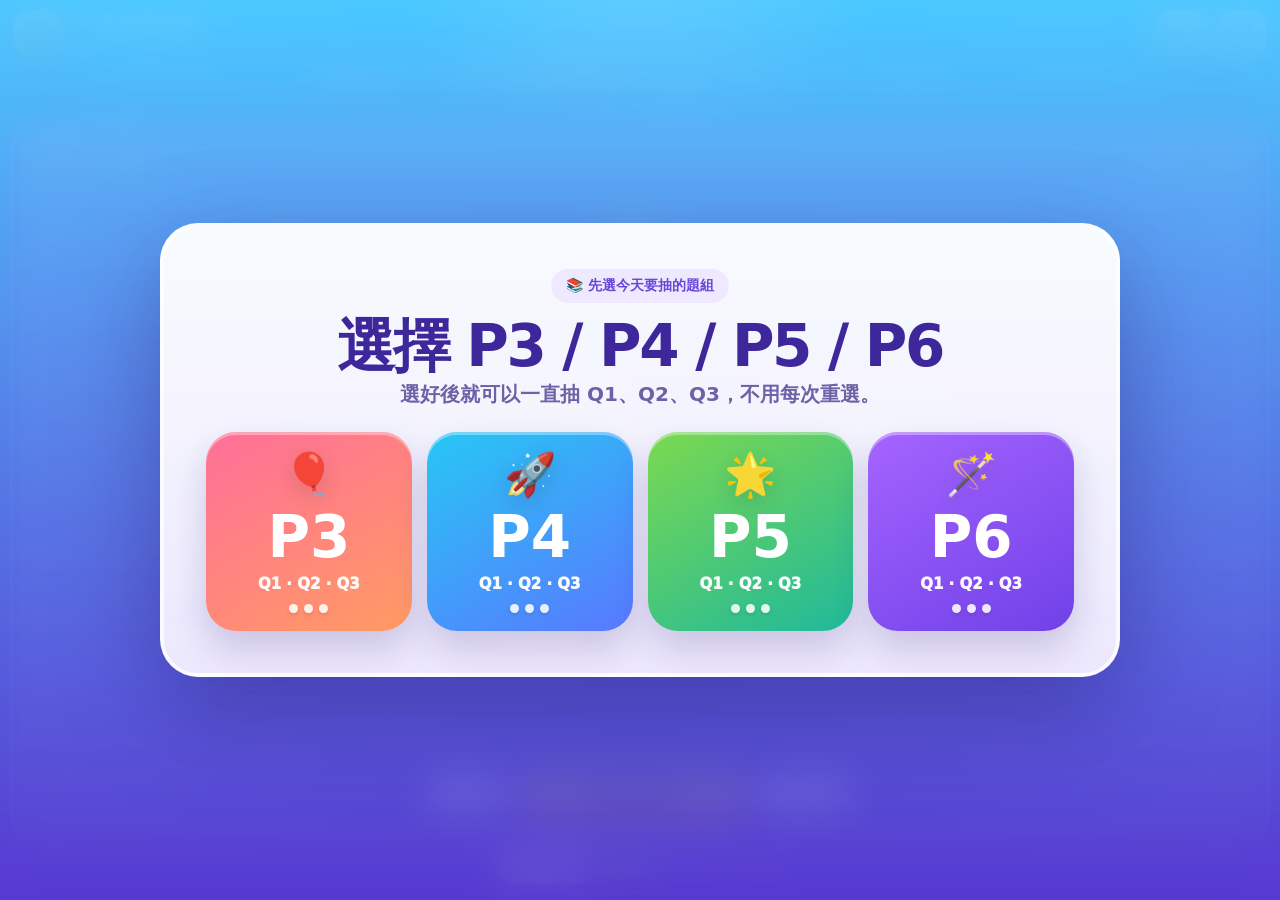
==== index.html @ 3be44f31 "Add files via upload" ====
<!doctype html>
<html lang="zh-Hant">
<head>
<meta charset="utf-8" />
<meta name="viewport" content="width=device-width, initial-scale=1, viewport-fit=cover, user-scalable=no" />
<meta name="theme-color" content="#5b3df5" />
<meta name="apple-mobile-web-app-capable" content="yes" />
<meta name="apple-mobile-web-app-status-bar-style" content="black-translucent" />
<title>幸運抽題樂園</title>
<style>
:root{
  --ink:#261454;--white:#fff;--yellow:#ffd84d;--pink:#ff6fae;--cyan:#45d7ff;--green:#7be35e;--purple:#6b4cff;
  --shadow:0 24px 70px rgba(54,24,128,.28);
  font-family:ui-rounded,"SF Pro Rounded","PingFang TC","Noto Sans TC",system-ui,-apple-system,sans-serif;
}
*{box-sizing:border-box}html,body{width:100%;height:100%;margin:0;overflow:hidden}body{background:#6b4cff;color:#fff;-webkit-tap-highlight-color:transparent;touch-action:manipulation}button{font:inherit}
.app{position:relative;width:100%;height:100%;min-height:100dvh;overflow:hidden;background:
radial-gradient(circle at 50% -5%,rgba(255,255,255,.92),transparent 21%),
radial-gradient(circle at 12% 22%,rgba(255,255,255,.18),transparent 25%),
radial-gradient(circle at 90% 18%,rgba(255,255,255,.2),transparent 24%),
linear-gradient(180deg,#72e1ff 0%,#75caff 26%,#807dff 65%,#724cff 100%)}
.decor{position:absolute;inset:0;pointer-events:none;overflow:hidden}.spark{position:absolute;opacity:.75;animation:twinkle 2.8s ease-in-out infinite}.spark:nth-child(1){left:7%;top:15%;font-size:22px}.spark:nth-child(2){right:9%;top:18%;font-size:28px;animation-delay:.7s}.spark:nth-child(3){left:17%;bottom:24%;font-size:18px;animation-delay:1.2s}.spark:nth-child(4){right:18%;bottom:28%;font-size:22px;animation-delay:1.8s}.spark:nth-child(5){left:47%;top:12%;font-size:18px;animation-delay:.4s}@keyframes twinkle{50%{transform:scale(1.35) rotate(12deg);opacity:1}}
.cloud{position:absolute;width:160px;height:56px;border-radius:999px;background:rgba(255,255,255,.15);filter:blur(.2px)}.cloud:before,.cloud:after{content:"";position:absolute;border-radius:50%;background:inherit}.cloud:before{width:72px;height:72px;left:26px;top:-25px}.cloud:after{width:88px;height:88px;right:20px;top:-36px}.c1{left:-30px;top:31%;transform:scale(.8)}.c2{right:-45px;top:37%;transform:scale(1.05)}
.topbar{position:absolute;z-index:20;top:max(18px,env(safe-area-inset-top));left:max(20px,env(safe-area-inset-left));right:max(20px,env(safe-area-inset-right));display:flex;align-items:center;justify-content:space-between}.brand{display:flex;align-items:center;gap:12px}.brand-icon{width:58px;height:58px;border-radius:19px;display:grid;place-items:center;background:linear-gradient(#fff,#fff2ca);font-size:32px;box-shadow:var(--shadow);transform:rotate(-7deg)}.brand strong{display:block;font-size:25px;line-height:1}.brand span{display:block;font-size:13px;font-weight:800;margin-top:5px;opacity:.95}.toolbar{display:flex;gap:10px}.icon-btn{height:54px;min-width:54px;border:0;border-radius:18px;padding:0 14px;background:linear-gradient(#fff,rgba(255,255,255,.82));color:#5336bd;font-size:22px;font-weight:950;box-shadow:var(--shadow);cursor:pointer}.icon-btn:active{transform:scale(.96)}
.stage{position:absolute;inset:0;display:flex;flex-direction:column;align-items:center;justify-content:center;padding:94px 24px 112px}.hero{text-align:center;margin-bottom:12px}.tag{display:inline-flex;align-items:center;gap:8px;padding:8px 16px;border-radius:999px;background:rgba(255,255,255,.22);border:2px solid rgba(255,255,255,.28);font-size:13px;font-weight:950}.hero h1{margin:12px 0 4px;font-size:clamp(38px,5vw,66px);line-height:.95;letter-spacing:-.04em;text-shadow:0 7px 0 rgba(63,34,159,.14),0 14px 34px rgba(53,25,132,.22)}.hero p{margin:0;font-size:clamp(16px,2vw,21px);font-weight:900}
.arcade{position:relative;width:min(980px,95vw);height:min(520px,56vh);min-height:420px;border-radius:42px;padding:22px;background:linear-gradient(180deg,rgba(255,255,255,.32),rgba(255,255,255,.14)),linear-gradient(180deg,#8e7dff,#6448ed);border:4px solid rgba(255,255,255,.48);box-shadow:0 30px 90px rgba(47,20,117,.33),inset 0 2px rgba(255,255,255,.6);overflow:hidden}.arcade:before{content:"";position:absolute;inset:14px;border:3px dashed rgba(255,255,255,.2);border-radius:30px;pointer-events:none}.arcade-top{position:relative;z-index:2;display:flex;align-items:center;justify-content:space-between;padding:4px 10px 10px}.scene-badge,.status-badge{padding:10px 16px;border-radius:999px;background:rgba(255,255,255,.92);color:#5737c5;font-weight:1000;box-shadow:0 10px 24px rgba(42,18,103,.18)}.scene-badge{font-size:18px}.status-badge{font-size:16px}
.scene-shell{position:relative;z-index:2;height:340px;border-radius:34px;overflow:hidden;background:linear-gradient(180deg,rgba(255,255,255,.22),rgba(255,255,255,.09));border:3px solid rgba(255,255,255,.28);box-shadow:inset 0 2px rgba(255,255,255,.25),0 14px 28px rgba(35,14,90,.17)}.scene{position:absolute;inset:0;display:flex;align-items:center;justify-content:center;overflow:hidden}.scene .floor{position:absolute;left:8%;right:8%;bottom:18px;height:18px;border-radius:50%;background:rgba(47,24,118,.14);filter:blur(4px)}
.controls{position:relative;z-index:3;margin-top:14px;display:flex;align-items:center;justify-content:center;gap:12px}.main-btn{min-width:244px;height:70px;border:0;border-radius:26px;background:linear-gradient(#ffe97e,#ffc235);color:#4c2900;font-size:26px;font-weight:1000;box-shadow:0 16px 32px rgba(255,183,45,.27),inset 0 3px rgba(255,255,255,.68);cursor:pointer}.main-btn:active{transform:translateY(2px) scale(.985)}.main-btn:disabled{opacity:.75}.secondary{height:58px;min-width:76px;border:0;border-radius:21px;background:linear-gradient(#fff,rgba(255,255,255,.83));color:#5539c8;font-weight:950;font-size:18px;padding:0 18px;box-shadow:0 13px 26px rgba(43,18,104,.16);cursor:pointer}
.modebar{position:absolute;z-index:15;left:50%;bottom:max(16px,env(safe-area-inset-bottom));transform:translateX(-50%);display:flex;align-items:center;justify-content:center;gap:16px;width:min(920px,calc(100vw - 28px));padding:12px 16px;border-radius:24px;background:rgba(83,54,206,.34);border:2px solid rgba(255,255,255,.22);backdrop-filter:blur(16px);font-weight:900}.toggle{display:flex;align-items:center;gap:9px;cursor:pointer}.toggle input{display:none}.switch{width:46px;height:28px;padding:4px;border-radius:999px;background:rgba(255,255,255,.33);box-shadow:inset 0 1px 5px rgba(0,0,0,.14)}.switch:after{content:"";display:block;width:20px;height:20px;border-radius:50%;background:#fff;transition:.23s}.toggle input:checked+.switch{background:#8ae46a}.toggle input:checked+.switch:after{transform:translateX(18px)}.history{max-width:360px;overflow:hidden;text-overflow:ellipsis;white-space:nowrap}

/* Question pack picker */
.pack-picker{position:fixed;inset:0;z-index:100;display:flex;align-items:center;justify-content:center;padding:max(22px,env(safe-area-inset-top)) max(22px,env(safe-area-inset-right)) max(22px,env(safe-area-inset-bottom)) max(22px,env(safe-area-inset-left));background:linear-gradient(180deg,rgba(65,194,255,.82),rgba(84,55,205,.88));backdrop-filter:blur(18px);-webkit-backdrop-filter:blur(18px);opacity:0;visibility:hidden;pointer-events:none;transition:.25s ease}.pack-picker.show{opacity:1;visibility:visible;pointer-events:auto}.pack-panel{position:relative;width:min(960px,94vw);padding:clamp(24px,4vw,42px);border-radius:38px;background:linear-gradient(180deg,rgba(255,255,255,.96),rgba(246,241,255,.94));border:4px solid rgba(255,255,255,.75);box-shadow:0 34px 100px rgba(38,15,98,.38);color:#3d279a;text-align:center}.pack-kicker{display:inline-flex;align-items:center;gap:8px;padding:8px 15px;border-radius:999px;background:#efe9ff;color:#6946da;font-size:14px;font-weight:1000}.pack-panel h2{margin:14px 0 6px;font-size:clamp(34px,5vw,58px);line-height:1;letter-spacing:-.04em}.pack-panel p{margin:0 0 24px;color:#6f61a7;font-size:clamp(15px,2vw,20px);font-weight:900}.pack-grid{display:grid;grid-template-columns:repeat(4,1fr);gap:15px}.pack-option{position:relative;min-height:190px;border:0;border-radius:30px;padding:18px 12px;cursor:pointer;color:#fff;display:flex;flex-direction:column;align-items:center;justify-content:center;gap:9px;box-shadow:0 18px 34px rgba(43,21,112,.18),inset 0 3px rgba(255,255,255,.35);transition:transform .16s ease,filter .16s ease}.pack-option:active{transform:scale(.97)}.pack-option:nth-child(1){background:linear-gradient(150deg,#ff6f99,#ff9b63)}.pack-option:nth-child(2){background:linear-gradient(150deg,#27c7f4,#5978ff)}.pack-option:nth-child(3){background:linear-gradient(150deg,#7bd950,#20b99b)}.pack-option:nth-child(4){background:linear-gradient(150deg,#a564ff,#7041e8)}.pack-option .pack-icon{font-size:42px;filter:drop-shadow(0 7px 12px rgba(0,0,0,.14))}.pack-option strong{font-size:clamp(38px,5vw,58px);line-height:1}.pack-option span{font-size:15px;font-weight:950;opacity:.96}.pack-dots{display:flex;gap:6px;margin-top:2px}.pack-dots i{width:9px;height:9px;border-radius:50%;background:rgba(255,255,255,.9);box-shadow:0 2px 5px rgba(0,0,0,.12)}.pack-cancel{margin-top:18px;height:48px;padding:0 20px;border:0;border-radius:17px;background:#ede7ff;color:#5e42ca;font-weight:1000;font-size:16px;cursor:pointer}.pack-cancel[hidden]{display:none}.pack-chip{height:34px;border:1px solid rgba(255,255,255,.26);border-radius:999px;padding:0 12px;background:rgba(255,255,255,.9);color:#5639c8;font-weight:1000;font-size:13px;cursor:pointer;white-space:nowrap}.pack-chip:disabled{opacity:.65}.pack-now{color:#fff7a8;font-weight:1000}.modebar{flex-wrap:nowrap}
@media(max-width:760px){.pack-grid{grid-template-columns:repeat(2,1fr)}.pack-option{min-height:150px}.pack-panel{padding:22px 18px;border-radius:30px}.pack-option strong{font-size:42px}.pack-option .pack-icon{font-size:34px}}
@media(orientation:landscape) and (max-height:760px){.pack-panel{padding:18px 24px}.pack-panel h2{font-size:38px;margin:8px 0 4px}.pack-panel p{margin-bottom:14px;font-size:15px}.pack-option{min-height:128px;border-radius:24px;padding:10px}.pack-option .pack-icon{font-size:30px}.pack-option strong{font-size:38px}.pack-option span{font-size:13px}.pack-cancel{margin-top:10px;height:42px}}

/* shared scene elements */
.label-ball{width:76px;height:76px;border-radius:50%;display:grid;place-items:center;color:#fff;font-weight:1000;font-size:28px;box-shadow:0 10px 22px rgba(35,17,88,.2),inset 0 2px rgba(255,255,255,.35)}.q1{background:linear-gradient(#ff879e,#ff4c70)}.q2{background:linear-gradient(#54dbff,#12aaff)}.q3{background:linear-gradient(#8ce96d,#35bb45)}
/* 1 CARDS */
.cards-scene{gap:22px}.big-card{width:150px;height:205px;border-radius:28px;background:linear-gradient(#fff,#fff4c8);border:4px solid rgba(255,255,255,.55);box-shadow:0 20px 36px rgba(39,19,96,.23);display:flex;align-items:center;justify-content:center;flex-direction:column;gap:12px}.big-card:nth-child(1){transform:rotate(-10deg) translateY(12px)}.big-card:nth-child(2){transform:translateY(-8px)}.big-card:nth-child(3){transform:rotate(10deg) translateY(12px)}.run .big-card{animation:cardShuffle .32s ease-in-out infinite}.run .big-card:nth-child(2){animation-delay:.08s}.run .big-card:nth-child(3){animation-delay:.16s}@keyframes cardShuffle{50%{transform:translateY(-28px) rotate(6deg) scale(1.08)}}
/* 2 WHEEL */
.wheel-wrap{position:relative;width:290px;height:290px;filter:drop-shadow(0 18px 28px rgba(41,18,100,.22))}.wheel{position:absolute;inset:12px;border-radius:50%;background:conic-gradient(from 0deg,#ff638c 0 120deg,#35caff 120deg 240deg,#69d84f 240deg 360deg);border:11px solid #fff0a0;box-shadow:inset 0 0 0 7px rgba(255,255,255,.42),0 0 0 5px rgba(92,56,201,.22);transform:rotate(0deg);will-change:transform}.wheel:before{content:"";position:absolute;inset:48%;border-radius:50%;background:#fff5a5;box-shadow:0 0 0 8px #694bd4,0 6px 14px rgba(44,18,106,.25);z-index:3}.wheel-label{position:absolute;left:50%;top:50%;width:70px;height:46px;margin:-23px 0 0 -35px;border-radius:16px;display:grid;place-items:center;color:#fff;font-size:25px;font-weight:1000;text-shadow:0 3px 8px rgba(0,0,0,.2);background:rgba(255,255,255,.14);border:2px solid rgba(255,255,255,.5);box-shadow:0 7px 16px rgba(35,15,88,.14)}.wheel-label.wq1{transform:rotate(60deg) translateY(-86px) rotate(-60deg)}.wheel-label.wq2{transform:rotate(180deg) translateY(-86px) rotate(-180deg)}.wheel-label.wq3{transform:rotate(300deg) translateY(-86px) rotate(-300deg)}.wheel-pointer{position:absolute;left:50%;top:-2px;transform:translateX(-50%);width:52px;height:58px;background:linear-gradient(#fff8b2,#ffc83d);clip-path:polygon(0 0,100% 0,50% 100%);filter:drop-shadow(0 7px 7px rgba(56,25,115,.3));z-index:5}.wheel-pointer:before{content:"";position:absolute;left:17px;top:9px;width:18px;height:18px;border-radius:50%;background:#fff}.run .wheel-wrap:not(.targeted) .wheel{animation:spinWheel .42s linear infinite}@keyframes spinWheel{to{transform:rotate(360deg)}}
/* 3 GACHA */
.gacha{position:relative;width:270px;height:270px}.gacha-top{position:absolute;left:42px;top:4px;width:186px;height:150px;border-radius:95px 95px 52px 52px;background:rgba(255,255,255,.72);border:8px solid #ffe477;overflow:hidden;box-shadow:0 14px 28px rgba(44,20,103,.2)}.capsule{position:absolute;width:54px;height:34px;border-radius:999px;border:3px solid rgba(255,255,255,.65);box-shadow:0 6px 10px rgba(40,20,86,.14)}.cap1{left:20px;top:68px;background:#ff78a4;transform:rotate(18deg)}.cap2{left:72px;top:35px;background:#58d8ff;transform:rotate(-12deg)}.cap3{left:112px;top:83px;background:#7be45f;transform:rotate(10deg)}.gacha-base{position:absolute;left:28px;right:28px;bottom:4px;height:135px;border-radius:34px;background:linear-gradient(#ff9dc2,#ff6d9f);border:7px solid #fff1a3;box-shadow:0 16px 28px rgba(42,18,100,.22)}.gacha-window{position:absolute;left:50%;top:30px;transform:translateX(-50%);width:72px;height:72px;border-radius:50%;background:#fff;border:6px solid #6a4fff;display:grid;place-items:center;font-size:30px}.gacha-slot{position:absolute;left:50%;bottom:12px;transform:translateX(-50%);width:90px;height:26px;border-radius:999px;background:#4a2da4}.run .capsule{animation:gachaBounce .25s ease-in-out infinite}.run .cap2{animation-delay:.08s}.run .cap3{animation-delay:.16s}.run .gacha-window{animation:gachaKnob .35s linear infinite}@keyframes gachaBounce{50%{transform:translateY(-18px) rotate(28deg)}}@keyframes gachaKnob{to{transform:translateX(-50%) rotate(360deg)}}
/* 4 TREASURE */
.chest{position:relative;width:280px;height:190px;margin-top:35px}.chest-lid{position:absolute;left:10px;right:10px;top:0;height:88px;border-radius:45px 45px 18px 18px;background:linear-gradient(#ffbc45,#f18a20);border:8px solid #ffd95b;transform-origin:50% 100%;box-shadow:0 8px 18px rgba(91,45,0,.2)}.chest-body{position:absolute;left:0;right:0;bottom:0;height:120px;border-radius:18px 18px 34px 34px;background:linear-gradient(#d96926,#a84420);border:8px solid #ffd95b;box-shadow:0 18px 30px rgba(47,20,105,.2)}.lock{position:absolute;left:50%;top:76px;transform:translateX(-50%);width:58px;height:64px;border-radius:12px;background:#ffe26a;border:6px solid #f7b62b;z-index:3}.treasure-glow{position:absolute;left:50%;top:38px;transform:translateX(-50%);width:200px;height:120px;background:radial-gradient(circle,#fff8a8 0,rgba(255,232,90,.7) 30%,transparent 70%);opacity:0}.run .chest-lid{animation:openLid .65s ease-in-out infinite}.run .treasure-glow{animation:glowPulse .65s ease-in-out infinite}@keyframes openLid{50%{transform:rotateX(-70deg) translateY(-14px)}}@keyframes glowPulse{50%{opacity:1;transform:translateX(-50%) scale(1.25)}}
/* 5 SLOT */
.slot-machine{width:360px;height:230px;border-radius:34px;background:linear-gradient(#ff7fc0,#d84bf0);border:8px solid #fff0a4;box-shadow:0 18px 34px rgba(47,20,112,.24);padding:34px 26px;display:flex;gap:12px}.reel{flex:1;border-radius:18px;background:#fff;display:grid;place-items:center;color:#5736c3;font-size:36px;font-weight:1000;box-shadow:inset 0 0 0 5px rgba(109,75,255,.12)}.run .reel{animation:reelJump .2s ease-in-out infinite}.run .reel:nth-child(2){animation-delay:.06s}.run .reel:nth-child(3){animation-delay:.12s}@keyframes reelJump{50%{transform:translateY(16px);filter:blur(1px)}}
/* 6 ROCKET */
.rocket-scene{flex-direction:column}.rocket{position:relative;width:110px;height:190px;border-radius:58px 58px 28px 28px;background:linear-gradient(#fff,#dff4ff);border:7px solid #5e49d8;box-shadow:0 16px 30px rgba(40,18,100,.22)}.rocket:before{content:"";position:absolute;left:50%;top:54px;transform:translateX(-50%);width:50px;height:50px;border-radius:50%;background:#54d7ff;border:6px solid #6c4be5}.rocket:after{content:"";position:absolute;left:18px;right:18px;bottom:-52px;height:70px;background:linear-gradient(#ffe96f,#ff8d3d,#ff4f7c);clip-path:polygon(20% 0,40% 100%,50% 48%,62% 100%,80% 0);filter:drop-shadow(0 8px 12px rgba(255,112,50,.25))}.rocket-q{position:absolute;left:50%;bottom:24px;transform:translateX(-50%);font-size:22px;font-weight:1000;color:#5b3acb}.run .rocket{animation:rocketFly .48s ease-in-out infinite}@keyframes rocketFly{50%{transform:translateY(-54px) rotate(3deg)}}
/* 7 PORTAL */
.portal{position:relative;width:270px;height:270px;border-radius:50%;border:16px solid rgba(255,255,255,.75);box-shadow:0 0 0 12px rgba(95,64,245,.35),0 0 48px rgba(69,215,255,.55);background:radial-gradient(circle,#231059 0 28%,#4921a9 36%,#5ce1ff 58%,#fff 70%,transparent 72%)}.portal:before,.portal:after{content:"";position:absolute;border-radius:50%;inset:28px;border:6px dashed rgba(255,255,255,.78)}.portal:after{inset:54px;border-style:solid;border-color:rgba(255,234,100,.8)}.run .portal{animation:portalSpin 1s linear infinite}.run .portal:before{animation:portalSpin .6s linear reverse infinite}.run .portal:after{animation:portalSpin .42s linear infinite}@keyframes portalSpin{to{transform:rotate(360deg)}}
/* 8 BALLOONS */
.balloon-wrap{position:relative;width:500px;height:280px}.balloon{position:absolute;width:110px;height:140px;border-radius:55% 55% 50% 50%;display:grid;place-items:center;color:#fff;font-size:28px;font-weight:1000;box-shadow:0 15px 28px rgba(43,19,104,.2)}.balloon:after{content:"";position:absolute;width:3px;height:100px;background:rgba(255,255,255,.7);top:132px}.bl1{left:40px;top:70px;background:linear-gradient(#ff8cab,#ff4f79)}.bl2{left:195px;top:28px;background:linear-gradient(#62e1ff,#1db2ff)}.bl3{right:40px;top:70px;background:linear-gradient(#9aee75,#45bf45)}.run .balloon{animation:balloonDance .55s ease-in-out infinite}.run .bl2{animation-delay:.12s}.run .bl3{animation-delay:.24s}@keyframes balloonDance{50%{transform:translateY(-38px) rotate(6deg)}}
/* 9 GIFTS */
.gifts{display:flex;gap:28px;align-items:flex-end}.gift{position:relative;width:130px;height:130px;border-radius:18px;background:#ff759f;border:6px solid #fff0a0;box-shadow:0 16px 28px rgba(44,19,104,.2)}.gift:nth-child(2){background:#45ccff;transform:scale(1.08)}.gift:nth-child(3){background:#74da54}.gift:before{content:"";position:absolute;left:50%;top:-26px;transform:translateX(-50%);width:78px;height:42px;border-radius:50% 50% 20% 20%;border:12px solid #ffe274}.gift:after{content:"";position:absolute;left:50%;top:0;bottom:0;width:18px;transform:translateX(-50%);background:#ffe274}.gift span{position:absolute;inset:0;display:grid;place-items:center;color:#fff;font-size:26px;font-weight:1000;z-index:2}.run .gift{animation:giftPop .38s ease-in-out infinite}.run .gift:nth-child(2){animation-delay:.08s}.run .gift:nth-child(3){animation-delay:.16s}@keyframes giftPop{50%{transform:translateY(-28px) rotate(-5deg) scale(1.07)}}
/* 10 DICE */
.dice-wrap{display:flex;gap:32px}.die{width:145px;height:145px;border-radius:30px;background:linear-gradient(#fff,#eef7ff);border:7px solid #ffde67;box-shadow:0 18px 30px rgba(44,19,104,.2);display:grid;place-items:center;color:#5a3ac7;font-size:34px;font-weight:1000}.run .die{animation:diceRoll .42s ease-in-out infinite}.run .die:nth-child(2){animation-delay:.12s}.run .die:nth-child(3){animation-delay:.24s}@keyframes diceRoll{50%{transform:translateY(-30px) rotate(18deg) scale(1.08)}}
/* 11 PLANETS */
.orbit-system{position:relative;width:330px;height:260px}.sun{position:absolute;left:50%;top:50%;transform:translate(-50%,-50%);width:92px;height:92px;border-radius:50%;background:radial-gradient(circle at 35% 30%,#fff8b0,#ffd64a 55%,#ff9b38);box-shadow:0 0 38px rgba(255,217,82,.7)}.orbit-line{position:absolute;left:50%;top:50%;transform:translate(-50%,-50%);border:3px solid rgba(255,255,255,.4);border-radius:50%}.ol1{width:180px;height:120px}.ol2{width:270px;height:190px}.planet{position:absolute;width:72px;height:72px;border-radius:50%;display:grid;place-items:center;color:#fff;font-weight:1000;font-size:21px;box-shadow:0 12px 22px rgba(37,17,90,.18)}.p1{left:18px;top:95px;background:#ff6589}.p2{right:22px;top:34px;background:#35c8ff}.p3{right:62px;bottom:6px;background:#67d94c}.run .orbit-system{animation:systemSpin 1.4s linear infinite}.run .sun{animation:sunPulse .45s ease-in-out infinite}@keyframes systemSpin{to{transform:rotate(360deg)}}@keyframes sunPulse{50%{filter:brightness(1.22);transform:translate(-50%,-50%) scale(1.1)}}
/* 12 MAGIC HATS */
.hats{display:flex;gap:24px;align-items:flex-end}.hat{position:relative;width:150px;height:120px;border-radius:22px 22px 42px 42px;background:linear-gradient(#5e3acb,#32177a);border:7px solid #ffdc67;box-shadow:0 16px 28px rgba(38,16,94,.24)}.hat:before{content:"";position:absolute;left:-18px;right:-18px;bottom:-18px;height:34px;border-radius:50%;background:#ffdc67}.hat:after{content:"✦";position:absolute;left:50%;top:18px;transform:translateX(-50%);font-size:40px;color:#fff1a6}.run .hat{animation:hatBounce .45s ease-in-out infinite}.run .hat:nth-child(2){animation-delay:.09s}.run .hat:nth-child(3){animation-delay:.18s}@keyframes hatBounce{50%{transform:translateY(-34px) rotate(7deg)}}
/* 13 CUPS */
.cups{display:flex;gap:34px}.cup{position:relative;width:130px;height:150px;background:linear-gradient(#fff,#dff7ff);clip-path:polygon(15% 0,85% 0,72% 100%,28% 100%);display:grid;place-items:center;color:#5b3ac7;font-weight:1000;font-size:26px;filter:drop-shadow(0 18px 20px rgba(38,16,94,.2))}.run .cup:nth-child(1){animation:cupA .38s ease-in-out infinite}.run .cup:nth-child(2){animation:cupB .38s .08s ease-in-out infinite}.run .cup:nth-child(3){animation:cupC .38s .16s ease-in-out infinite}@keyframes cupA{50%{transform:translateX(110px) translateY(-14px)}}@keyframes cupB{50%{transform:translateX(-105px) translateY(10px)}}@keyframes cupC{50%{transform:translateX(-35px) translateY(-18px)}}
/* 14 UFO */
.ufo{position:relative;width:330px;height:190px}.ufo-dome{position:absolute;left:50%;top:6px;transform:translateX(-50%);width:150px;height:90px;border-radius:90px 90px 20px 20px;background:rgba(204,246,255,.8);border:7px solid #fff;box-shadow:0 0 25px rgba(88,220,255,.5)}.ufo-body{position:absolute;left:28px;right:28px;top:74px;height:80px;border-radius:50%;background:linear-gradient(#b08cff,#6541db);border:8px solid #ffe36a;box-shadow:0 16px 28px rgba(40,16,100,.22)}.ufo-light{position:absolute;left:50%;top:132px;transform:translateX(-50%);width:210px;height:110px;background:linear-gradient(rgba(255,245,129,.55),transparent);clip-path:polygon(35% 0,65% 0,100% 100%,0 100%);opacity:.5}.run .ufo{animation:ufoFloat .46s ease-in-out infinite}.run .ufo-light{animation:beamPulse .3s ease-in-out infinite}@keyframes ufoFloat{50%{transform:translateY(-28px) rotate(3deg)}}@keyframes beamPulse{50%{opacity:1;transform:translateX(-50%) scaleX(1.12)}}
/* 15 CLAW MACHINE */
.claw-machine{position:relative;width:350px;height:270px;border-radius:34px;background:linear-gradient(#54d8ff,#6b53e9);border:8px solid #fff0a0;box-shadow:0 18px 32px rgba(40,18,100,.24);overflow:hidden}.claw-glass{position:absolute;left:22px;right:22px;top:20px;height:172px;border-radius:22px;background:linear-gradient(rgba(255,255,255,.65),rgba(218,248,255,.28));border:5px solid rgba(255,255,255,.72);overflow:hidden}.claw-rail{position:absolute;left:25px;right:25px;top:18px;height:8px;border-radius:999px;background:#5b3fc9}.claw-arm{position:absolute;left:50%;top:20px;transform:translateX(-50%);width:8px;height:78px;background:#5b3fc9}.claw-arm:after{content:"✦";position:absolute;left:50%;bottom:-26px;transform:translateX(-50%);font-size:38px;color:#ffca45}.claw-ball{position:absolute;bottom:14px;width:70px;height:70px;border-radius:50%;display:grid;place-items:center;color:#fff;font-size:21px;font-weight:1000;border:4px solid rgba(255,255,255,.65);box-shadow:0 8px 15px rgba(37,16,90,.18)}.cb1{left:28px;background:#ff638a}.cb2{left:112px;background:#2fc8ff}.cb3{right:28px;background:#61d44a}.claw-base{position:absolute;left:26px;right:26px;bottom:14px;height:54px;border-radius:18px;background:#ff78ae;border:5px solid #fff0a0}.run .claw-arm{animation:clawMove .8s ease-in-out infinite}.run .claw-ball{animation:clawBall .4s ease-in-out infinite}.run .cb2{animation-delay:.1s}.run .cb3{animation-delay:.2s}@keyframes clawMove{0%,100%{left:24%;height:64px}50%{left:76%;height:112px}}@keyframes clawBall{50%{transform:translateY(-16px) rotate(8deg)}}
/* 16 PLINKO */
.plinko{position:relative;width:360px;height:280px;border-radius:30px;background:linear-gradient(#7a64ee,#5436bb);border:7px solid #ffe16c;box-shadow:0 18px 32px rgba(41,18,100,.23);overflow:hidden}.plinko:before{content:"";position:absolute;inset:24px 34px 72px;background:radial-gradient(circle,#fff 0 4px,transparent 5px);background-size:42px 38px;background-position:0 0,21px 19px;opacity:.8}.puck{position:absolute;left:50%;top:20px;width:34px;height:34px;margin-left:-17px;border-radius:50%;background:#ffed69;border:4px solid #fff;box-shadow:0 5px 12px rgba(0,0,0,.18);z-index:2}.plinko-slots{position:absolute;left:18px;right:18px;bottom:14px;display:flex;gap:8px}.plinko-slot{flex:1;height:52px;border-radius:14px;display:grid;place-items:center;color:#fff;font-weight:1000;font-size:20px;border:3px solid rgba(255,255,255,.5)}.ps1{background:#ff638a}.ps2{background:#2fc8ff}.ps3{background:#61d44a}.run .puck{animation:plinkoDrop .9s cubic-bezier(.3,.1,.7,1) infinite}@keyframes plinkoDrop{0%{transform:translate(0,0)}20%{transform:translate(-72px,48px)}40%{transform:translate(58px,92px)}60%{transform:translate(-35px,138px)}80%{transform:translate(68px,178px)}100%{transform:translate(0,210px)}}
/* 17 RACE */
.race{position:relative;width:500px;height:230px}.track{position:absolute;left:12px;right:12px;top:24px;bottom:24px;border-radius:100px;background:linear-gradient(#5041a5,#3b2d85);border:8px solid #fff1a1;box-shadow:inset 0 0 0 14px rgba(255,255,255,.12),0 18px 28px rgba(38,16,90,.18)}.track:before{content:"";position:absolute;left:28px;right:28px;top:50%;border-top:4px dashed rgba(255,255,255,.5)}.racer{position:absolute;left:44px;width:92px;height:56px;border-radius:28px;display:grid;place-items:center;color:#fff;font-weight:1000;font-size:22px;border:4px solid rgba(255,255,255,.68);box-shadow:0 8px 14px rgba(0,0,0,.16);z-index:2}.r1{top:40px;background:#ff638a}.r2{top:91px;background:#2fc8ff}.r3{top:142px;background:#61d44a}.finish{position:absolute;right:42px;top:36px;bottom:36px;width:22px;background:repeating-conic-gradient(#fff 0 25%,#342375 0 50%) 0/20px 20px;z-index:1}.run .r1{animation:raceGo .72s ease-in-out infinite}.run .r2{animation:raceGo .64s .08s ease-in-out infinite}.run .r3{animation:raceGo .82s .14s ease-in-out infinite}@keyframes raceGo{50%{transform:translateX(320px) scale(1.06)}}
/* 18 MAGIC BOOK */
.magic-book{position:relative;width:360px;height:240px;perspective:700px}.book{position:absolute;inset:34px 18px 18px;display:flex;filter:drop-shadow(0 18px 24px rgba(42,18,101,.24));transform-style:preserve-3d}.page{flex:1;background:linear-gradient(#fffdf0,#ffeeb0);border:6px solid #7c4ed2;color:#5b38bd;display:grid;place-items:center;font-size:34px;font-weight:1000}.page.left{border-radius:28px 8px 8px 28px;transform-origin:right center}.page.right{border-radius:8px 28px 28px 8px;transform-origin:left center}.book-star{position:absolute;left:50%;top:4px;transform:translateX(-50%);font-size:54px;text-shadow:0 0 18px #fff38a}.run .page.left{animation:pageFlipL .58s ease-in-out infinite}.run .page.right{animation:pageFlipR .58s .12s ease-in-out infinite}.run .book-star{animation:bookStar .4s ease-in-out infinite}@keyframes pageFlipL{50%{transform:rotateY(-58deg)}}@keyframes pageFlipR{50%{transform:rotateY(58deg)}}@keyframes bookStar{50%{transform:translateX(-50%) scale(1.25) rotate(20deg)}}
/* 19 VOLCANO */
.volcano-wrap{position:relative;width:370px;height:260px}.volcano{position:absolute;left:50%;bottom:14px;transform:translateX(-50%);width:280px;height:190px;background:linear-gradient(#8b4d55,#552d63);clip-path:polygon(50% 0,100% 100%,0 100%);filter:drop-shadow(0 18px 22px rgba(42,17,90,.22))}.lava{position:absolute;left:50%;top:14px;transform:translateX(-50%);width:86px;height:96px;background:linear-gradient(#fff36e,#ff9e36,#ff4f67);clip-path:polygon(45% 100%,0 22%,36% 38%,50% 0,62% 38%,100% 20%,58% 100%);filter:drop-shadow(0 0 18px rgba(255,158,54,.65))}.lava-q{position:absolute;width:66px;height:66px;border-radius:50%;display:grid;place-items:center;color:#fff;font-weight:1000;font-size:20px;border:4px solid #fff;top:46px}.lv1{left:42px;background:#ff638a}.lv2{left:152px;background:#2fc8ff}.lv3{right:42px;background:#61d44a}.run .lava{animation:lavaBurst .42s ease-in-out infinite}.run .lava-q{animation:lavaQ .7s ease-in-out infinite}.run .lv2{animation-delay:.12s}.run .lv3{animation-delay:.24s}@keyframes lavaBurst{50%{transform:translateX(-50%) scaleY(1.35) scaleX(1.1)}}@keyframes lavaQ{50%{transform:translateY(-70px) rotate(18deg) scale(1.08)}}
/* 20 AQUARIUM */
.aquarium{position:relative;width:430px;height:250px;border-radius:44px 44px 60px 60px;background:linear-gradient(rgba(135,236,255,.9),rgba(35,143,232,.86));border:9px solid #fff0a0;box-shadow:inset 0 0 32px rgba(255,255,255,.38),0 18px 30px rgba(38,16,94,.22);overflow:hidden}.aquarium:after{content:"";position:absolute;left:0;right:0;bottom:0;height:44px;background:radial-gradient(circle,#ffe0a0 0 4px,transparent 5px);background-size:22px 16px;background-color:#efbf72}.fish{position:absolute;width:110px;height:64px;border-radius:58% 42% 42% 58%;display:grid;place-items:center;color:#fff;font-size:20px;font-weight:1000;border:4px solid rgba(255,255,255,.66);z-index:2}.fish:after{content:"";position:absolute;right:-28px;border-top:22px solid transparent;border-bottom:22px solid transparent;border-left:34px solid currentColor;opacity:.7}.f1{left:30px;top:42px;background:#ff638a;color:#ff638a}.f1 span,.f2 span,.f3 span{color:#fff}.f2{right:42px;top:88px;background:#2fc8ff;color:#2fc8ff}.f3{left:145px;bottom:48px;background:#61d44a;color:#61d44a}.bubble-dot{position:absolute;width:14px;height:14px;border-radius:50%;border:2px solid rgba(255,255,255,.75);animation:aquaBubble 1.4s linear infinite}.bd1{left:90px;bottom:30px}.bd2{left:210px;bottom:18px;animation-delay:.4s}.bd3{right:80px;bottom:24px;animation-delay:.8s}.run .fish{animation:fishSwim .8s ease-in-out infinite}.run .f2{animation-delay:.15s}.run .f3{animation-delay:.3s}@keyframes fishSwim{50%{transform:translateX(62px) translateY(-18px) scale(1.04)}}@keyframes aquaBubble{to{transform:translateY(-190px);opacity:0}}

/* overlay count + result */
.count-overlay{position:absolute;inset:0;z-index:30;display:grid;place-items:center;background:radial-gradient(circle,rgba(255,255,255,.18),transparent 58%);opacity:0;pointer-events:none}.count-overlay.show{opacity:1}.count{width:180px;height:180px;border-radius:50%;display:grid;place-items:center;background:radial-gradient(circle at 35% 30%,rgba(255,255,255,.95),rgba(255,255,255,.3) 34%,rgba(255,255,255,.07) 70%);border:5px solid rgba(255,255,255,.62);font-size:82px;font-weight:1000;text-shadow:0 7px 20px rgba(50,20,120,.35);box-shadow:0 0 0 16px rgba(255,255,255,.08);animation:countPop .72s ease both}@keyframes countPop{0%{transform:scale(.35);opacity:0}60%{transform:scale(1.16);opacity:1}100%{transform:scale(1)}}
.result{position:fixed;inset:0;z-index:50;display:flex;align-items:center;justify-content:center;padding:max(18px,env(safe-area-inset-top)) max(18px,env(safe-area-inset-right)) max(18px,env(safe-area-inset-bottom)) max(18px,env(safe-area-inset-left));background:rgba(34,13,87,.5);backdrop-filter:blur(12px);opacity:0;visibility:hidden;pointer-events:none;transition:.28s}.result.show{opacity:1;visibility:visible;pointer-events:auto}.result-panel{position:relative;width:min(1120px,96vw);height:min(780px,91vh);border-radius:38px;background:linear-gradient(#fff9e9,#fff);border:5px solid rgba(255,255,255,.55);box-shadow:0 40px 110px rgba(31,12,83,.44);overflow:hidden;transform:scale(.78);transition:.48s cubic-bezier(.18,.9,.24,1.15)}.result.show .result-panel{transform:scale(1)}.result-head{position:absolute;left:0;right:0;top:0;z-index:2;display:flex;align-items:center;justify-content:space-between;padding:16px 18px}.winner{display:flex;align-items:center;gap:10px;padding:12px 18px;border-radius:999px;background:linear-gradient(#fff6a8,#ffd74b);color:#6c3a00;font-weight:1000;font-size:26px;box-shadow:0 12px 26px rgba(255,184,41,.25)}.result-actions{display:flex;gap:9px}.result-actions button{width:52px;height:52px;border:0;border-radius:17px;background:#fff;color:#5537c2;font-size:21px;box-shadow:0 10px 22px rgba(43,18,103,.16)}.result-body{position:absolute;inset:0;padding:86px 22px 106px;display:flex;align-items:center;justify-content:center}.frame{width:100%;height:100%;border-radius:28px;background:#fff;border:4px dashed rgba(104,75,225,.25);overflow:hidden;box-shadow:inset 0 0 0 10px rgba(255,255,255,.8)}.frame img{width:100%;height:100%;object-fit:contain;background:#fff}.result-foot{position:absolute;left:50%;bottom:18px;transform:translateX(-50%);display:flex;gap:12px}.next,.home{height:60px;border:0;border-radius:22px;padding:0 24px;font-size:20px;font-weight:1000;cursor:pointer}.next{background:linear-gradient(#ffdf66,#ffb936);color:#4d2900}.home{background:linear-gradient(#8065ff,#6348e8);color:#fff}
canvas{position:fixed;inset:0;z-index:60;pointer-events:none}.toast{position:fixed;z-index:80;left:50%;top:90px;transform:translate(-50%,-10px);padding:12px 16px;border-radius:17px;background:rgba(50,26,126,.88);border:2px solid rgba(255,255,255,.18);font-weight:900;opacity:0;transition:.24s}.toast.show{opacity:1;transform:translate(-50%,0)}
@media(max-width:900px){.arcade{height:min(500px,58vh)}.scene-shell{height:320px}.big-card{width:132px;height:185px}.balloon-wrap{transform:scale(.9)}.brand span{display:none}}
@media(max-width:650px),(max-height:720px){.topbar{top:10px}.brand-icon{width:48px;height:48px;font-size:27px}.brand strong{font-size:20px}.icon-btn{height:48px;min-width:48px;font-size:19px}.stage{padding:76px 12px 96px}.hero{margin-bottom:8px}.tag{font-size:11px;padding:7px 12px}.hero h1{font-size:36px;margin:8px 0 3px}.hero p{font-size:14px}.arcade{height:430px;min-height:0;padding:16px;border-radius:32px}.scene-shell{height:278px}.arcade-top{padding:2px 4px 7px}.scene-badge,.status-badge{font-size:13px;padding:8px 12px}.main-btn{min-width:184px;height:58px;font-size:21px}.secondary{height:52px;font-size:15px;padding:0 14px}.modebar{bottom:8px;font-size:13px;gap:10px;padding:10px 12px}.history{max-width:180px}.big-card{width:100px;height:145px}.wheel-wrap{transform:scale(.78)}.gacha{transform:scale(.8)}.chest{transform:scale(.78)}.slot-machine{transform:scale(.8)}.rocket-scene{transform:scale(.82)}.portal{transform:scale(.75)}.balloon-wrap{transform:scale(.7)}.gifts{transform:scale(.72)}.dice-wrap{transform:scale(.7)}.orbit-system{transform:scale(.78)}.hats{transform:scale(.74)}.cups{transform:scale(.74)}.ufo{transform:scale(.78)}.claw-machine{transform:scale(.76)}.plinko{transform:scale(.74)}.race{transform:scale(.66)}.magic-book{transform:scale(.76)}.volcano-wrap{transform:scale(.76)}.aquarium{transform:scale(.67)}.winner{font-size:20px}.result-body{padding:74px 12px 92px}.next,.home{height:54px;font-size:17px}}

.scene-canvas{position:absolute;inset:0;width:100%;height:100%;display:block;touch-action:none;image-rendering:auto;scale:1!important;transform:none!important;transform-origin:center!important}
.scene{isolation:isolate}
/* iPad stage-first layout: roughly 80% draw area / 20% title + controls */
:root{--app-height:100dvh;--scene-scale:1.22}
html,body{height:100%;height:100dvh}
.app{height:var(--app-height,100dvh);min-height:0}
.topbar{top:max(10px,env(safe-area-inset-top));left:max(14px,env(safe-area-inset-left));right:max(14px,env(safe-area-inset-right))}
.brand-icon{width:48px;height:48px;border-radius:16px;font-size:27px}
.brand strong{font-size:21px}.brand span{font-size:11px;margin-top:3px}.icon-btn{height:48px;min-width:48px;border-radius:16px;font-size:20px}
.stage{position:absolute;inset:0;display:grid;grid-template-rows:clamp(46px,6dvh,68px) minmax(0,1fr);gap:8px;align-items:stretch;justify-items:center;padding:max(66px,calc(env(safe-area-inset-top) + 56px)) 14px max(60px,calc(env(safe-area-inset-bottom) + 52px))}
.hero{height:100%;width:min(1160px,96vw);margin:0;display:flex;align-items:center;justify-content:center;gap:14px;white-space:nowrap}
.hero .tag{display:none}.hero h1{margin:0;font-size:clamp(27px,3.2vw,43px);line-height:1;letter-spacing:-.035em}.hero h1 br{display:none}.hero p{margin:0;font-size:clamp(13px,1.45vw,18px);opacity:.95}
.arcade{width:min(1180px,calc(100vw - 22px));height:100%;min-height:0;padding:10px;border-radius:34px;border-width:3px;overflow:hidden}
.arcade:before{inset:9px;border-radius:26px;border-width:2px}
.arcade-top{position:absolute;z-index:8;top:14px;left:18px;right:18px;padding:0;pointer-events:none}
.scene-badge,.status-badge{padding:8px 13px;font-size:clamp(13px,1.45vw,17px);box-shadow:0 8px 20px rgba(42,18,103,.18)}
.scene-shell{position:absolute;z-index:2;inset:8px;height:auto;border-radius:27px;border-width:2px}
.scene{padding:36px 20px 76px}
.scene>.floor{scale:1}
.scene>:not(.floor){scale:var(--scene-scale);transform-origin:center center}
.controls{position:absolute;z-index:9;left:50%;bottom:14px;transform:translateX(-50%);margin:0;gap:10px;padding:8px 10px;border-radius:24px;background:rgba(83,54,206,.28);border:1px solid rgba(255,255,255,.22);backdrop-filter:blur(12px);-webkit-backdrop-filter:blur(12px)}
.main-btn{min-width:230px;height:62px;border-radius:23px;font-size:23px}.secondary{height:52px;min-width:70px;border-radius:19px;font-size:16px;padding:0 15px}
.modebar{bottom:max(7px,env(safe-area-inset-bottom));width:auto;max-width:calc(100vw - 28px);padding:8px 13px;border-radius:20px;font-size:13px;gap:12px;background:rgba(83,54,206,.42)}
.switch{width:40px;height:24px;padding:3px}.switch:after{width:18px;height:18px}.toggle input:checked+.switch:after{transform:translateX(16px)}.history{max-width:300px}
.result{padding:max(8px,env(safe-area-inset-top)) max(8px,env(safe-area-inset-right)) max(8px,env(safe-area-inset-bottom)) max(8px,env(safe-area-inset-left))}.result-panel{width:min(1280px,98vw);height:min(calc(var(--app-height,100dvh) - 16px),96dvh);border-radius:30px}.result-body{padding:76px 14px 90px}.frame{border-radius:22px}.result-head{padding:11px 13px}.winner{font-size:22px;padding:9px 15px}.result-actions button{width:46px;height:46px}.result-foot{bottom:12px}.next,.home{height:54px;font-size:18px}
@media (orientation:landscape){
  :root{--scene-scale:1.34}
  .stage{grid-template-rows:clamp(42px,5.5dvh,58px) minmax(0,1fr);padding-top:max(58px,calc(env(safe-area-inset-top) + 50px));padding-bottom:max(54px,calc(env(safe-area-inset-bottom) + 46px))}
  .hero h1{font-size:clamp(25px,2.8vw,38px)}.hero p{font-size:clamp(12px,1.25vw,16px)}
  .arcade{width:min(1260px,calc(100vw - 20px))}.scene{padding-top:30px;padding-bottom:70px}
  .controls{bottom:10px}.main-btn{height:58px}.secondary{height:48px}
}
@media (orientation:portrait){
  :root{--scene-scale:1.42}
  .hero{gap:10px}.hero p{display:none}
  .arcade{width:min(980px,calc(100vw - 20px))}
  .scene{padding:42px 16px 84px}
}
@media (max-height:820px){
  :root{--scene-scale:1.12}
  .brand span{display:none}.stage{grid-template-rows:42px minmax(0,1fr);padding-top:max(56px,calc(env(safe-area-inset-top) + 48px));padding-bottom:max(50px,calc(env(safe-area-inset-bottom) + 44px));gap:5px}
  .hero h1{font-size:25px}.hero p{display:none}.scene{padding:28px 14px 64px}.controls{bottom:8px;padding:6px 8px}.main-btn{height:52px;min-width:190px;font-size:20px}.secondary{height:46px;font-size:14px}.modebar{font-size:12px;padding:6px 10px}
}
@media (min-width:1000px) and (min-height:900px){:root{--scene-scale:1.52}}

@media(prefers-reduced-motion:reduce){*,*:before,*:after{animation-duration:.001ms!important;animation-iteration-count:1!important;transition-duration:.001ms!important}}
</style>
</head>
<body>
<main class="app" id="app">
  <div class="decor" aria-hidden="true"><span class="spark">★</span><span class="spark">✦</span><span class="spark">★</span><span class="spark">✦</span><span class="spark">✧</span><div class="cloud c1"></div><div class="cloud c2"></div></div>
  <header class="topbar">
    <div class="brand"><div class="brand-icon">🎡</div><div><strong>幸運抽題樂園</strong><span>每次都有不同驚喜玩法</span></div></div>
    <div class="toolbar"><button class="icon-btn" id="soundBtn">🔊</button><button class="icon-btn" id="fullscreenBtn">⛶</button></div>
  </header>
  <section class="stage">
    <div class="hero"><div class="tag">🎉 今天會遇到哪一種抽題機？</div><h1>抽出今天的<br>幸運題目</h1><p>按下開始，看看 Q1、Q2、Q3 誰會出現！</p></div>
    <section class="arcade" id="arcade">
      <div class="arcade-top"><div class="scene-badge" id="sceneBadge">🎁 驚喜模式</div><div class="status-badge" id="statusBadge">READY!</div></div>
      <div class="scene-shell" id="sceneShell"><div class="scene" id="scene"></div><div class="count-overlay" id="countOverlay"><div class="count" id="count">3</div></div></div>
      <div class="controls"><button class="secondary" id="resetBtn">↺ 重設</button><button class="main-btn" id="drawBtn">開始抽題</button><button class="secondary" id="quickBtn">⚡ 快速抽</button></div>
    </section>
  </section>
  <div class="modebar"><button class="pack-chip" id="packBtn">📚 選擇題組</button><label class="toggle"><input id="noRepeat" type="checkbox" checked><span class="switch"></span><span>本輪不重複</span></label><span class="history" id="history">尚未抽題</span></div>
</main>
<section class="pack-picker show" id="packPicker" aria-hidden="false">
  <div class="pack-panel" role="dialog" aria-modal="true" aria-labelledby="packTitle">
    <div class="pack-kicker">📚 先選今天要抽的題組</div>
    <h2 id="packTitle">選擇 P3 / P4 / P5 / P6</h2>
    <p>選好後就可以一直抽 Q1、Q2、Q3，不用每次重選。</p>
    <div class="pack-grid">
      <button class="pack-option" data-pack="P3"><span class="pack-icon">🎈</span><strong>P3</strong><span>Q1 · Q2 · Q3</span><span class="pack-dots"><i></i><i></i><i></i></span></button>
      <button class="pack-option" data-pack="P4"><span class="pack-icon">🚀</span><strong>P4</strong><span>Q1 · Q2 · Q3</span><span class="pack-dots"><i></i><i></i><i></i></span></button>
      <button class="pack-option" data-pack="P5"><span class="pack-icon">🌟</span><strong>P5</strong><span>Q1 · Q2 · Q3</span><span class="pack-dots"><i></i><i></i><i></i></span></button>
      <button class="pack-option" data-pack="P6"><span class="pack-icon">🪄</span><strong>P6</strong><span>Q1 · Q2 · Q3</span><span class="pack-dots"><i></i><i></i><i></i></span></button>
    </div>
    <button class="pack-cancel" id="packCancel" hidden>繼續使用目前題組</button>
  </div>
</section>
<section class="result" id="result" aria-hidden="true">
  <div class="result-panel">
    <div class="result-head"><div class="winner" id="winner">🏆 Q1 抽中囉！</div><div class="result-actions"><button id="resultFullscreen">⛶</button><button id="closeResult">✕</button></div></div>
    <div class="result-body"><div class="frame"><img id="resultImg" alt="抽出的題目"></div></div>
    <div class="result-foot"><button class="next" id="nextBtn">再抽一次</button><button class="home" id="homeBtn">返回抽題</button></div>
  </div>
</section>
<canvas id="confetti"></canvas><div class="toast" id="toast"></div>
<script>
(()=>{
function fitViewport(){const h=window.visualViewport?.height||window.innerHeight;document.documentElement.style.setProperty('--app-height',`${Math.round(h)}px`)}
fitViewport();
window.addEventListener('resize',fitViewport,{passive:true});
window.addEventListener('orientationchange',()=>setTimeout(fitViewport,120),{passive:true});
if(window.visualViewport){window.visualViewport.addEventListener('resize',fitViewport,{passive:true});window.visualViewport.addEventListener('scroll',fitViewport,{passive:true})}
const questionSets={
P3:[{id:'Q1',src:'assets/P3_Q1.jpeg'},{id:'Q2',src:'assets/P3_Q2.jpeg'},{id:'Q3',src:'assets/P3_Q3.jpeg'}],
P4:[{id:'Q1',src:'assets/P4_Q1.jpeg'},{id:'Q2',src:'assets/P4_Q2.jpeg'},{id:'Q3',src:'assets/P4_Q3.jpeg'}],
P5:[{id:'Q1',src:'assets/P5_Q1.jpeg'},{id:'Q2',src:'assets/P5_Q2.jpeg'},{id:'Q3',src:'assets/P5_Q3.jpeg'}],
P6:[{id:'Q1',src:'assets/P6_Q1.jpeg'},{id:'Q2',src:'assets/P6_Q2.jpeg'},{id:'Q3',src:'assets/P6_Q3.jpeg'}]
};
let activePack=null;
let questions=questionSets.P3;
const scenes=[
{id:'cards',name:'🎴 超級洗牌'},
{id:'wheel',name:'🎡 幸運大轉盤'},
{id:'gacha',name:'🧸 扭蛋機'},
{id:'treasure',name:'💎 寶箱大冒險'},
{id:'slot',name:'🎰 三格老虎機'},
{id:'rocket',name:'🚀 火箭升空'},
{id:'portal',name:'🌀 魔法傳送門'},
{id:'balloons',name:'🎈 氣球派對'},
{id:'gifts',name:'🎁 禮物盒大爆開'},
{id:'dice',name:'🎲 幸運骰子'},
{id:'planets',name:'🪐 宇宙行星抽題'},
{id:'hats',name:'🎩 魔術帽'},
{id:'cups',name:'🥤 猜杯遊戲'},
{id:'ufo',name:'🛸 UFO 光束'},
{id:'claw',name:'🕹️ 夾公仔機'},
{id:'plinko',name:'🔵 彈珠瀑布'},
{id:'race',name:'🏁 幸運賽車'},
{id:'book',name:'📖 魔法故事書'},
{id:'volcano',name:'🌋 火山大爆發'},
{id:'aquarium',name:'🐠 海底追追追'}
];
const sceneEl=document.getElementById('scene'),sceneShell=document.getElementById('sceneShell'),sceneBadge=document.getElementById('sceneBadge'),statusBadge=document.getElementById('statusBadge'),drawBtn=document.getElementById('drawBtn'),quickBtn=document.getElementById('quickBtn'),resetBtn=document.getElementById('resetBtn'),noRepeat=document.getElementById('noRepeat'),historyEl=document.getElementById('history'),soundBtn=document.getElementById('soundBtn'),fullscreenBtn=document.getElementById('fullscreenBtn'),countOverlay=document.getElementById('countOverlay'),count=document.getElementById('count'),result=document.getElementById('result'),resultImg=document.getElementById('resultImg'),winner=document.getElementById('winner'),closeResult=document.getElementById('closeResult'),homeBtn=document.getElementById('homeBtn'),nextBtn=document.getElementById('nextBtn'),resultFullscreen=document.getElementById('resultFullscreen'),toast=document.getElementById('toast'),packPicker=document.getElementById('packPicker'),packBtn=document.getElementById('packBtn'),packCancel=document.getElementById('packCancel'),packOptions=[...document.querySelectorAll('.pack-option')];
let recentScenes=[],remaining=[0,1,2],history=[],busy=false,soundOn=true,audioCtx=null,ticker=null,currentScene='cards';
Object.values(questionSets).flat().forEach(q=>{const i=new Image();i.src=q.src});
const rnd=max=>{if(crypto?.getRandomValues){const a=new Uint32Array(1);crypto.getRandomValues(a);return a[0]%max}return Math.floor(Math.random()*max)};
const sleep=ms=>new Promise(r=>setTimeout(r,ms));
const clamp=(v,a=0,b=1)=>Math.max(a,Math.min(b,v));
const lerp=(a,b,t)=>a+(b-a)*t;
const easeOut=t=>1-Math.pow(1-clamp(t),3);
const easeInOut=t=>t<.5?4*t*t*t:1-Math.pow(-2*t+2,3)/2;
const spring=t=>1-Math.exp(-6*t)*Math.cos(10*t);
function beep(freq=500,d=.07,type='sine',gain=.045){if(!soundOn)return;try{const AC=window.AudioContext||window.webkitAudioContext;if(!AC)return;audioCtx||=new AC();const o=audioCtx.createOscillator(),g=audioCtx.createGain();o.type=type;o.frequency.value=freq;g.gain.setValueAtTime(gain,audioCtx.currentTime);g.gain.exponentialRampToValueAtTime(.001,audioCtx.currentTime+d);o.connect(g).connect(audioCtx.destination);o.start();o.stop(audioCtx.currentTime+d)}catch(e){}}
function fanfare(){[523,659,784,1046].forEach((n,i)=>setTimeout(()=>beep(n,.16,'triangle',.07),i*110))}
function toastMsg(m){toast.textContent=m;toast.classList.add('show');clearTimeout(toast._t);toast._t=setTimeout(()=>toast.classList.remove('show'),1400)}
function showPackPicker(){
  if(busy)return;
  packCancel.hidden=!activePack;
  packPicker.classList.add('show');packPicker.setAttribute('aria-hidden','false');
}
function hidePackPicker(){packPicker.classList.remove('show');packPicker.setAttribute('aria-hidden','true')}
function selectPack(pack){
  if(!questionSets[pack]||busy)return;
  activePack=pack;questions=questionSets[pack];remaining=[0,1,2];history=[];
  historyEl.textContent=`${pack} · 尚未抽題`;packBtn.textContent=`📚 ${pack} 題組`;
  resultClose();hidePackPicker();renderScene(scenes[0]);
  drawBtn.disabled=false;quickBtn.disabled=false;resetBtn.disabled=false;
  toastMsg(`已選擇 ${pack}，開始抽吧！`);
}

function chooseScene(){const pool=scenes.filter(s=>!recentScenes.includes(s.id));const chosen=pool[rnd(pool.length)];recentScenes.unshift(chosen.id);recentScenes=recentScenes.slice(0,3);return chosen}
function chooseQuestion(){if(noRepeat.checked){if(!remaining.length)remaining=[0,1,2];const p=rnd(remaining.length);return remaining.splice(p,1)[0]}return rnd(3)}
function qIndex(q){return Math.max(0,questions.findIndex(x=>x.id===q.id))}

const C=['#ff5f82','#28bff5','#62d84c'];
const CD=['#c92b52','#097cb7','#268f30'];
function rr(ctx,x,y,w,h,r,fill,stroke=null,lw=1){r=Math.min(r,w/2,h/2);ctx.beginPath();ctx.moveTo(x+r,y);ctx.arcTo(x+w,y,x+w,y+h,r);ctx.arcTo(x+w,y+h,x,y+h,r);ctx.arcTo(x,y+h,x,y,r);ctx.arcTo(x,y,x+w,y,r);ctx.closePath();if(fill){ctx.fillStyle=fill;ctx.fill()}if(stroke){ctx.strokeStyle=stroke;ctx.lineWidth=lw;ctx.stroke()}}
function circ(ctx,x,y,r,fill,stroke=null,lw=1){ctx.beginPath();ctx.arc(x,y,r,0,Math.PI*2);if(fill){ctx.fillStyle=fill;ctx.fill()}if(stroke){ctx.strokeStyle=stroke;ctx.lineWidth=lw;ctx.stroke()}}
function txt(ctx,text,x,y,size=28,color='#fff',weight=900,align='center'){ctx.save();ctx.fillStyle=color;ctx.font=`${weight} ${size}px ui-rounded, system-ui, sans-serif`;ctx.textAlign=align;ctx.textBaseline='middle';ctx.fillText(text,x,y);ctx.restore()}
function starPath(ctx,x,y,r1,r2,n=5,rot=-Math.PI/2){ctx.beginPath();for(let i=0;i<n*2;i++){const a=rot+i*Math.PI/n,r=i%2?r2:r1;const px=x+Math.cos(a)*r,py=y+Math.sin(a)*r;i?ctx.lineTo(px,py):ctx.moveTo(px,py)}ctx.closePath()}
function qBadge(ctx,id,x,y,r,alpha=1){const i=Number(id.slice(1))-1;ctx.save();ctx.globalAlpha=alpha;circ(ctx,x,y,r,C[i],'rgba(255,255,255,.88)',Math.max(2,r*.1));txt(ctx,id,x,y+1,r*.66,'#fff',1000);ctx.restore()}
function shadow(ctx,blur=20,color='rgba(43,18,107,.25)',ox=0,oy=10){ctx.shadowBlur=blur;ctx.shadowColor=color;ctx.shadowOffsetX=ox;ctx.shadowOffsetY=oy}
function clearShadow(ctx){ctx.shadowBlur=0;ctx.shadowOffsetX=0;ctx.shadowOffsetY=0}
function drawStageBg(ctx,w,h,t){
  const g=ctx.createLinearGradient(0,0,0,h);g.addColorStop(0,'rgba(255,255,255,.09)');g.addColorStop(1,'rgba(87,56,210,.08)');ctx.fillStyle=g;ctx.fillRect(0,0,w,h);
  for(let i=0;i<14;i++){const a=t*.35+i*1.73;const x=(.08+(i%7)/7*.84)*w+Math.sin(a)*12;const y=(.12+Math.floor(i/7)*.62)*h+Math.cos(a*1.4)*10;ctx.globalAlpha=.18+.12*Math.sin(a);starPath(ctx,x,y,6,2.6,4,a);ctx.fillStyle='#fff';ctx.fill()}ctx.globalAlpha=1;
  const fg=ctx.createRadialGradient(w/2,h*.82,10,w/2,h*.82,w*.42);fg.addColorStop(0,'rgba(53,25,135,.17)');fg.addColorStop(1,'rgba(53,25,135,0)');ctx.fillStyle=fg;ctx.fillRect(0,0,w,h);
}
function drawFloor(ctx,w,h){ctx.save();ctx.scale(1,.25);const gy=(h-26)*4;const g=ctx.createRadialGradient(w/2,gy,4,w/2,gy,w*.33);g.addColorStop(0,'rgba(40,20,95,.25)');g.addColorStop(1,'rgba(40,20,95,0)');ctx.fillStyle=g;ctx.beginPath();ctx.arc(w/2,gy,w*.33,0,Math.PI*2);ctx.fill();ctx.restore()}

const sceneEngine={
 canvas:null,ctx:null,raf:0,scene:null,q:null,duration:1,startedAt:0,running:false,state:{},dpr:1,w:0,h:0,lastP:0,lastT:0,resolve:null,reject:null,runId:0,
 mount(sceneDef){
   this.stop(false);this.scene=sceneDef;this.q=questions[0];this.state={seed:Math.random()*1000,target:0};
   sceneEl.innerHTML='<canvas class="scene-canvas" aria-label="抽獎動畫"></canvas>';
   this.canvas=sceneEl.querySelector('canvas');
   this.ctx=this.canvas.getContext('2d',{alpha:true,desynchronized:true});
   this.resize();this.safeDraw(0,0,false);
 },
 resize(){
   if(!this.canvas||!this.ctx)return;
   const r=sceneShell.getBoundingClientRect();
   this.w=Math.max(320,Math.round(r.width));this.h=Math.max(220,Math.round(r.height));
   const pixels=this.w*this.h;const maxDpr=pixels>900000?1.45:pixels>650000?1.65:2;
   this.dpr=Math.min(window.devicePixelRatio||1,maxDpr);
   this.canvas.width=Math.max(1,Math.round(this.w*this.dpr));this.canvas.height=Math.max(1,Math.round(this.h*this.dpr));
   this.canvas.style.width=this.w+'px';this.canvas.style.height=this.h+'px';
   this.safeDraw(this.lastP||0,this.lastT||0,this.running);
 },
 start(sceneDef,q,duration){
   this.stop(false);this.scene=sceneDef;this.q=q;this.duration=Math.max(350,duration);this.startedAt=performance.now();this.running=true;this.lastP=0;this.lastT=0;this.state={seed:Math.random()*1000,target:qIndex(q)};
   const id=++this.runId;
   return new Promise((resolve,reject)=>{this.resolve=resolve;this.reject=reject;this.loop(this.startedAt,id)});
 },
 safeDraw(p,t,running=true){
   if(!this.ctx||!this.scene)return true;
   const ctx=this.ctx,w=this.w,h=this.h;this.lastP=p;this.lastT=t;
   try{
     ctx.save();ctx.setTransform(1,0,0,1,0,0);ctx.clearRect(0,0,this.canvas.width,this.canvas.height);ctx.restore();
     ctx.save();ctx.setTransform(this.dpr,0,0,this.dpr,0,0);ctx.globalAlpha=1;ctx.globalCompositeOperation='source-over';ctx.lineCap='round';ctx.lineJoin='round';
     drawStageBg(ctx,w,h,t);drawFloor(ctx,w,h);
     const fn=renderers[this.scene.id]||renderers.cards;fn(ctx,w,h,p,t,this.q,this.state,running);
     ctx.restore();return true;
   }catch(err){try{ctx.restore()}catch(_){};console.error('renderer error',this.scene?.id,err);return err}
 },
 loop(now,id){
   if(!this.running||id!==this.runId)return;
   const elapsed=Math.max(0,now-this.startedAt),p=clamp(elapsed/this.duration),t=elapsed/1000;
   const ok=this.safeDraw(p,t,true);
   if(ok!==true){this.running=false;const rej=this.reject;this.reject=this.resolve=null;if(rej)rej(ok);return}
   if(p<1){this.raf=requestAnimationFrame(n=>this.loop(n,id))}
   else{this.running=false;this.safeDraw(1,this.duration/1000,false);const res=this.resolve;this.resolve=this.reject=null;if(res)res()}
 },
 finish(){if(!this.canvas)return;cancelAnimationFrame(this.raf);this.raf=0;this.running=false;this.safeDraw(1,this.duration/1000,false);const res=this.resolve;this.resolve=this.reject=null;if(res)res()},
 stop(keep=true){cancelAnimationFrame(this.raf);this.raf=0;this.running=false;this.runId++;const res=this.resolve;this.resolve=this.reject=null;if(res)res();if(!keep&&this.ctx&&this.canvas){this.ctx.save();this.ctx.setTransform(1,0,0,1,0,0);this.ctx.clearRect(0,0,this.canvas.width,this.canvas.height);this.ctx.restore()}}
};
new ResizeObserver(()=>sceneEngine.resize()).observe(sceneShell);

function drawCard(ctx,x,y,w,h,id,rot=0,scale=1,alpha=1){ctx.save();ctx.globalAlpha=alpha;ctx.translate(x,y);ctx.rotate(rot);ctx.scale(scale,scale);shadow(ctx,22,'rgba(44,20,103,.24)',0,10);rr(ctx,-w/2,-h/2,w,h,Math.min(28,w*.14),'#fff9df','rgba(255,255,255,.9)',4);clearShadow(ctx);qBadge(ctx,id,0,-8,Math.min(w,h)*.25);txt(ctx,['驚喜','神秘','挑戰'][Number(id.slice(1))-1],0,h*.28,Math.min(18,w*.13),'#5737c5',900);ctx.restore()}
function drawWheel(ctx,w,h,p,t,q){
 const r=Math.min(w,h)*.32,cx=w/2,cy=h*.49,target=qIndex(q),tau=Math.PI*2,spins=7;
 const rot=(spins*tau+wheelStopOffset(target))*wheelTravel(p);
 ctx.save();ctx.translate(cx,cy);ctx.rotate(rot);shadow(ctx,26,'rgba(48,20,115,.28)',0,12);circ(ctx,0,0,r,'#fff1a4','#fff',6);clearShadow(ctx);
 for(let i=0;i<3;i++){const center=-Math.PI/2+i*tau/3;ctx.beginPath();ctx.moveTo(0,0);ctx.arc(0,0,r*.88,center-Math.PI/3,center+Math.PI/3);ctx.closePath();ctx.fillStyle=C[i];ctx.fill();ctx.strokeStyle='rgba(255,255,255,.72)';ctx.lineWidth=4;ctx.stroke()}
 circ(ctx,0,0,r*.13,'#ffe76d','#684bd8',8);ctx.restore();
 for(let i=0;i<3;i++){const a=-Math.PI/2+i*tau/3+rot;qBadge(ctx,`Q${i+1}`,cx+Math.cos(a)*r*.56,cy+Math.sin(a)*r*.56,r*.18)}
 ctx.save();ctx.translate(cx,cy-r-8);ctx.fillStyle='#ffe26a';ctx.beginPath();ctx.moveTo(-22,-20);ctx.lineTo(22,-20);ctx.lineTo(0,20);ctx.closePath();ctx.fill();circ(ctx,0,-13,7,'#fff');ctx.restore()
}
function drawCapsule(ctx,x,y,ang,id,r=24){ctx.save();ctx.translate(x,y);ctx.rotate(ang);rr(ctx,-r,-r*.62,r*2,r*1.24,r*.62,C[Number(id.slice(1))-1],'rgba(255,255,255,.8)',3);ctx.beginPath();ctx.moveTo(0,-r*.62);ctx.lineTo(0,r*.62);ctx.strokeStyle='rgba(255,255,255,.8)';ctx.lineWidth=2;ctx.stroke();txt(ctx,id,0,0,r*.65,'#fff',1000);ctx.restore()}
function drawCube(ctx,x,y,s,ang,id){ctx.save();ctx.translate(x,y);ctx.rotate(ang);const d=s*.24;shadow(ctx,14,'rgba(43,18,108,.2)',0,8);ctx.fillStyle='#fff7df';ctx.strokeStyle='rgba(255,255,255,.9)';ctx.lineWidth=3;ctx.beginPath();ctx.moveTo(-s/2,-s/2);ctx.lineTo(s/2,-s/2);ctx.lineTo(s/2,s/2);ctx.lineTo(-s/2,s/2);ctx.closePath();ctx.fill();ctx.stroke();ctx.fillStyle='rgba(83,57,200,.16)';ctx.beginPath();ctx.moveTo(s/2,-s/2);ctx.lineTo(s/2+d,-s/2-d);ctx.lineTo(s/2+d,s/2-d);ctx.lineTo(s/2,s/2);ctx.closePath();ctx.fill();ctx.beginPath();ctx.moveTo(-s/2,-s/2);ctx.lineTo(-s/2+d,-s/2-d);ctx.lineTo(s/2+d,-s/2-d);ctx.lineTo(s/2,-s/2);ctx.closePath();ctx.fill();clearShadow(ctx);qBadge(ctx,id,0,0,s*.25);ctx.restore()}
function drawGiftBox(ctx,x,y,s,open=0,alpha=1,scale=1){
 ctx.save();ctx.globalAlpha=alpha;ctx.translate(x,y);ctx.scale(scale,scale);
 shadow(ctx,16,'rgba(43,18,108,.20)',0,9);
 rr(ctx,-s*.48,-s*.22,s*.96,s*.66,s*.12,'#8b61ef','rgba(255,255,255,.88)',4);clearShadow(ctx);
 ctx.fillStyle='#ffe36f';ctx.fillRect(-s*.075,-s*.22,s*.15,s*.66);
 ctx.fillStyle='rgba(255,255,255,.14)';for(let i=-1;i<=1;i++)circ(ctx,i*s*.25,s*.02+(i%2)*s*.08,s*.045,'rgba(255,255,255,.22)');
 // lid rotates around the rear-left hinge so opening reads as a real box, not a floating bar.
 ctx.save();ctx.translate(-s*.52,-s*.24);ctx.rotate(-open*1.18);rr(ctx,0,-s*.12,s*1.04,s*.18,s*.08,'#ffe36f','rgba(255,255,255,.9)',3);ctx.fillStyle='#8b61ef';ctx.fillRect(s*.44,-s*.12,s*.16,s*.18);ctx.restore();
 // bow
 ctx.strokeStyle='#ffe36f';ctx.lineWidth=Math.max(4,s*.055);ctx.beginPath();ctx.ellipse(-s*.11,-s*.34,s*.14,s*.09,-.45,0,Math.PI*2);ctx.ellipse(s*.11,-s*.34,s*.14,s*.09,.45,0,Math.PI*2);ctx.stroke();
 ctx.restore();
}
function nearestAngle(base,target){const tau=Math.PI*2;return target+Math.round((base-target)/tau)*tau}
function rotate3(v,rx,ry,rz){
 let x=v[0],y=v[1],z=v[2];
 let c=Math.cos(rx),ss=Math.sin(rx),y1=y*c-z*ss,z1=y*ss+z*c;y=y1;z=z1;
 c=Math.cos(ry);ss=Math.sin(ry);let x1=x*c+z*ss;z1=-x*ss+z*c;x=x1;z=z1;
 c=Math.cos(rz);ss=Math.sin(rz);x1=x*c-y*ss;y1=x*ss+y*c;return[x1,y1,z]
}
function drawPrizeDie3D(ctx,cx,cy,size,rx,ry,rz,winningId,alpha=1){
 const verts=[[-1,-1,-1],[1,-1,-1],[1,1,-1],[-1,1,-1],[-1,-1,1],[1,-1,1],[1,1,1],[-1,1,1]];
 const faces=[
  {v:[0,1,2,3],id:'Q1'},{v:[4,5,6,7],id:'Q1'},
  {v:[0,4,7,3],id:'Q2'},{v:[1,5,6,2],id:'Q2'},
  {v:[0,1,5,4],id:'Q3'},{v:[3,2,6,7],id:'Q3'}
 ];
 const camera=4.3,half=size*.46;
 const rv=verts.map(v=>rotate3(v,rx,ry,rz));
 const pv=rv.map(v=>{const f=camera/(camera-v[2]);return{x:cx+v[0]*half*f,y:cy+v[1]*half*f,z:v[2]}});
 const sorted=faces.map(f=>({...f,z:f.v.reduce((a,i)=>a+rv[i][2],0)/4})).sort((a,b)=>a.z-b.z);
 ctx.save();ctx.globalAlpha=alpha;shadow(ctx,18,'rgba(43,18,108,.20)',0,10);
 for(const f of sorted){
  const pts=f.v.map(i=>pv[i]);ctx.beginPath();ctx.moveTo(pts[0].x,pts[0].y);for(let j=1;j<pts.length;j++)ctx.lineTo(pts[j].x,pts[j].y);ctx.closePath();
  const qi=Number(f.id.slice(1))-1;const depth=clamp((f.z+1.6)/3.2);ctx.fillStyle=f.id===winningId?`rgba(255,238,151,${.80+.15*depth})`:`rgba(247,249,255,${.72+.18*depth})`;ctx.fill();ctx.strokeStyle=f.id===winningId?'#ffcf3f':'rgba(107,82,209,.30)';ctx.lineWidth=f.id===winningId?5:3;ctx.stroke();
  clearShadow(ctx);
  let area=0;for(let j=0;j<4;j++){const a=pts[j],b=pts[(j+1)%4];area+=a.x*b.y-b.x*a.y}area=Math.abs(area)/2;
  if(area>size*size*.075){const mx=pts.reduce((a,p)=>a+p.x,0)/4,my=pts.reduce((a,p)=>a+p.y,0)/4;ctx.save();ctx.beginPath();ctx.moveTo(pts[0].x,pts[0].y);for(let j=1;j<4;j++)ctx.lineTo(pts[j].x,pts[j].y);ctx.closePath();ctx.clip();qBadge(ctx,f.id,mx,my,Math.min(size*.19,Math.sqrt(area)*.22),f.id===winningId?1:.86);ctx.restore()}
 }
 ctx.restore();
}
function drawFish(ctx,x,y,s,id,dir=1){ctx.save();ctx.translate(x,y);ctx.scale(dir*s,s);const i=Number(id.slice(1))-1;ctx.fillStyle=C[i];ctx.beginPath();ctx.ellipse(0,0,42,24,0,0,Math.PI*2);ctx.fill();ctx.beginPath();ctx.moveTo(-35,0);ctx.lineTo(-65,-28);ctx.lineTo(-65,28);ctx.closePath();ctx.fill();circ(ctx,22,-6,4,'#fff');circ(ctx,23,-6,2,'#2b1a59');ctx.scale(dir,1);txt(ctx,id,0,2,18,'#fff',1000);ctx.restore()}

function phase(p,a,b){return clamp((p-a)/(b-a))}
function smooth(t){t=clamp(t);return t*t*(3-2*t)}
function frozenT(p,t,at=.68){if(p<=at)return t;const total=p>0?t/p:t;return total*at}
function winnerHalo(ctx,x,y,r,a=1){ctx.save();ctx.globalAlpha=.18*a;const g=ctx.createRadialGradient(x,y,0,x,y,r*1.8);g.addColorStop(0,'#fffbd1');g.addColorStop(.35,'rgba(255,232,91,.65)');g.addColorStop(1,'rgba(255,232,91,0)');ctx.fillStyle=g;ctx.beginPath();ctx.arc(x,y,r*1.8,0,Math.PI*2);ctx.fill();ctx.globalAlpha=.7*a;ctx.strokeStyle='#fff5a0';ctx.lineWidth=Math.max(2,r*.08);ctx.beginPath();ctx.arc(x,y,r*1.2,0,Math.PI*2);ctx.stroke();ctx.restore()}
function sceneCaption(ctx,text,w,h,alpha=1){ctx.save();ctx.globalAlpha=alpha;txt(ctx,text,w/2,h*.13,Math.min(20,w*.025),'rgba(255,255,255,.92)',950);ctx.restore()}

function wheelTravel(p){
 p=clamp(p);const a=.14,b=.62,total=a/2+(b-a)+(1-b)/3;let area;
 if(p<=a)area=p*p/(2*a);
 else if(p<=b)area=a/2+(p-a);
 else{const u=(p-b)/(1-b);area=a/2+(b-a)+(1-b)*(u-u*u+u*u*u/3)}
 return area/total
}
function wheelSpeed(p){p=clamp(p);const a=.14,b=.62;if(p<=a)return p/a;if(p<=b)return 1;const u=(p-b)/(1-b);return(1-u)*(1-u)}
function wheelStopOffset(target){const tau=Math.PI*2;return(((-target*tau/3)%tau)+tau)%tau}
function stages(p){return{intro:smooth(phase(p,0,.16)),mix:smooth(phase(p,.12,.68)),lock:smooth(phase(p,.68,.90)),reveal:smooth(phase(p,.90,1))}}
function seed01(n,s=0){const x=Math.sin(n*12.9898+s*78.233)*43758.5453;return x-Math.floor(x)}
function sparkle(ctx,x,y,r,a=1,n=10){ctx.save();ctx.globalAlpha=a;for(let i=0;i<n;i++){const ang=i*Math.PI*2/n,r1=r*(.7+.25*(i%3));const sx=x+Math.cos(ang)*r1,sy=y+Math.sin(ang)*r1;starPath(ctx,sx,sy,6,2.4,4,ang);ctx.fillStyle=i%2?'#fff7a8':'#fff';ctx.fill()}ctx.restore()}
function drawCloud(ctx,x,y,s=1,a=1){ctx.save();ctx.globalAlpha=a;ctx.fillStyle='rgba(255,255,255,.8)';circ(ctx,x-30*s,y,25*s,'rgba(255,255,255,.8)');circ(ctx,x,y-10*s,34*s,'rgba(255,255,255,.84)');circ(ctx,x+34*s,y,24*s,'rgba(255,255,255,.8)');rr(ctx,x-52*s,y-2*s,104*s,30*s,15*s,'rgba(255,255,255,.8)');ctx.restore()}
function drawCupShape(ctx,x,y,s=1,fill='#ffe08a',lift=0){ctx.save();ctx.translate(x,y-lift);ctx.fillStyle=fill;ctx.strokeStyle='#fff4c5';ctx.lineWidth=4*s;ctx.beginPath();ctx.moveTo(-46*s,-54*s);ctx.lineTo(46*s,-54*s);ctx.lineTo(34*s,38*s);ctx.lineTo(-34*s,38*s);ctx.closePath();ctx.fill();ctx.stroke();rr(ctx,-54*s,-62*s,108*s,13*s,7*s,'#fff4ba');ctx.restore()}
function drawHatShape(ctx,x,y,s=1,lift=0){ctx.save();ctx.translate(x,y-lift);ctx.fillStyle='#34216f';ctx.beginPath();ctx.ellipse(0,22*s,64*s,16*s,0,0,Math.PI*2);ctx.fill();ctx.beginPath();ctx.moveTo(-44*s,18*s);ctx.quadraticCurveTo(-35*s,-56*s,0,-57*s);ctx.quadraticCurveTo(35*s,-56*s,44*s,18*s);ctx.closePath();ctx.fill();ctx.fillStyle='#ff6fae';ctx.fillRect(-39*s,-1*s,78*s,12*s);ctx.restore()}
function drawRocketBody(ctx,x,y,s,id,flame=1){const i=Number(id.slice(1))-1;ctx.save();ctx.translate(x,y);ctx.scale(s,s);shadow(ctx,12);rr(ctx,-27,-47,54,94,27,'#fff8ef','#5e49d8',4);clearShadow(ctx);circ(ctx,0,-14,14,C[i],'#fff',3);txt(ctx,id,0,19,15,'#563bc1',1000);ctx.fillStyle='#ff9d43';ctx.beginPath();ctx.moveTo(-16,42);ctx.lineTo(0,42+30*flame);ctx.lineTo(16,42);ctx.closePath();ctx.fill();ctx.restore()}
function drawCar(ctx,x,y,s,id){const i=Number(id.slice(1))-1;ctx.save();ctx.translate(x,y);ctx.scale(s,s);rr(ctx,-44,-20,88,40,15,C[i],'#fff',3);rr(ctx,-16,-33,43,20,9,'rgba(255,255,255,.85)');circ(ctx,-25,22,10,'#2a1a59');circ(ctx,27,22,10,'#2a1a59');txt(ctx,id,0,0,20,'#fff',1000);ctx.restore()}

const renderers={
 cards(ctx,w,h,p,t,q,state){
  const s=stages(p),win=qIndex(q),cw=Math.min(160,w*.18),ch=cw*1.34,cx=w/2,cy=h*.53,ft=frozenT(p,t,.68);sceneCaption(ctx,s.reveal?'就是這張！':'洗牌中…',w,h);
  for(let i=0;i<3;i++){
   const orbit=ft*5.5+i*2.094,radX=w*.18*(1-s.lock),radY=h*.11*(1-s.lock);
   let x=cx+Math.cos(orbit)*radX,y=cy+Math.sin(orbit*1.3)*radY,rot=Math.sin(orbit*.9)*.38*(1-s.lock),sc=1;
   const finalX=i===win?cx:(i<win?w*.27:w*.73),finalY=i===win?h*.49:h*.6;
   x=lerp(x,finalX,s.lock);y=lerp(y,finalY,s.lock);rot=lerp(rot,(i-win)*.10,s.lock);sc=lerp(1,i===win?1.38:.78,s.reveal);
   if(i===win&&s.reveal){winnerHalo(ctx,x,y,cw*.5,s.reveal);sparkle(ctx,x,y,cw*.8,s.reveal,8)}
   drawCard(ctx,x,y,cw,ch,`Q${i+1}`,rot,sc,i===win?1:lerp(1,.48,s.reveal));
  }
 },
 wheel(ctx,w,h,p,t,q,state){
  const s=stages(p),r=Math.min(w,h)*.36,cx=w/2,cy=h*.54,target=qIndex(q),tau=Math.PI*2;
  const localP=phase(p,.035,.93),travel=wheelTravel(localP),speed=wheelSpeed(localP);
  const spins=6+Math.floor(seed01(91,state.seed)*3); // 6–8 full turns, deterministic for this draw
  const finalOffset=wheelStopOffset(target);        // clockwise equivalent of the exact target alignment
  const totalRotation=spins*tau+finalOffset;
  const rot=totalRotation*travel;
  const labelR=r*.56;
  const cap=p<.15?'轉盤加速中…':p<.68?'高速轉動中…':p<.93?'慢慢停下來…':`指針停在 ${q.id}！`;
  sceneCaption(ctx,cap,w,h);

  // Wheel body and three equal 120° sectors.
  ctx.save();ctx.translate(cx,cy);ctx.rotate(rot);
  shadow(ctx,28,'rgba(48,20,115,.28)',0,13);circ(ctx,0,0,r,'#fff1a4','#fff',7);clearShadow(ctx);
  for(let i=0;i<3;i++){
   const center=-Math.PI/2+i*tau/3;
   ctx.beginPath();ctx.moveTo(0,0);ctx.arc(0,0,r*.90,center-Math.PI/3,center+Math.PI/3);ctx.closePath();
   ctx.fillStyle=C[i];ctx.fill();ctx.strokeStyle='rgba(255,255,255,.78)';ctx.lineWidth=5;ctx.stroke();
   if(i===target&&s.reveal){ctx.save();ctx.globalAlpha=.20+.22*s.reveal;ctx.fillStyle='#fff';ctx.fill();ctx.restore()}
  }
  // Rim pegs give the pointer something visually meaningful to click over.
  for(let i=0;i<18;i++){const a=i*tau/18;circ(ctx,Math.cos(a)*r*.957,Math.sin(a)*r*.957,4.8,i%2?'#fff':'#ffe46e','#7558cf',1.4)}
  circ(ctx,0,0,r*.145,'#ffe76d','#684bd8',8);starPath(ctx,0,0,r*.075,r*.032,5,-Math.PI/2);ctx.fillStyle='#fff';ctx.fill();
  ctx.restore();

  // Keep labels upright for children while their positions orbit with the wheel.
  for(let i=0;i<3;i++){
   const a=-Math.PI/2+i*tau/3+rot,lx=cx+Math.cos(a)*labelR,ly=cy+Math.sin(a)*labelR;
   const isWin=i===target,rrr=r*.175*(isWin?lerp(1,1.18,s.reveal):1);
   if(isWin&&s.reveal){winnerHalo(ctx,lx,ly,r*.23,s.reveal);sparkle(ctx,lx,ly,r*.30,s.reveal,8)}
   qBadge(ctx,`Q${i+1}`,lx,ly,rrr,isWin?1:lerp(1,.72,s.reveal));
  }

  // Pointer flexes slightly as rim pegs pass it; flex fades naturally as angular speed approaches zero.
  const pegStep=tau/18,pegPhase=((rot%pegStep)+pegStep)%pegStep/pegStep;
  const kick=Math.sin(pegPhase*Math.PI)*Math.min(1,speed*1.25)*.11;
  ctx.save();ctx.translate(cx,cy-r-12);ctx.rotate(kick);shadow(ctx,12,'rgba(56,25,115,.30)',0,6);
  ctx.fillStyle='#ffe26a';ctx.strokeStyle='#fff8bb';ctx.lineWidth=4;ctx.beginPath();ctx.moveTo(-27,-26);ctx.lineTo(27,-26);ctx.lineTo(0,28);ctx.closePath();ctx.fill();ctx.stroke();clearShadow(ctx);circ(ctx,0,-17,8,'#fff','#d8a830',2);ctx.restore();
 },
 gacha(ctx,w,h,p,t,q,state){
  const s=stages(p),cx=w/2,topY=h*.39,R=Math.min(w,h)*.22,ft=frozenT(p,t,.70);sceneCaption(ctx,s.reveal?'幸運扭蛋掉出來！':'扭蛋滾呀滾…',w,h);
  shadow(ctx,24);rr(ctx,cx-R,topY-R,R*2,R*1.66,R*.7,'rgba(255,255,255,.78)','#ffe477',8);clearShadow(ctx);
  ctx.save();ctx.beginPath();ctx.arc(cx,topY,R*.91,0,Math.PI*2);ctx.clip();
  for(let i=0;i<12;i++){const ph=ft*(3.3+seed01(i,state.seed)*.7)+i*1.61;const x=cx+Math.sin(ph*1.13+i)*R*.58,y=topY+Math.cos(ph*.91+i*1.7)*R*.47;drawCapsule(ctx,x,y,ph*.5,`Q${i%3+1}`,R*.14)}ctx.restore();
  const by=topY+R*.61;rr(ctx,cx-R*.9,by,R*1.8,R*1.08,R*.22,'#ff78aa','#fff1a3',7);circ(ctx,cx,by+R*.32,R*.22,'#fff','#684bd8',6);txt(ctx,'↻',cx,by+R*.32,R*.25,'#684bd8',1000);rr(ctx,cx-R*.3,by+R*.73,R*.6,R*.15,R*.07,'#47289d');
  if(s.lock){const drop=smooth(phase(p,.70,.96)),y=lerp(topY+R*.15,by+R*1.02,drop),ang=(1-drop)*8;winnerHalo(ctx,cx,y,R*.26,s.reveal);drawCapsule(ctx,cx,y,ang,q.id,R*.22);if(s.reveal)sparkle(ctx,cx,y,R*.45,s.reveal,8)}
 },
 treasure(ctx,w,h,p,t,q){
  const s=stages(p),cx=w/2,cy=h*.62,ww=Math.min(w*.44,390),hh=ww*.42,ft=frozenT(p,t,.62),shake=(1-s.lock)*Math.sin(ft*16)*7;sceneCaption(ctx,s.reveal?'寶物出現了！':'寶箱裡藏著什麼？',w,h);
  ctx.save();ctx.translate(shake,0);shadow(ctx,24);rr(ctx,cx-ww/2,cy-hh*.3,ww,hh,22,'#b95324','#ffd85b',8);clearShadow(ctx);const open=smooth(phase(p,.58,.84));ctx.save();ctx.translate(cx,cy-hh*.3);ctx.rotate(-lerp(.08,1.20,open));rr(ctx,-ww/2,-hh*.5,ww,hh*.52,28,'#ee8d26','#ffd85b',8);ctx.restore();rr(ctx,cx-25,cy-hh*.28,50,64,12,'#ffe26a','#f3ad24',5);ctx.restore();
  const burst=smooth(phase(p,.66,1));for(let i=0;i<26;i++){const a=-Math.PI*.92+i/25*Math.PI*.84,sp=60+(i%6)*14,tt=burst*1.35,x=cx+Math.cos(a)*sp*tt,y=cy-hh*.42+Math.sin(a)*sp*tt+34*tt*tt;ctx.globalAlpha=(1-burst*.58)*open;starPath(ctx,x,y,6+(i%3),3,5,a);ctx.fillStyle=i%2?'#fff08a':'#fff';ctx.fill()}ctx.globalAlpha=1;
  if(s.reveal){const y=lerp(cy-hh*.28,Math.max(h*.22,cy-hh*1.28),easeOut(s.reveal));winnerHalo(ctx,cx,y,60,s.reveal);qBadge(ctx,q.id,cx,y,lerp(18,54,s.reveal),s.reveal);sparkle(ctx,cx,y,82,s.reveal,10)}
 },
 slot(ctx,w,h,p,t,q){
  const s=stages(p),mw=Math.min(w*.61,500),mh=Math.min(h*.6,286),x=w/2-mw/2,y=h*.54-mh/2,gap=12,rw=(mw-70-gap*2)/3,rh=mh-78,ft=frozenT(p,t,.72);sceneCaption(ctx,s.reveal?'三格一致！':'拉霸轉動中…',w,h);
  shadow(ctx,24);rr(ctx,x,y,mw,mh,32,'#dd58e9','#fff0a4',8);clearShadow(ctx);
  for(let r=0;r<3;r++){const rx=x+24+r*(rw+gap),ry=y+38,stopAt=.64+r*.07,stop=smooth(phase(p,stopAt,stopAt+.18));rr(ctx,rx,ry,rw,rh,18,'#fff');ctx.save();ctx.beginPath();rr(ctx,rx,ry,rw,rh,18,null);ctx.clip();const spacing=84,travel=ft*(520+r*95)*(1-stop)+((1-stop)*Math.sin(ft*8+r)*18);for(let k=-3;k<5;k++){const qi=((k+r)%3+3)%3,yy=ry+rh/2+((k*spacing+travel)%(spacing*3))-spacing*1.5;qBadge(ctx,`Q${qi+1}`,rx+rw/2,yy,Math.min(rw*.3,30),1-stop)}const bounce=Math.sin((1-stop)*Math.PI*4)*(1-stop)*12;qBadge(ctx,q.id,rx+rw/2,ry+rh/2+bounce,Math.min(rw*.36,36),stop);ctx.restore()}
  if(s.reveal){winnerHalo(ctx,w/2,y+mh*.52,mw*.18,s.reveal);sparkle(ctx,w/2,y+mh*.52,mw*.28,s.reveal,10)}
 },
 rocket(ctx,w,h,p,t,q){
  const s=stages(p),win=qIndex(q),xs=[w*.32,w*.5,w*.68],base=h*.76,gateY=h*.24,ft=frozenT(p,t,.74);sceneCaption(ctx,s.reveal?'衝線成功！':'火箭競速開始！',w,h);drawCloud(ctx,w*.18,h*.29,.8,.5);drawCloud(ctx,w*.82,h*.34,.65,.4);ctx.strokeStyle='rgba(255,255,255,.65)';ctx.lineWidth=4;ctx.setLineDash([12,10]);ctx.beginPath();ctx.moveTo(w*.22,gateY);ctx.lineTo(w*.78,gateY);ctx.stroke();ctx.setLineDash([]);txt(ctx,'FINISH',w*.5,gateY-18,16,'rgba(255,255,255,.9)',1000);
  for(let i=0;i<3;i++){const baseProg=easeInOut(phase(p,.08,.86)),overtake=i===win?smooth(phase(p,.68,.94)):0;let y=lerp(base,h*.38,baseProg),x=xs[i]+Math.sin(ft*4+i)*14*(1-s.lock);if(i===win)y=lerp(y,gateY-12,overtake);else y=lerp(y,h*(.42+i*.035),s.lock);for(let k=0;k<7;k++){const u=(k/7+ft*1.5)%1;ctx.globalAlpha=(1-u)*.6;circ(ctx,x,y+52+u*52,3+u*3,k%2?'#ffdf55':'#ff6d61')}ctx.globalAlpha=1;drawRocketBody(ctx,x,y,i===win?lerp(1,1.12,s.reveal):.92,`Q${i+1}`,1+Math.sin(ft*13+i)*.18*(1-s.lock));if(i===win&&s.reveal)winnerHalo(ctx,x,y,48,s.reveal)}
 },
 portal(ctx,w,h,p,t,q){
  const s=stages(p),win=qIndex(q),cx=w/2,cy=h*.53,R=Math.min(w,h)*.31,ft=frozenT(p,t,.70);sceneCaption(ctx,s.reveal?'傳送完成！':'魔法門正在選擇…',w,h);
  for(let j=0;j<9;j++){ctx.save();ctx.translate(cx,cy);ctx.rotate(ft*(j%2?1:-1)*(1+j*.07));ctx.strokeStyle=`hsla(${235+j*17},90%,${64+j*2}%,${.22+j*.05})`;ctx.lineWidth=3+j*.55;ctx.beginPath();ctx.ellipse(0,0,R*(.30+j*.075),R*(.16+j*.043),0,0,Math.PI*2);ctx.stroke();ctx.restore()}
  for(let i=0;i<3;i++){const a=ft*1.85+i*2.094;let x=cx+Math.cos(a)*R*.78,y=cy+Math.sin(a)*R*.42,rr=R*.13;if(i===win){const suck=smooth(phase(p,.68,.88)),reemerge=smooth(phase(p,.88,1));x=lerp(x,cx,suck);y=lerp(y,cy,suck);rr=lerp(rr,R*.05,suck);rr=lerp(rr,R*.22,reemerge);y=lerp(y,cy-R*.02,reemerge)}qBadge(ctx,`Q${i+1}`,x,y,rr,i===win?1:lerp(1,.4,s.lock))}
  if(s.reveal){winnerHalo(ctx,cx,cy,R*.28,s.reveal);sparkle(ctx,cx,cy,R*.5,s.reveal,12)}
 },
 balloons(ctx,w,h,p,t,q){
  const s=stages(p),win=qIndex(q),ft=frozenT(p,t,.72),startY=h*.67,finishY=h*.28;sceneCaption(ctx,s.reveal?'最高的氣球勝出！':'氣球升空比賽！',w,h);drawCloud(ctx,w*.16,h*.25,.72,.5);drawCloud(ctx,w*.84,h*.22,.62,.45);
  for(let i=0;i<3;i++){let bx=w*(.32+i*.18)+Math.sin(ft*1.7+i)*16*(1-s.lock),baseProg=easeInOut(phase(p,.08,.88)),by=lerp(startY,h*(.40+i*.035),baseProg);if(i===win)by=lerp(by,finishY,smooth(phase(p,.7,.94)));const r=44+(i===win?s.reveal*10:0);ctx.strokeStyle='rgba(255,255,255,.72)';ctx.lineWidth=2;ctx.beginPath();ctx.moveTo(bx,by+r);ctx.quadraticCurveTo(bx+16,by+r+42,bx-6,by+r+94);ctx.stroke();ctx.save();ctx.translate(bx,by);ctx.scale(1,.92);circ(ctx,0,0,r,C[i],'rgba(255,255,255,.82)',4);ctx.restore();qBadge(ctx,`Q${i+1}`,bx,by,r*.42,i===win?1:lerp(1,.5,s.reveal));if(i===win&&s.reveal)winnerHalo(ctx,bx,by,r,s.reveal)}
 },
 gifts(ctx,w,h,p,t,q){
  const s=stages(p),win=qIndex(q),box=Math.min(142,w*.155,h*.31),ft=frozenT(p,t,.68),cx=w/2,baseY=h*.59;
  sceneCaption(ctx,s.reveal?`${q.id} 藏在這份禮物裡！`:'三份禮物正在交換…',w,h);
  const losers=[0,1,2].filter(i=>i!==win);
  for(let i=0;i<3;i++){
   // All boxes look identical: the child cannot track a colour-coded Q through the shuffle.
   const orbit=ft*4.25+i*Math.PI*2/3;
   let x=cx+Math.cos(orbit)*w*.22*(1-s.lock),y=baseY+Math.sin(orbit*2)*h*.055*(1-s.lock);
   const finalX=i===win?cx:(i===losers[0]?w*.27:w*.73),finalY=i===win?h*.57:h*.61;
   x=lerp(x,finalX,s.lock);y=lerp(y,finalY,s.lock);
   const isWin=i===win,open=isWin?smooth(phase(p,.86,.98)):0,alpha=isWin?1:lerp(1,.48,s.reveal),sc=isWin?lerp(1,1.14,s.lock):lerp(1,.82,s.lock);
   if(isWin&&s.reveal)winnerHalo(ctx,x,y-box*.16,box*.58,s.reveal);
   drawGiftBox(ctx,x,y,box,open,alpha,sc);
   if(isWin&&open){const rise=easeOut(open),qy=y-box*.28-lerp(0,box*.84,rise);qBadge(ctx,q.id,x,qy,lerp(10,box*.30,rise),open);sparkle(ctx,x,qy,box*.58,open,10)}
  }
 },
 dice(ctx,w,h,p,t,q){
  const s=stages(p),size=Math.min(190,w*.22,h*.42),ft=frozenT(p,t,.68),cx=w/2,ground=h*.60;
  sceneCaption(ctx,s.reveal?`骰面停在 ${q.id}！`:'幸運骰子翻滾中…',w,h);
  // One real prize die: Q1/Q2/Q3 are repeated on opposite faces.
  const baseRx=ft*7.1,baseRy=ft*5.9,baseRz=ft*3.2;
  const targets=q.id==='Q1'?[-.28,.34,.05]:q.id==='Q2'?[-.22,-1.30,.04]:[-1.30,.18,-.05];
  const settle=smooth(phase(p,.68,.93));
  const rx=lerp(baseRx,nearestAngle(baseRx,targets[0]),settle),ry=lerp(baseRy,nearestAngle(baseRy,targets[1]),settle),rz=lerp(baseRz,nearestAngle(baseRz,targets[2]),settle);
  const travel=(1-s.lock),x=cx+Math.sin(ft*2.5)*w*.20*travel;
  const bounce=Math.abs(Math.sin(ft*5.2))*h*.13*travel,y=ground-bounce;
  const landing=phase(p,.78,.96),squash=1+Math.sin(landing*Math.PI)*.06*(landing>0&&landing<1?1:0);
  // rolling speed streaks
  ctx.save();ctx.globalAlpha=.16*travel;ctx.strokeStyle='#fff';ctx.lineWidth=4;for(let i=0;i<5;i++){const yy=h*(.34+i*.07);ctx.beginPath();ctx.moveTo(w*.18,yy);ctx.lineTo(w*.33+((i%2)*.08*w),yy);ctx.stroke()}ctx.restore();
  // floor shadow reacts to the bounce height
  ctx.save();ctx.globalAlpha=.20+.18*(1-bounce/(h*.13||1));ctx.translate(cx,h*.72);ctx.scale(1,.28);circ(ctx,0,0,size*.48,'rgba(45,24,103,.35)');ctx.restore();
  if(s.reveal)winnerHalo(ctx,cx,ground,size*.58,s.reveal);
  ctx.save();ctx.translate(0,(squash-1)*size*.20);ctx.scale(1/squash,squash);drawPrizeDie3D(ctx,x,y,size,rx,ry,rz,q.id,1);ctx.restore();
  if(s.reveal)sparkle(ctx,cx,ground-size*.12,size*.66,s.reveal,10);
 },
 planets(ctx,w,h,p,t,q){
  const s=stages(p),win=qIndex(q),cx=w/2,cy=h*.56,R=Math.min(w,h)*.30,ft=frozenT(p,t,.70);sceneCaption(ctx,s.reveal?'幸運星球被選中！':'行星繞行中…',w,h);ctx.strokeStyle='rgba(255,255,255,.24)';ctx.lineWidth=2;for(let i=0;i<3;i++){ctx.beginPath();ctx.ellipse(cx,cy,R*(.54+i*.18),R*(.24+i*.09),0,0,Math.PI*2);ctx.stroke()}circ(ctx,cx,cy,R*.16,'#ffd957','#fff4a5',5);
  for(let i=0;i<3;i++){const a=ft*(1.72-i*.2)+i*2.15;let x=cx+Math.cos(a)*R*(.54+i*.18),y=cy+Math.sin(a)*R*(.24+i*.09),rr=R*.115;if(i===win){const sling=smooth(phase(p,.68,.92));x=lerp(x,cx,sling);y=lerp(y,cy-R*.56,sling);rr=lerp(rr,R*.20,s.reveal)}qBadge(ctx,`Q${i+1}`,x,y,rr,i===win?1:lerp(1,.48,s.reveal));if(i===win&&s.reveal){winnerHalo(ctx,x,y,rr,s.reveal);sparkle(ctx,x,y,rr*2,s.reveal,8)}}
 },
 hats(ctx,w,h,p,t,q){
  const s=stages(p),win=qIndex(q),ft=frozenT(p,t,.70),slots=[w*.32,w*.5,w*.68];sceneCaption(ctx,s.reveal?'魔術帽揭曉！':'帽子變魔術中…',w,h);
  for(let i=0;i<3;i++){const swirl=(1-s.lock)*Math.sin(ft*3+i*2.1)*w*.075;let x=slots[i]+swirl,y=h*.59+Math.cos(ft*3.2+i)*10*(1-s.lock);const lift=i===win?s.reveal*92:0;if(i===win&&s.reveal)qBadge(ctx,q.id,x,y+22,34,s.reveal);drawHatShape(ctx,x,y,1,lift);if(i===win&&s.reveal)winnerHalo(ctx,x,y+22,42,s.reveal)}
 },
 cups(ctx,w,h,p,t,q){
  const s=stages(p),win=qIndex(q),ft=frozenT(p,t,.70),slots=[w*.32,w*.5,w*.68];sceneCaption(ctx,s.reveal?'找到幸運杯！':'猜猜藏在哪一杯？',w,h);
  for(let i=0;i<3;i++){const swirl=(1-s.lock)*Math.sin(ft*3.6+i*2.094)*w*.085;let x=slots[i]+swirl,y=h*.59+Math.cos(ft*3.8+i)*8*(1-s.lock),lift=i===win?s.reveal*96:0;if(i===win&&s.reveal)qBadge(ctx,q.id,x,y+28,31,s.reveal);drawCupShape(ctx,x,y,1,'#ffe08a',lift);if(i===win&&s.reveal)winnerHalo(ctx,x,y+28,40,s.reveal)}
 },
 ufo(ctx,w,h,p,t,q){
  const s=stages(p),win=qIndex(q),ft=frozenT(p,t,.68),groundY=h*.70,targets=[w*.33,w*.5,w*.67],tx=targets[win],scanX=w/2+Math.sin(ft*2.2)*w*.25*(1-s.lock),cx=lerp(scanX,tx,s.lock),cy=h*.28+Math.cos(ft*2.1)*14*(1-s.lock);sceneCaption(ctx,s.reveal?'目標鎖定！':'UFO 掃描中…',w,h);
  ctx.save();ctx.translate(cx,cy);ctx.fillStyle='rgba(255,255,255,.55)';ctx.beginPath();ctx.ellipse(0,-14,54,34,0,Math.PI,Math.PI*2);ctx.fill();ctx.fillStyle='#7360e9';ctx.beginPath();ctx.ellipse(0,0,110,30,0,0,Math.PI*2);ctx.fill();for(let i=0;i<7;i++)circ(ctx,-72+i*24,8,5,i%2?'#ffe46e':'#54d7ff');ctx.restore();
  const beam=smooth(phase(p,.62,1));ctx.fillStyle=`rgba(255,245,145,${.08+.32*beam})`;ctx.beginPath();ctx.moveTo(cx-42,cy+15);ctx.lineTo(cx+42,cy+15);ctx.lineTo(cx+78,groundY+54);ctx.lineTo(cx-78,groundY+54);ctx.closePath();ctx.fill();
  for(let i=0;i<3;i++){let x=targets[i],y=groundY+Math.sin(ft*2.8+i)*5*(1-s.lock),r=29;if(i===win){const lift=smooth(phase(p,.7,1));x=lerp(x,cx,lift);y=lerp(y,cy+58,lift);r=lerp(29,38,s.reveal)}qBadge(ctx,`Q${i+1}`,x,y,r,i===win?1:lerp(1,.45,s.reveal));if(i===win&&s.reveal)winnerHalo(ctx,x,y,r,s.reveal)}
 },
 claw(ctx,w,h,p,t,q){
  const win=qIndex(q),xs=[w*.34,w*.5,w*.66],ballY=h*.69,targetX=xs[win],move=smooth(phase(p,.06,.30)),down=smooth(phase(p,.30,.54)),grab=smooth(phase(p,.54,.64)),up=smooth(phase(p,.64,.90)),reveal=smooth(phase(p,.90,1)),top=h*.2,maxY=h*.54,clawX=lerp(w/2,targetX,move),clawY=p<.64?lerp(top,maxY,down):lerp(maxY,top,up);sceneCaption(ctx,reveal?'夾到了！':'夾爪移動中…',w,h);
  rr(ctx,w*.19,h*.13,w*.62,h*.65,28,'rgba(255,255,255,.14)','rgba(255,255,255,.48)',5);ctx.strokeStyle='#ffe26d';ctx.lineWidth=8;ctx.beginPath();ctx.moveTo(w*.24,h*.2);ctx.lineTo(w*.76,h*.2);ctx.stroke();ctx.strokeStyle='#fff';ctx.lineWidth=6;ctx.beginPath();ctx.moveTo(clawX,h*.2);ctx.lineTo(clawX,clawY);ctx.stroke();const clawClose=grab*(1-up*.2),spread=22-12*clawClose;ctx.strokeStyle='#4d329d';ctx.lineWidth=6;ctx.beginPath();ctx.moveTo(clawX,clawY);ctx.lineTo(clawX-spread,clawY+30);ctx.moveTo(clawX,clawY);ctx.lineTo(clawX+spread,clawY+30);ctx.stroke();
  for(let i=0;i<3;i++){let x=xs[i],y=ballY,r=28;if(i===win){const attached=smooth(phase(p,.57,.66));x=lerp(x,clawX,attached);y=lerp(y,maxY+43,attached);y=lerp(y,top+50,up);r=lerp(28,36,reveal)}qBadge(ctx,`Q${i+1}`,x,y,r,i===win?1:lerp(1,.5,reveal));if(i===win&&reveal)winnerHalo(ctx,x,y,r,reveal)}
 },
 plinko(ctx,w,h,p,t,q,state){
  const top=h*.18,bottom=h*.69,cx=w/2,cols=9,rows=6,span=w*.50,slots=[w*.36,w*.5,w*.64],win=qIndex(q),target=slots[win];sceneCaption(ctx,p>.9?'掉進幸運格！':'彈珠一路跳下去…',w,h);
  for(let r=0;r<rows;r++)for(let c=0;c<cols;c++){const x=cx-span/2+c*span/(cols-1)+(r%2?span/(cols-1)/2:0),y=top+52+r*43;if(x<cx+span/2)circ(ctx,x,y,5,'rgba(255,255,255,.75)')}
  for(let i=0;i<3;i++){rr(ctx,slots[i]-48,bottom+30,96,54,15,C[i],'rgba(255,255,255,.75)',4);txt(ctx,`Q${i+1}`,slots[i],bottom+57,22,'#fff',1000)}
  const drop=smooth(phase(p,.04,.96)),rowPos=drop*rows,ri=Math.min(rows-1,Math.floor(rowPos)),local=rowPos-ri,fromY=top+ri*43,toY=top+(ri+1)*43;let x=lerp(cx,target,easeInOut(drop));const zigSign=((ri+win+Math.floor(state.seed))%2?1:-1),zig=Math.sin(local*Math.PI)*zigSign*span*.035*(1-drop);x+=zig;const y=lerp(top,bottom,drop);shadow(ctx,12);circ(ctx,x,y,17,'#fff6a6','#6a4dcc',4);clearShadow(ctx);if(p>.93){winnerHalo(ctx,target,bottom+3,38,phase(p,.93,1));sparkle(ctx,target,bottom+3,54,phase(p,.93,1),7)}
 },
 race(ctx,w,h,p,t,q){
  const win=qIndex(q),start=w*.15,finish=w*.82,lanes=[h*.37,h*.53,h*.69],ft=frozenT(p,t,.74),final=smooth(phase(p,.72,.95)),reveal=smooth(phase(p,.90,1));sceneCaption(ctx,reveal?'第一名衝線！':'幸運賽車開跑！',w,h);ctx.strokeStyle='rgba(255,255,255,.42)';ctx.lineWidth=4;for(const y of lanes){ctx.beginPath();ctx.moveTo(start-20,y+28);ctx.lineTo(finish+32,y+28);ctx.stroke()}ctx.fillStyle='#fff';for(let yy=h*.27;yy<h*.77;yy+=16)for(let j=0;j<2;j++)if((Math.floor(yy/16)+j)%2===0)ctx.fillRect(finish+j*12,yy,12,12);
  for(let i=0;i<3;i++){const wobble=Math.sin(ft*7+i)*4*(1-final),base=easeInOut(phase(p,.06,.84)),lead=(i===win?0.02:-.02*(i+1))*Math.sin(p*Math.PI),normalX=lerp(start,finish-55,clamp(base+lead));let x=normalX;if(i===win)x=lerp(normalX,finish+10,final);else x=lerp(normalX,finish-65-i*8,final);drawCar(ctx,x,lanes[i]+wobble,i===win?lerp(1,1.08,reveal):.95,`Q${i+1}`);if(i===win&&reveal)winnerHalo(ctx,x,lanes[i],50,reveal)}
 },
 book(ctx,w,h,p,t,q){
  const s=stages(p),cx=w/2,cy=h*.55,bw=Math.min(w*.58,490),bh=Math.min(h*.54,270),ft=frozenT(p,t,.72);sceneCaption(ctx,s.reveal?'故事翻到幸運頁！':'魔法書翻頁中…',w,h);ctx.save();ctx.translate(cx,cy);shadow(ctx,20);rr(ctx,-bw/2,-bh/2,bw,bh,20,'#fff7d8','#7b5be3',7);clearShadow(ctx);ctx.strokeStyle='#d9c6ff';ctx.lineWidth=3;ctx.beginPath();ctx.moveTo(0,-bh/2+12);ctx.lineTo(0,bh/2-12);ctx.stroke();
  const cycle=Math.floor(ft*4.2)%3,flip=(ft*2.2)%1,pageW=bw/2*Math.abs(Math.cos(flip*Math.PI));ctx.fillStyle='rgba(255,255,255,.94)';ctx.fillRect(0,-bh/2+8,pageW,bh-16);const shown=s.reveal?q.id:`Q${cycle+1}`;qBadge(ctx,shown,-bw*.22,0,bh*.18);txt(ctx,s.reveal?'幸運答案':'翻頁中…',bw*.2,-bh*.25,20,'#5c3cc8',1000);ctx.restore();for(let i=0;i<12;i++){const a=ft*1.4+i,rrr=82+(i%4)*22;starPath(ctx,cx+Math.cos(a)*rrr,cy-bh*.5+Math.sin(a*1.4)*35,5,2,5,a);ctx.fillStyle='rgba(255,242,125,.7)';ctx.fill()}if(s.reveal)winnerHalo(ctx,cx-bw*.22,cy,bh*.22,s.reveal)
 },
 volcano(ctx,w,h,p,t,q,state){
  const s=stages(p),cx=w/2,base=h*.75,vr=Math.min(w*.25,h*.34,220),ft=frozenT(p,t,.70);sceneCaption(ctx,s.reveal?'幸運寶石噴出來！':'火山能量累積中…',w,h);ctx.fillStyle='#7d3c37';ctx.beginPath();ctx.moveTo(cx-vr,base);ctx.lineTo(cx-vr*.34,base-vr*.72);ctx.lineTo(cx+vr*.32,base-vr*.72);ctx.lineTo(cx+vr,base);ctx.closePath();ctx.fill();ctx.fillStyle='#ff7f3d';ctx.beginPath();ctx.moveTo(cx-vr*.25,base-vr*.65);ctx.lineTo(cx,base-vr*.38);ctx.lineTo(cx+vr*.2,base-vr*.65);ctx.closePath();ctx.fill();
  for(let i=0;i<38;i++){const u=(ft*.48+i/38)%1,sp=72+(i%8)*11,ang=-Math.PI*.90+(i%13)/12*Math.PI*.80,tt=u*1.45,x=cx+Math.cos(ang)*sp*tt,y=base-vr*.7+Math.sin(ang)*sp*tt+47*tt*tt;circ(ctx,x,y,3+(i%4),i%2?'#ffd84d':'#ff683f')}
  if(s.lock){const rise=smooth(phase(p,.70,.96)),targetY=Math.max(h*.20,base-vr*1.18),y=lerp(base-vr*.58,targetY,rise);winnerHalo(ctx,cx,y,54,s.reveal);qBadge(ctx,q.id,cx,y,lerp(12,50,s.reveal),s.lock);if(s.reveal)sparkle(ctx,cx,y,76,s.reveal,10)}
 },
 aquarium(ctx,w,h,p,t,q){
  const s=stages(p),win=qIndex(q),ft=frozenT(p,t,.70);sceneCaption(ctx,s.reveal?'幸運魚游進寶藏圈！':'小魚追追追…',w,h);for(let i=0;i<20;i++){const u=(ft*.12+i/20)%1,cx=w*(.08+.84*((i*37)%19)/19),y=h*(.9-u*.82);ctx.globalAlpha=.22+.42*(1-u);circ(ctx,cx,y,3+(i%4),'#d9fbff')}ctx.globalAlpha=1;ctx.strokeStyle='#ffe675';ctx.lineWidth=6;ctx.beginPath();ctx.arc(w/2,h*.47,58,0,Math.PI*2);ctx.stroke();
  for(let i=0;i<3;i++){const dir=i%2?1:-1;let x=w*(.24+i*.26)+Math.sin(ft*(1.5+i*.13)+i)*w*.085*(1-s.lock),y=h*(.40+i*.12)+Math.sin(ft*2+i)*16*(1-s.lock),sc=.9;if(i===win){x=lerp(x,w/2,s.lock);y=lerp(y,h*.47,s.lock);sc=lerp(.9,1.35,s.reveal)}drawFish(ctx,x,y,sc,`Q${i+1}`,dir);if(i===win&&s.reveal){winnerHalo(ctx,x,y,54,s.reveal);sparkle(ctx,x,y,70,s.reveal,8)}}
 }
};


const sceneProfiles={
 cards:{duration:3000,tick:145,base:500},wheel:{duration:3600,tick:95,base:570},gacha:{duration:3400,tick:135,base:500},treasure:{duration:3100,tick:170,base:470},slot:{duration:3450,tick:115,base:430},rocket:{duration:3250,tick:125,base:560},portal:{duration:3100,tick:145,base:620},balloons:{duration:3200,tick:165,base:520},gifts:{duration:3250,tick:150,base:540},dice:{duration:3350,tick:110,base:500},planets:{duration:3250,tick:160,base:600},hats:{duration:3150,tick:145,base:500},cups:{duration:3250,tick:135,base:480},ufo:{duration:3250,tick:150,base:590},claw:{duration:3650,tick:170,base:470},plinko:{duration:3500,tick:120,base:560},race:{duration:3250,tick:115,base:520},book:{duration:3100,tick:160,base:610},volcano:{duration:3150,tick:125,base:500},aquarium:{duration:3250,tick:165,base:590}
};
function profileFor(id){return sceneProfiles[id]||{duration:3200,tick:150,base:500}}


function renderScene(s){currentScene=s.id;sceneEl.className='scene';sceneBadge.textContent=s.name;statusBadge.textContent='READY!';sceneEngine.mount(s)}
async function startScene(sceneDef,q,duration){
  statusBadge.textContent='GO!';let n=0;clearInterval(ticker);const ap=profileFor(sceneDef.id);
  ticker=setInterval(()=>{const rise=(n%5)*72;beep(ap.base+rise,.045,n%2?'square':'triangle',.020);n++},ap.tick);
  try{await sceneEngine.start(sceneDef,q,duration)}finally{clearInterval(ticker);ticker=null}
}
function stopScene(){clearInterval(ticker);ticker=null;sceneEngine.finish()}
async function countdown(quick=false){countOverlay.classList.add('show');const step=quick?280:500,go=quick?160:260;for(const v of ['3','2','1']){count.textContent=v;count.style.animation='none';void count.offsetWidth;count.style.animation='';beep(v==='1'?760:560,.12,'triangle',.06);await sleep(step)}count.textContent='GO!';beep(920,.13,'square',.07);await sleep(go);countOverlay.classList.remove('show')}
function resultOpen(q){
  resultImg.src=q.src;
  winner.textContent=`🏆 ${activePack||''} ${q.id} 抽中囉！`.replace('  ',' ');
  result.classList.add('show');
  result.setAttribute('aria-hidden','false');
  try{fanfare()}catch(e){console.warn('fanfare error',e)}
  try{confetti()}catch(e){console.warn('confetti error',e)}
}
function resultClose(){result.classList.remove('show');result.setAttribute('aria-hidden','true')}
async function draw(quick=false){
  if(!activePack){showPackPicker();return}
  if(busy)return;
  busy=true;resultClose();drawBtn.disabled=quickBtn.disabled=true;packBtn.disabled=true;
  try{
    const s=chooseScene(),qi=chooseQuestion(),q=questions[qi],prof=profileFor(s.id),duration=quick?Math.max(1650,Math.round(prof.duration*.58)):prof.duration+rnd(220);
    renderScene(s);await sleep(60);await countdown(quick);
    await startScene(s,q,duration);
    statusBadge.textContent=q.id;history.push(q.id);historyEl.textContent=`${activePack} · 已抽：`+history.join(' · ');sceneBadge.textContent=`✨ ${q.id} 出現了！`;
    try{beep(980,.12,'triangle',.08)}catch(e){}
    await sleep(quick?380:760);resultOpen(q);
  }catch(e){
    console.error('draw error',e);try{sceneEngine.stop(true)}catch(_){};clearInterval(ticker);ticker=null;toastMsg('動畫發生錯誤，已自動重置');
  }finally{busy=false;drawBtn.disabled=false;quickBtn.disabled=false;packBtn.disabled=false;countOverlay.classList.remove('show')}
}
function reset(){busy=false;drawBtn.disabled=false;quickBtn.disabled=false;clearInterval(ticker);ticker=null;sceneEngine.stop(false);remaining=[0,1,2];history=[];historyEl.textContent=activePack?`${activePack} · 尚未抽題`:'尚未抽題';renderScene(scenes[0]);toastMsg('已重設');try{beep(480,.1)}catch(e){}}
async function fullscreen(){try{if(!document.fullscreenElement)await document.documentElement.requestFullscreen();else await document.exitFullscreen()}catch(e){toastMsg('請使用瀏覽器全螢幕')}}
drawBtn.onclick=()=>draw(false);quickBtn.onclick=()=>draw(true);resetBtn.onclick=reset;closeResult.onclick=homeBtn.onclick=resultClose;nextBtn.onclick=async()=>{resultClose();busy=false;drawBtn.disabled=false;quickBtn.disabled=false;await sleep(120);await draw(false)};fullscreenBtn.onclick=resultFullscreen.onclick=fullscreen;soundBtn.onclick=()=>{soundOn=!soundOn;soundBtn.textContent=soundOn?'🔊':'🔇';toastMsg(soundOn?'音效開啟':'音效關閉')};noRepeat.onchange=()=>{remaining=[0,1,2];toastMsg(noRepeat.checked?'本輪不重複：開':'完全隨機：開')};packBtn.onclick=showPackPicker;packCancel.onclick=hidePackPicker;packOptions.forEach(btn=>btn.onclick=()=>selectPack(btn.dataset.pack));document.addEventListener('keydown',e=>{if(e.key==='Escape'&&packPicker.classList.contains('show')&&activePack){hidePackPicker();return}if(packPicker.classList.contains('show'))return;if(e.key===' '||e.key==='Enter'){e.preventDefault();result.classList.contains('show')?resultClose():draw(false)}if(e.key==='Escape')resultClose()});
drawBtn.disabled=true;quickBtn.disabled=true;resetBtn.disabled=true;renderScene(scenes[0]);
const canvas=document.getElementById('confetti'),ctx=canvas.getContext('2d');let bits=[],raf=0;function resize(){const d=Math.min(devicePixelRatio||1,2);canvas.width=innerWidth*d;canvas.height=innerHeight*d;canvas.style.width=innerWidth+'px';canvas.style.height=innerHeight+'px';ctx.setTransform(d,0,0,d,0,0)}resize();addEventListener('resize',resize);function confetti(){const pal=['#ffd84d','#ff6fae','#45d7ff','#7be35e','#fff','#9b82ff'];bits=Array.from({length:180},()=>({x:innerWidth/2+(Math.random()-.5)*120,y:innerHeight*.18,vx:(Math.random()-.5)*14,vy:-6-Math.random()*10,g:.22+Math.random()*.12,r:4+Math.random()*7,c:pal[rnd(pal.length)],rot:Math.random()*6.28,vr:(Math.random()-.5)*.3,life:150+rnd(50)}));cancelAnimationFrame(raf);anim()}function anim(){ctx.clearRect(0,0,innerWidth,innerHeight);bits.forEach(p=>{p.x+=p.vx;p.y+=p.vy;p.vy+=p.g;p.vx*=.993;p.rot+=p.vr;p.life--;ctx.save();ctx.translate(p.x,p.y);ctx.rotate(p.rot);ctx.fillStyle=p.c;ctx.fillRect(-p.r,-p.r*.55,p.r*2,p.r*1.1);ctx.restore()});bits=bits.filter(p=>p.life>0&&p.y<innerHeight+40);if(bits.length)raf=requestAnimationFrame(anim)}
})();
</script>
</body>
</html>
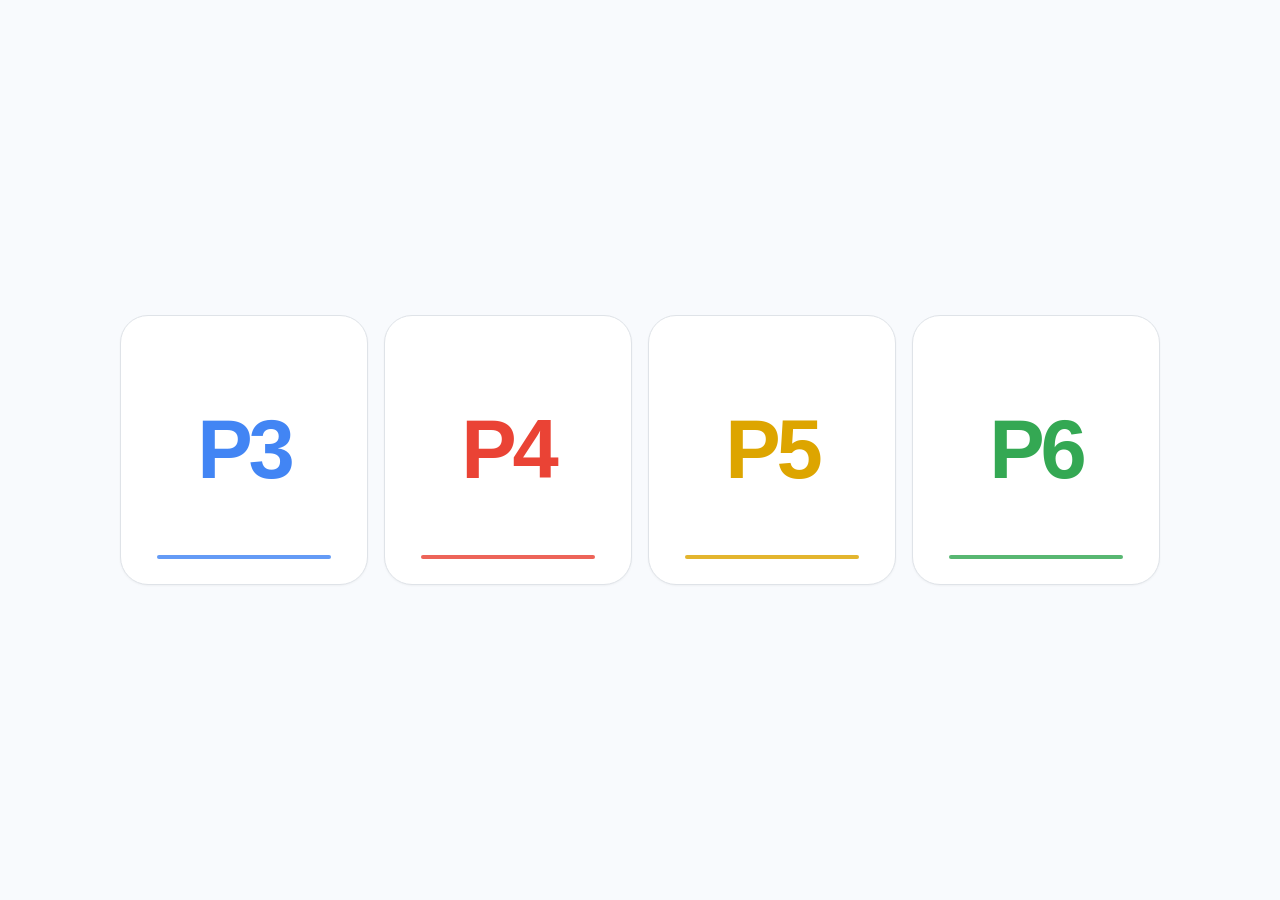
==== commit 28fb3022: "Add files via upload" ====
--- a/index.html
+++ b/index.html
@@ -1,599 +1,64 @@
 <!doctype html>
 <html lang="zh-Hant">
 <head>
-<meta charset="utf-8" />
-<meta name="viewport" content="width=device-width, initial-scale=1, viewport-fit=cover, user-scalable=no" />
-<meta name="theme-color" content="#5b3df5" />
-<meta name="apple-mobile-web-app-capable" content="yes" />
-<meta name="apple-mobile-web-app-status-bar-style" content="black-translucent" />
-<title>幸運抽題樂園</title>
-<style>
-:root{
-  --ink:#261454;--white:#fff;--yellow:#ffd84d;--pink:#ff6fae;--cyan:#45d7ff;--green:#7be35e;--purple:#6b4cff;
-  --shadow:0 24px 70px rgba(54,24,128,.28);
-  font-family:ui-rounded,"SF Pro Rounded","PingFang TC","Noto Sans TC",system-ui,-apple-system,sans-serif;
-}
-*{box-sizing:border-box}html,body{width:100%;height:100%;margin:0;overflow:hidden}body{background:#6b4cff;color:#fff;-webkit-tap-highlight-color:transparent;touch-action:manipulation}button{font:inherit}
-.app{position:relative;width:100%;height:100%;min-height:100dvh;overflow:hidden;background:
-radial-gradient(circle at 50% -5%,rgba(255,255,255,.92),transparent 21%),
-radial-gradient(circle at 12% 22%,rgba(255,255,255,.18),transparent 25%),
-radial-gradient(circle at 90% 18%,rgba(255,255,255,.2),transparent 24%),
-linear-gradient(180deg,#72e1ff 0%,#75caff 26%,#807dff 65%,#724cff 100%)}
-.decor{position:absolute;inset:0;pointer-events:none;overflow:hidden}.spark{position:absolute;opacity:.75;animation:twinkle 2.8s ease-in-out infinite}.spark:nth-child(1){left:7%;top:15%;font-size:22px}.spark:nth-child(2){right:9%;top:18%;font-size:28px;animation-delay:.7s}.spark:nth-child(3){left:17%;bottom:24%;font-size:18px;animation-delay:1.2s}.spark:nth-child(4){right:18%;bottom:28%;font-size:22px;animation-delay:1.8s}.spark:nth-child(5){left:47%;top:12%;font-size:18px;animation-delay:.4s}@keyframes twinkle{50%{transform:scale(1.35) rotate(12deg);opacity:1}}
-.cloud{position:absolute;width:160px;height:56px;border-radius:999px;background:rgba(255,255,255,.15);filter:blur(.2px)}.cloud:before,.cloud:after{content:"";position:absolute;border-radius:50%;background:inherit}.cloud:before{width:72px;height:72px;left:26px;top:-25px}.cloud:after{width:88px;height:88px;right:20px;top:-36px}.c1{left:-30px;top:31%;transform:scale(.8)}.c2{right:-45px;top:37%;transform:scale(1.05)}
-.topbar{position:absolute;z-index:20;top:max(18px,env(safe-area-inset-top));left:max(20px,env(safe-area-inset-left));right:max(20px,env(safe-area-inset-right));display:flex;align-items:center;justify-content:space-between}.brand{display:flex;align-items:center;gap:12px}.brand-icon{width:58px;height:58px;border-radius:19px;display:grid;place-items:center;background:linear-gradient(#fff,#fff2ca);font-size:32px;box-shadow:var(--shadow);transform:rotate(-7deg)}.brand strong{display:block;font-size:25px;line-height:1}.brand span{display:block;font-size:13px;font-weight:800;margin-top:5px;opacity:.95}.toolbar{display:flex;gap:10px}.icon-btn{height:54px;min-width:54px;border:0;border-radius:18px;padding:0 14px;background:linear-gradient(#fff,rgba(255,255,255,.82));color:#5336bd;font-size:22px;font-weight:950;box-shadow:var(--shadow);cursor:pointer}.icon-btn:active{transform:scale(.96)}
-.stage{position:absolute;inset:0;display:flex;flex-direction:column;align-items:center;justify-content:center;padding:94px 24px 112px}.hero{text-align:center;margin-bottom:12px}.tag{display:inline-flex;align-items:center;gap:8px;padding:8px 16px;border-radius:999px;background:rgba(255,255,255,.22);border:2px solid rgba(255,255,255,.28);font-size:13px;font-weight:950}.hero h1{margin:12px 0 4px;font-size:clamp(38px,5vw,66px);line-height:.95;letter-spacing:-.04em;text-shadow:0 7px 0 rgba(63,34,159,.14),0 14px 34px rgba(53,25,132,.22)}.hero p{margin:0;font-size:clamp(16px,2vw,21px);font-weight:900}
-.arcade{position:relative;width:min(980px,95vw);height:min(520px,56vh);min-height:420px;border-radius:42px;padding:22px;background:linear-gradient(180deg,rgba(255,255,255,.32),rgba(255,255,255,.14)),linear-gradient(180deg,#8e7dff,#6448ed);border:4px solid rgba(255,255,255,.48);box-shadow:0 30px 90px rgba(47,20,117,.33),inset 0 2px rgba(255,255,255,.6);overflow:hidden}.arcade:before{content:"";position:absolute;inset:14px;border:3px dashed rgba(255,255,255,.2);border-radius:30px;pointer-events:none}.arcade-top{position:relative;z-index:2;display:flex;align-items:center;justify-content:space-between;padding:4px 10px 10px}.scene-badge,.status-badge{padding:10px 16px;border-radius:999px;background:rgba(255,255,255,.92);color:#5737c5;font-weight:1000;box-shadow:0 10px 24px rgba(42,18,103,.18)}.scene-badge{font-size:18px}.status-badge{font-size:16px}
-.scene-shell{position:relative;z-index:2;height:340px;border-radius:34px;overflow:hidden;background:linear-gradient(180deg,rgba(255,255,255,.22),rgba(255,255,255,.09));border:3px solid rgba(255,255,255,.28);box-shadow:inset 0 2px rgba(255,255,255,.25),0 14px 28px rgba(35,14,90,.17)}.scene{position:absolute;inset:0;display:flex;align-items:center;justify-content:center;overflow:hidden}.scene .floor{position:absolute;left:8%;right:8%;bottom:18px;height:18px;border-radius:50%;background:rgba(47,24,118,.14);filter:blur(4px)}
-.controls{position:relative;z-index:3;margin-top:14px;display:flex;align-items:center;justify-content:center;gap:12px}.main-btn{min-width:244px;height:70px;border:0;border-radius:26px;background:linear-gradient(#ffe97e,#ffc235);color:#4c2900;font-size:26px;font-weight:1000;box-shadow:0 16px 32px rgba(255,183,45,.27),inset 0 3px rgba(255,255,255,.68);cursor:pointer}.main-btn:active{transform:translateY(2px) scale(.985)}.main-btn:disabled{opacity:.75}.secondary{height:58px;min-width:76px;border:0;border-radius:21px;background:linear-gradient(#fff,rgba(255,255,255,.83));color:#5539c8;font-weight:950;font-size:18px;padding:0 18px;box-shadow:0 13px 26px rgba(43,18,104,.16);cursor:pointer}
-.modebar{position:absolute;z-index:15;left:50%;bottom:max(16px,env(safe-area-inset-bottom));transform:translateX(-50%);display:flex;align-items:center;justify-content:center;gap:16px;width:min(920px,calc(100vw - 28px));padding:12px 16px;border-radius:24px;background:rgba(83,54,206,.34);border:2px solid rgba(255,255,255,.22);backdrop-filter:blur(16px);font-weight:900}.toggle{display:flex;align-items:center;gap:9px;cursor:pointer}.toggle input{display:none}.switch{width:46px;height:28px;padding:4px;border-radius:999px;background:rgba(255,255,255,.33);box-shadow:inset 0 1px 5px rgba(0,0,0,.14)}.switch:after{content:"";display:block;width:20px;height:20px;border-radius:50%;background:#fff;transition:.23s}.toggle input:checked+.switch{background:#8ae46a}.toggle input:checked+.switch:after{transform:translateX(18px)}.history{max-width:360px;overflow:hidden;text-overflow:ellipsis;white-space:nowrap}
+<meta charset="utf-8">
+<meta name="viewport" content="width=device-width,initial-scale=1,maximum-scale=1,minimum-scale=1,viewport-fit=cover,user-scalable=no">
+<meta name="theme-color" content="#f8fafd">
+<link rel="manifest" href="manifest.webmanifest">
+<link rel="apple-touch-icon" href="icons/icon-180.png">
+<meta name="apple-mobile-web-app-capable" content="yes">
+<meta name="apple-mobile-web-app-status-bar-style" content="default">
+<title>Lucky Draw</title>
+<link rel="stylesheet" href="app.css">
+</head>
+<body data-state="PACK_SELECT">
+<main class="app" id="app">
+  <header class="top-actions" id="topActions">
+    <button class="pack-chip" id="packBtn" aria-label="更換題組">P3</button>
+    <button class="icon-btn" id="soundBtn" aria-label="關閉音效"></button>
+  </header>
 
-/* Question pack picker */
-.pack-picker{position:fixed;inset:0;z-index:100;display:flex;align-items:center;justify-content:center;padding:max(22px,env(safe-area-inset-top)) max(22px,env(safe-area-inset-right)) max(22px,env(safe-area-inset-bottom)) max(22px,env(safe-area-inset-left));background:linear-gradient(180deg,rgba(65,194,255,.82),rgba(84,55,205,.88));backdrop-filter:blur(18px);-webkit-backdrop-filter:blur(18px);opacity:0;visibility:hidden;pointer-events:none;transition:.25s ease}.pack-picker.show{opacity:1;visibility:visible;pointer-events:auto}.pack-panel{position:relative;width:min(960px,94vw);padding:clamp(24px,4vw,42px);border-radius:38px;background:linear-gradient(180deg,rgba(255,255,255,.96),rgba(246,241,255,.94));border:4px solid rgba(255,255,255,.75);box-shadow:0 34px 100px rgba(38,15,98,.38);color:#3d279a;text-align:center}.pack-kicker{display:inline-flex;align-items:center;gap:8px;padding:8px 15px;border-radius:999px;background:#efe9ff;color:#6946da;font-size:14px;font-weight:1000}.pack-panel h2{margin:14px 0 6px;font-size:clamp(34px,5vw,58px);line-height:1;letter-spacing:-.04em}.pack-panel p{margin:0 0 24px;color:#6f61a7;font-size:clamp(15px,2vw,20px);font-weight:900}.pack-grid{display:grid;grid-template-columns:repeat(4,1fr);gap:15px}.pack-option{position:relative;min-height:190px;border:0;border-radius:30px;padding:18px 12px;cursor:pointer;color:#fff;display:flex;flex-direction:column;align-items:center;justify-content:center;gap:9px;box-shadow:0 18px 34px rgba(43,21,112,.18),inset 0 3px rgba(255,255,255,.35);transition:transform .16s ease,filter .16s ease}.pack-option:active{transform:scale(.97)}.pack-option:nth-child(1){background:linear-gradient(150deg,#ff6f99,#ff9b63)}.pack-option:nth-child(2){background:linear-gradient(150deg,#27c7f4,#5978ff)}.pack-option:nth-child(3){background:linear-gradient(150deg,#7bd950,#20b99b)}.pack-option:nth-child(4){background:linear-gradient(150deg,#a564ff,#7041e8)}.pack-option .pack-icon{font-size:42px;filter:drop-shadow(0 7px 12px rgba(0,0,0,.14))}.pack-option strong{font-size:clamp(38px,5vw,58px);line-height:1}.pack-option span{font-size:15px;font-weight:950;opacity:.96}.pack-dots{display:flex;gap:6px;margin-top:2px}.pack-dots i{width:9px;height:9px;border-radius:50%;background:rgba(255,255,255,.9);box-shadow:0 2px 5px rgba(0,0,0,.12)}.pack-cancel{margin-top:18px;height:48px;padding:0 20px;border:0;border-radius:17px;background:#ede7ff;color:#5e42ca;font-weight:1000;font-size:16px;cursor:pointer}.pack-cancel[hidden]{display:none}.pack-chip{height:34px;border:1px solid rgba(255,255,255,.26);border-radius:999px;padding:0 12px;background:rgba(255,255,255,.9);color:#5639c8;font-weight:1000;font-size:13px;cursor:pointer;white-space:nowrap}.pack-chip:disabled{opacity:.65}.pack-now{color:#fff7a8;font-weight:1000}.modebar{flex-wrap:nowrap}
-@media(max-width:760px){.pack-grid{grid-template-columns:repeat(2,1fr)}.pack-option{min-height:150px}.pack-panel{padding:22px 18px;border-radius:30px}.pack-option strong{font-size:42px}.pack-option .pack-icon{font-size:34px}}
-@media(orientation:landscape) and (max-height:760px){.pack-panel{padding:18px 24px}.pack-panel h2{font-size:38px;margin:8px 0 4px}.pack-panel p{margin-bottom:14px;font-size:15px}.pack-option{min-height:128px;border-radius:24px;padding:10px}.pack-option .pack-icon{font-size:30px}.pack-option strong{font-size:38px}.pack-option span{font-size:13px}.pack-cancel{margin-top:10px;height:42px}}
+  <section class="home" id="homeScreen">
+    <button class="draw-orb" id="drawBtn" aria-label="抽題">
+      <span class="draw-orb__label">抽題</span>
+    </button>
+  </section>
 
-/* shared scene elements */
-.label-ball{width:76px;height:76px;border-radius:50%;display:grid;place-items:center;color:#fff;font-weight:1000;font-size:28px;box-shadow:0 10px 22px rgba(35,17,88,.2),inset 0 2px rgba(255,255,255,.35)}.q1{background:linear-gradient(#ff879e,#ff4c70)}.q2{background:linear-gradient(#54dbff,#12aaff)}.q3{background:linear-gradient(#8ce96d,#35bb45)}
-/* 1 CARDS */
-.cards-scene{gap:22px}.big-card{width:150px;height:205px;border-radius:28px;background:linear-gradient(#fff,#fff4c8);border:4px solid rgba(255,255,255,.55);box-shadow:0 20px 36px rgba(39,19,96,.23);display:flex;align-items:center;justify-content:center;flex-direction:column;gap:12px}.big-card:nth-child(1){transform:rotate(-10deg) translateY(12px)}.big-card:nth-child(2){transform:translateY(-8px)}.big-card:nth-child(3){transform:rotate(10deg) translateY(12px)}.run .big-card{animation:cardShuffle .32s ease-in-out infinite}.run .big-card:nth-child(2){animation-delay:.08s}.run .big-card:nth-child(3){animation-delay:.16s}@keyframes cardShuffle{50%{transform:translateY(-28px) rotate(6deg) scale(1.08)}}
-/* 2 WHEEL */
-.wheel-wrap{position:relative;width:290px;height:290px;filter:drop-shadow(0 18px 28px rgba(41,18,100,.22))}.wheel{position:absolute;inset:12px;border-radius:50%;background:conic-gradient(from 0deg,#ff638c 0 120deg,#35caff 120deg 240deg,#69d84f 240deg 360deg);border:11px solid #fff0a0;box-shadow:inset 0 0 0 7px rgba(255,255,255,.42),0 0 0 5px rgba(92,56,201,.22);transform:rotate(0deg);will-change:transform}.wheel:before{content:"";position:absolute;inset:48%;border-radius:50%;background:#fff5a5;box-shadow:0 0 0 8px #694bd4,0 6px 14px rgba(44,18,106,.25);z-index:3}.wheel-label{position:absolute;left:50%;top:50%;width:70px;height:46px;margin:-23px 0 0 -35px;border-radius:16px;display:grid;place-items:center;color:#fff;font-size:25px;font-weight:1000;text-shadow:0 3px 8px rgba(0,0,0,.2);background:rgba(255,255,255,.14);border:2px solid rgba(255,255,255,.5);box-shadow:0 7px 16px rgba(35,15,88,.14)}.wheel-label.wq1{transform:rotate(60deg) translateY(-86px) rotate(-60deg)}.wheel-label.wq2{transform:rotate(180deg) translateY(-86px) rotate(-180deg)}.wheel-label.wq3{transform:rotate(300deg) translateY(-86px) rotate(-300deg)}.wheel-pointer{position:absolute;left:50%;top:-2px;transform:translateX(-50%);width:52px;height:58px;background:linear-gradient(#fff8b2,#ffc83d);clip-path:polygon(0 0,100% 0,50% 100%);filter:drop-shadow(0 7px 7px rgba(56,25,115,.3));z-index:5}.wheel-pointer:before{content:"";position:absolute;left:17px;top:9px;width:18px;height:18px;border-radius:50%;background:#fff}.run .wheel-wrap:not(.targeted) .wheel{animation:spinWheel .42s linear infinite}@keyframes spinWheel{to{transform:rotate(360deg)}}
-/* 3 GACHA */
-.gacha{position:relative;width:270px;height:270px}.gacha-top{position:absolute;left:42px;top:4px;width:186px;height:150px;border-radius:95px 95px 52px 52px;background:rgba(255,255,255,.72);border:8px solid #ffe477;overflow:hidden;box-shadow:0 14px 28px rgba(44,20,103,.2)}.capsule{position:absolute;width:54px;height:34px;border-radius:999px;border:3px solid rgba(255,255,255,.65);box-shadow:0 6px 10px rgba(40,20,86,.14)}.cap1{left:20px;top:68px;background:#ff78a4;transform:rotate(18deg)}.cap2{left:72px;top:35px;background:#58d8ff;transform:rotate(-12deg)}.cap3{left:112px;top:83px;background:#7be45f;transform:rotate(10deg)}.gacha-base{position:absolute;left:28px;right:28px;bottom:4px;height:135px;border-radius:34px;background:linear-gradient(#ff9dc2,#ff6d9f);border:7px solid #fff1a3;box-shadow:0 16px 28px rgba(42,18,100,.22)}.gacha-window{position:absolute;left:50%;top:30px;transform:translateX(-50%);width:72px;height:72px;border-radius:50%;background:#fff;border:6px solid #6a4fff;display:grid;place-items:center;font-size:30px}.gacha-slot{position:absolute;left:50%;bottom:12px;transform:translateX(-50%);width:90px;height:26px;border-radius:999px;background:#4a2da4}.run .capsule{animation:gachaBounce .25s ease-in-out infinite}.run .cap2{animation-delay:.08s}.run .cap3{animation-delay:.16s}.run .gacha-window{animation:gachaKnob .35s linear infinite}@keyframes gachaBounce{50%{transform:translateY(-18px) rotate(28deg)}}@keyframes gachaKnob{to{transform:translateX(-50%) rotate(360deg)}}
-/* 4 TREASURE */
-.chest{position:relative;width:280px;height:190px;margin-top:35px}.chest-lid{position:absolute;left:10px;right:10px;top:0;height:88px;border-radius:45px 45px 18px 18px;background:linear-gradient(#ffbc45,#f18a20);border:8px solid #ffd95b;transform-origin:50% 100%;box-shadow:0 8px 18px rgba(91,45,0,.2)}.chest-body{position:absolute;left:0;right:0;bottom:0;height:120px;border-radius:18px 18px 34px 34px;background:linear-gradient(#d96926,#a84420);border:8px solid #ffd95b;box-shadow:0 18px 30px rgba(47,20,105,.2)}.lock{position:absolute;left:50%;top:76px;transform:translateX(-50%);width:58px;height:64px;border-radius:12px;background:#ffe26a;border:6px solid #f7b62b;z-index:3}.treasure-glow{position:absolute;left:50%;top:38px;transform:translateX(-50%);width:200px;height:120px;background:radial-gradient(circle,#fff8a8 0,rgba(255,232,90,.7) 30%,transparent 70%);opacity:0}.run .chest-lid{animation:openLid .65s ease-in-out infinite}.run .treasure-glow{animation:glowPulse .65s ease-in-out infinite}@keyframes openLid{50%{transform:rotateX(-70deg) translateY(-14px)}}@keyframes glowPulse{50%{opacity:1;transform:translateX(-50%) scale(1.25)}}
-/* 5 SLOT */
-.slot-machine{width:360px;height:230px;border-radius:34px;background:linear-gradient(#ff7fc0,#d84bf0);border:8px solid #fff0a4;box-shadow:0 18px 34px rgba(47,20,112,.24);padding:34px 26px;display:flex;gap:12px}.reel{flex:1;border-radius:18px;background:#fff;display:grid;place-items:center;color:#5736c3;font-size:36px;font-weight:1000;box-shadow:inset 0 0 0 5px rgba(109,75,255,.12)}.run .reel{animation:reelJump .2s ease-in-out infinite}.run .reel:nth-child(2){animation-delay:.06s}.run .reel:nth-child(3){animation-delay:.12s}@keyframes reelJump{50%{transform:translateY(16px);filter:blur(1px)}}
-/* 6 ROCKET */
-.rocket-scene{flex-direction:column}.rocket{position:relative;width:110px;height:190px;border-radius:58px 58px 28px 28px;background:linear-gradient(#fff,#dff4ff);border:7px solid #5e49d8;box-shadow:0 16px 30px rgba(40,18,100,.22)}.rocket:before{content:"";position:absolute;left:50%;top:54px;transform:translateX(-50%);width:50px;height:50px;border-radius:50%;background:#54d7ff;border:6px solid #6c4be5}.rocket:after{content:"";position:absolute;left:18px;right:18px;bottom:-52px;height:70px;background:linear-gradient(#ffe96f,#ff8d3d,#ff4f7c);clip-path:polygon(20% 0,40% 100%,50% 48%,62% 100%,80% 0);filter:drop-shadow(0 8px 12px rgba(255,112,50,.25))}.rocket-q{position:absolute;left:50%;bottom:24px;transform:translateX(-50%);font-size:22px;font-weight:1000;color:#5b3acb}.run .rocket{animation:rocketFly .48s ease-in-out infinite}@keyframes rocketFly{50%{transform:translateY(-54px) rotate(3deg)}}
-/* 7 PORTAL */
-.portal{position:relative;width:270px;height:270px;border-radius:50%;border:16px solid rgba(255,255,255,.75);box-shadow:0 0 0 12px rgba(95,64,245,.35),0 0 48px rgba(69,215,255,.55);background:radial-gradient(circle,#231059 0 28%,#4921a9 36%,#5ce1ff 58%,#fff 70%,transparent 72%)}.portal:before,.portal:after{content:"";position:absolute;border-radius:50%;inset:28px;border:6px dashed rgba(255,255,255,.78)}.portal:after{inset:54px;border-style:solid;border-color:rgba(255,234,100,.8)}.run .portal{animation:portalSpin 1s linear infinite}.run .portal:before{animation:portalSpin .6s linear reverse infinite}.run .portal:after{animation:portalSpin .42s linear infinite}@keyframes portalSpin{to{transform:rotate(360deg)}}
-/* 8 BALLOONS */
-.balloon-wrap{position:relative;width:500px;height:280px}.balloon{position:absolute;width:110px;height:140px;border-radius:55% 55% 50% 50%;display:grid;place-items:center;color:#fff;font-size:28px;font-weight:1000;box-shadow:0 15px 28px rgba(43,19,104,.2)}.balloon:after{content:"";position:absolute;width:3px;height:100px;background:rgba(255,255,255,.7);top:132px}.bl1{left:40px;top:70px;background:linear-gradient(#ff8cab,#ff4f79)}.bl2{left:195px;top:28px;background:linear-gradient(#62e1ff,#1db2ff)}.bl3{right:40px;top:70px;background:linear-gradient(#9aee75,#45bf45)}.run .balloon{animation:balloonDance .55s ease-in-out infinite}.run .bl2{animation-delay:.12s}.run .bl3{animation-delay:.24s}@keyframes balloonDance{50%{transform:translateY(-38px) rotate(6deg)}}
-/* 9 GIFTS */
-.gifts{display:flex;gap:28px;align-items:flex-end}.gift{position:relative;width:130px;height:130px;border-radius:18px;background:#ff759f;border:6px solid #fff0a0;box-shadow:0 16px 28px rgba(44,19,104,.2)}.gift:nth-child(2){background:#45ccff;transform:scale(1.08)}.gift:nth-child(3){background:#74da54}.gift:before{content:"";position:absolute;left:50%;top:-26px;transform:translateX(-50%);width:78px;height:42px;border-radius:50% 50% 20% 20%;border:12px solid #ffe274}.gift:after{content:"";position:absolute;left:50%;top:0;bottom:0;width:18px;transform:translateX(-50%);background:#ffe274}.gift span{position:absolute;inset:0;display:grid;place-items:center;color:#fff;font-size:26px;font-weight:1000;z-index:2}.run .gift{animation:giftPop .38s ease-in-out infinite}.run .gift:nth-child(2){animation-delay:.08s}.run .gift:nth-child(3){animation-delay:.16s}@keyframes giftPop{50%{transform:translateY(-28px) rotate(-5deg) scale(1.07)}}
-/* 10 DICE */
-.dice-wrap{display:flex;gap:32px}.die{width:145px;height:145px;border-radius:30px;background:linear-gradient(#fff,#eef7ff);border:7px solid #ffde67;box-shadow:0 18px 30px rgba(44,19,104,.2);display:grid;place-items:center;color:#5a3ac7;font-size:34px;font-weight:1000}.run .die{animation:diceRoll .42s ease-in-out infinite}.run .die:nth-child(2){animation-delay:.12s}.run .die:nth-child(3){animation-delay:.24s}@keyframes diceRoll{50%{transform:translateY(-30px) rotate(18deg) scale(1.08)}}
-/* 11 PLANETS */
-.orbit-system{position:relative;width:330px;height:260px}.sun{position:absolute;left:50%;top:50%;transform:translate(-50%,-50%);width:92px;height:92px;border-radius:50%;background:radial-gradient(circle at 35% 30%,#fff8b0,#ffd64a 55%,#ff9b38);box-shadow:0 0 38px rgba(255,217,82,.7)}.orbit-line{position:absolute;left:50%;top:50%;transform:translate(-50%,-50%);border:3px solid rgba(255,255,255,.4);border-radius:50%}.ol1{width:180px;height:120px}.ol2{width:270px;height:190px}.planet{position:absolute;width:72px;height:72px;border-radius:50%;display:grid;place-items:center;color:#fff;font-weight:1000;font-size:21px;box-shadow:0 12px 22px rgba(37,17,90,.18)}.p1{left:18px;top:95px;background:#ff6589}.p2{right:22px;top:34px;background:#35c8ff}.p3{right:62px;bottom:6px;background:#67d94c}.run .orbit-system{animation:systemSpin 1.4s linear infinite}.run .sun{animation:sunPulse .45s ease-in-out infinite}@keyframes systemSpin{to{transform:rotate(360deg)}}@keyframes sunPulse{50%{filter:brightness(1.22);transform:translate(-50%,-50%) scale(1.1)}}
-/* 12 MAGIC HATS */
-.hats{display:flex;gap:24px;align-items:flex-end}.hat{position:relative;width:150px;height:120px;border-radius:22px 22px 42px 42px;background:linear-gradient(#5e3acb,#32177a);border:7px solid #ffdc67;box-shadow:0 16px 28px rgba(38,16,94,.24)}.hat:before{content:"";position:absolute;left:-18px;right:-18px;bottom:-18px;height:34px;border-radius:50%;background:#ffdc67}.hat:after{content:"✦";position:absolute;left:50%;top:18px;transform:translateX(-50%);font-size:40px;color:#fff1a6}.run .hat{animation:hatBounce .45s ease-in-out infinite}.run .hat:nth-child(2){animation-delay:.09s}.run .hat:nth-child(3){animation-delay:.18s}@keyframes hatBounce{50%{transform:translateY(-34px) rotate(7deg)}}
-/* 13 CUPS */
-.cups{display:flex;gap:34px}.cup{position:relative;width:130px;height:150px;background:linear-gradient(#fff,#dff7ff);clip-path:polygon(15% 0,85% 0,72% 100%,28% 100%);display:grid;place-items:center;color:#5b3ac7;font-weight:1000;font-size:26px;filter:drop-shadow(0 18px 20px rgba(38,16,94,.2))}.run .cup:nth-child(1){animation:cupA .38s ease-in-out infinite}.run .cup:nth-child(2){animation:cupB .38s .08s ease-in-out infinite}.run .cup:nth-child(3){animation:cupC .38s .16s ease-in-out infinite}@keyframes cupA{50%{transform:translateX(110px) translateY(-14px)}}@keyframes cupB{50%{transform:translateX(-105px) translateY(10px)}}@keyframes cupC{50%{transform:translateX(-35px) translateY(-18px)}}
-/* 14 UFO */
-.ufo{position:relative;width:330px;height:190px}.ufo-dome{position:absolute;left:50%;top:6px;transform:translateX(-50%);width:150px;height:90px;border-radius:90px 90px 20px 20px;background:rgba(204,246,255,.8);border:7px solid #fff;box-shadow:0 0 25px rgba(88,220,255,.5)}.ufo-body{position:absolute;left:28px;right:28px;top:74px;height:80px;border-radius:50%;background:linear-gradient(#b08cff,#6541db);border:8px solid #ffe36a;box-shadow:0 16px 28px rgba(40,16,100,.22)}.ufo-light{position:absolute;left:50%;top:132px;transform:translateX(-50%);width:210px;height:110px;background:linear-gradient(rgba(255,245,129,.55),transparent);clip-path:polygon(35% 0,65% 0,100% 100%,0 100%);opacity:.5}.run .ufo{animation:ufoFloat .46s ease-in-out infinite}.run .ufo-light{animation:beamPulse .3s ease-in-out infinite}@keyframes ufoFloat{50%{transform:translateY(-28px) rotate(3deg)}}@keyframes beamPulse{50%{opacity:1;transform:translateX(-50%) scaleX(1.12)}}
-/* 15 CLAW MACHINE */
-.claw-machine{position:relative;width:350px;height:270px;border-radius:34px;background:linear-gradient(#54d8ff,#6b53e9);border:8px solid #fff0a0;box-shadow:0 18px 32px rgba(40,18,100,.24);overflow:hidden}.claw-glass{position:absolute;left:22px;right:22px;top:20px;height:172px;border-radius:22px;background:linear-gradient(rgba(255,255,255,.65),rgba(218,248,255,.28));border:5px solid rgba(255,255,255,.72);overflow:hidden}.claw-rail{position:absolute;left:25px;right:25px;top:18px;height:8px;border-radius:999px;background:#5b3fc9}.claw-arm{position:absolute;left:50%;top:20px;transform:translateX(-50%);width:8px;height:78px;background:#5b3fc9}.claw-arm:after{content:"✦";position:absolute;left:50%;bottom:-26px;transform:translateX(-50%);font-size:38px;color:#ffca45}.claw-ball{position:absolute;bottom:14px;width:70px;height:70px;border-radius:50%;display:grid;place-items:center;color:#fff;font-size:21px;font-weight:1000;border:4px solid rgba(255,255,255,.65);box-shadow:0 8px 15px rgba(37,16,90,.18)}.cb1{left:28px;background:#ff638a}.cb2{left:112px;background:#2fc8ff}.cb3{right:28px;background:#61d44a}.claw-base{position:absolute;left:26px;right:26px;bottom:14px;height:54px;border-radius:18px;background:#ff78ae;border:5px solid #fff0a0}.run .claw-arm{animation:clawMove .8s ease-in-out infinite}.run .claw-ball{animation:clawBall .4s ease-in-out infinite}.run .cb2{animation-delay:.1s}.run .cb3{animation-delay:.2s}@keyframes clawMove{0%,100%{left:24%;height:64px}50%{left:76%;height:112px}}@keyframes clawBall{50%{transform:translateY(-16px) rotate(8deg)}}
-/* 16 PLINKO */
-.plinko{position:relative;width:360px;height:280px;border-radius:30px;background:linear-gradient(#7a64ee,#5436bb);border:7px solid #ffe16c;box-shadow:0 18px 32px rgba(41,18,100,.23);overflow:hidden}.plinko:before{content:"";position:absolute;inset:24px 34px 72px;background:radial-gradient(circle,#fff 0 4px,transparent 5px);background-size:42px 38px;background-position:0 0,21px 19px;opacity:.8}.puck{position:absolute;left:50%;top:20px;width:34px;height:34px;margin-left:-17px;border-radius:50%;background:#ffed69;border:4px solid #fff;box-shadow:0 5px 12px rgba(0,0,0,.18);z-index:2}.plinko-slots{position:absolute;left:18px;right:18px;bottom:14px;display:flex;gap:8px}.plinko-slot{flex:1;height:52px;border-radius:14px;display:grid;place-items:center;color:#fff;font-weight:1000;font-size:20px;border:3px solid rgba(255,255,255,.5)}.ps1{background:#ff638a}.ps2{background:#2fc8ff}.ps3{background:#61d44a}.run .puck{animation:plinkoDrop .9s cubic-bezier(.3,.1,.7,1) infinite}@keyframes plinkoDrop{0%{transform:translate(0,0)}20%{transform:translate(-72px,48px)}40%{transform:translate(58px,92px)}60%{transform:translate(-35px,138px)}80%{transform:translate(68px,178px)}100%{transform:translate(0,210px)}}
-/* 17 RACE */
-.race{position:relative;width:500px;height:230px}.track{position:absolute;left:12px;right:12px;top:24px;bottom:24px;border-radius:100px;background:linear-gradient(#5041a5,#3b2d85);border:8px solid #fff1a1;box-shadow:inset 0 0 0 14px rgba(255,255,255,.12),0 18px 28px rgba(38,16,90,.18)}.track:before{content:"";position:absolute;left:28px;right:28px;top:50%;border-top:4px dashed rgba(255,255,255,.5)}.racer{position:absolute;left:44px;width:92px;height:56px;border-radius:28px;display:grid;place-items:center;color:#fff;font-weight:1000;font-size:22px;border:4px solid rgba(255,255,255,.68);box-shadow:0 8px 14px rgba(0,0,0,.16);z-index:2}.r1{top:40px;background:#ff638a}.r2{top:91px;background:#2fc8ff}.r3{top:142px;background:#61d44a}.finish{position:absolute;right:42px;top:36px;bottom:36px;width:22px;background:repeating-conic-gradient(#fff 0 25%,#342375 0 50%) 0/20px 20px;z-index:1}.run .r1{animation:raceGo .72s ease-in-out infinite}.run .r2{animation:raceGo .64s .08s ease-in-out infinite}.run .r3{animation:raceGo .82s .14s ease-in-out infinite}@keyframes raceGo{50%{transform:translateX(320px) scale(1.06)}}
-/* 18 MAGIC BOOK */
-.magic-book{position:relative;width:360px;height:240px;perspective:700px}.book{position:absolute;inset:34px 18px 18px;display:flex;filter:drop-shadow(0 18px 24px rgba(42,18,101,.24));transform-style:preserve-3d}.page{flex:1;background:linear-gradient(#fffdf0,#ffeeb0);border:6px solid #7c4ed2;color:#5b38bd;display:grid;place-items:center;font-size:34px;font-weight:1000}.page.left{border-radius:28px 8px 8px 28px;transform-origin:right center}.page.right{border-radius:8px 28px 28px 8px;transform-origin:left center}.book-star{position:absolute;left:50%;top:4px;transform:translateX(-50%);font-size:54px;text-shadow:0 0 18px #fff38a}.run .page.left{animation:pageFlipL .58s ease-in-out infinite}.run .page.right{animation:pageFlipR .58s .12s ease-in-out infinite}.run .book-star{animation:bookStar .4s ease-in-out infinite}@keyframes pageFlipL{50%{transform:rotateY(-58deg)}}@keyframes pageFlipR{50%{transform:rotateY(58deg)}}@keyframes bookStar{50%{transform:translateX(-50%) scale(1.25) rotate(20deg)}}
-/* 19 VOLCANO */
-.volcano-wrap{position:relative;width:370px;height:260px}.volcano{position:absolute;left:50%;bottom:14px;transform:translateX(-50%);width:280px;height:190px;background:linear-gradient(#8b4d55,#552d63);clip-path:polygon(50% 0,100% 100%,0 100%);filter:drop-shadow(0 18px 22px rgba(42,17,90,.22))}.lava{position:absolute;left:50%;top:14px;transform:translateX(-50%);width:86px;height:96px;background:linear-gradient(#fff36e,#ff9e36,#ff4f67);clip-path:polygon(45% 100%,0 22%,36% 38%,50% 0,62% 38%,100% 20%,58% 100%);filter:drop-shadow(0 0 18px rgba(255,158,54,.65))}.lava-q{position:absolute;width:66px;height:66px;border-radius:50%;display:grid;place-items:center;color:#fff;font-weight:1000;font-size:20px;border:4px solid #fff;top:46px}.lv1{left:42px;background:#ff638a}.lv2{left:152px;background:#2fc8ff}.lv3{right:42px;background:#61d44a}.run .lava{animation:lavaBurst .42s ease-in-out infinite}.run .lava-q{animation:lavaQ .7s ease-in-out infinite}.run .lv2{animation-delay:.12s}.run .lv3{animation-delay:.24s}@keyframes lavaBurst{50%{transform:translateX(-50%) scaleY(1.35) scaleX(1.1)}}@keyframes lavaQ{50%{transform:translateY(-70px) rotate(18deg) scale(1.08)}}
-/* 20 AQUARIUM */
-.aquarium{position:relative;width:430px;height:250px;border-radius:44px 44px 60px 60px;background:linear-gradient(rgba(135,236,255,.9),rgba(35,143,232,.86));border:9px solid #fff0a0;box-shadow:inset 0 0 32px rgba(255,255,255,.38),0 18px 30px rgba(38,16,94,.22);overflow:hidden}.aquarium:after{content:"";position:absolute;left:0;right:0;bottom:0;height:44px;background:radial-gradient(circle,#ffe0a0 0 4px,transparent 5px);background-size:22px 16px;background-color:#efbf72}.fish{position:absolute;width:110px;height:64px;border-radius:58% 42% 42% 58%;display:grid;place-items:center;color:#fff;font-size:20px;font-weight:1000;border:4px solid rgba(255,255,255,.66);z-index:2}.fish:after{content:"";position:absolute;right:-28px;border-top:22px solid transparent;border-bottom:22px solid transparent;border-left:34px solid currentColor;opacity:.7}.f1{left:30px;top:42px;background:#ff638a;color:#ff638a}.f1 span,.f2 span,.f3 span{color:#fff}.f2{right:42px;top:88px;background:#2fc8ff;color:#2fc8ff}.f3{left:145px;bottom:48px;background:#61d44a;color:#61d44a}.bubble-dot{position:absolute;width:14px;height:14px;border-radius:50%;border:2px solid rgba(255,255,255,.75);animation:aquaBubble 1.4s linear infinite}.bd1{left:90px;bottom:30px}.bd2{left:210px;bottom:18px;animation-delay:.4s}.bd3{right:80px;bottom:24px;animation-delay:.8s}.run .fish{animation:fishSwim .8s ease-in-out infinite}.run .f2{animation-delay:.15s}.run .f3{animation-delay:.3s}@keyframes fishSwim{50%{transform:translateX(62px) translateY(-18px) scale(1.04)}}@keyframes aquaBubble{to{transform:translateY(-190px);opacity:0}}
+  <section class="draw-stage" id="drawStage" aria-hidden="true">
+    <div class="scene" id="scene"></div>
+  </section>
 
-/* overlay count + result */
-.count-overlay{position:absolute;inset:0;z-index:30;display:grid;place-items:center;background:radial-gradient(circle,rgba(255,255,255,.18),transparent 58%);opacity:0;pointer-events:none}.count-overlay.show{opacity:1}.count{width:180px;height:180px;border-radius:50%;display:grid;place-items:center;background:radial-gradient(circle at 35% 30%,rgba(255,255,255,.95),rgba(255,255,255,.3) 34%,rgba(255,255,255,.07) 70%);border:5px solid rgba(255,255,255,.62);font-size:82px;font-weight:1000;text-shadow:0 7px 20px rgba(50,20,120,.35);box-shadow:0 0 0 16px rgba(255,255,255,.08);animation:countPop .72s ease both}@keyframes countPop{0%{transform:scale(.35);opacity:0}60%{transform:scale(1.16);opacity:1}100%{transform:scale(1)}}
-.result{position:fixed;inset:0;z-index:50;display:flex;align-items:center;justify-content:center;padding:max(18px,env(safe-area-inset-top)) max(18px,env(safe-area-inset-right)) max(18px,env(safe-area-inset-bottom)) max(18px,env(safe-area-inset-left));background:rgba(34,13,87,.5);backdrop-filter:blur(12px);opacity:0;visibility:hidden;pointer-events:none;transition:.28s}.result.show{opacity:1;visibility:visible;pointer-events:auto}.result-panel{position:relative;width:min(1120px,96vw);height:min(780px,91vh);border-radius:38px;background:linear-gradient(#fff9e9,#fff);border:5px solid rgba(255,255,255,.55);box-shadow:0 40px 110px rgba(31,12,83,.44);overflow:hidden;transform:scale(.78);transition:.48s cubic-bezier(.18,.9,.24,1.15)}.result.show .result-panel{transform:scale(1)}.result-head{position:absolute;left:0;right:0;top:0;z-index:2;display:flex;align-items:center;justify-content:space-between;padding:16px 18px}.winner{display:flex;align-items:center;gap:10px;padding:12px 18px;border-radius:999px;background:linear-gradient(#fff6a8,#ffd74b);color:#6c3a00;font-weight:1000;font-size:26px;box-shadow:0 12px 26px rgba(255,184,41,.25)}.result-actions{display:flex;gap:9px}.result-actions button{width:52px;height:52px;border:0;border-radius:17px;background:#fff;color:#5537c2;font-size:21px;box-shadow:0 10px 22px rgba(43,18,103,.16)}.result-body{position:absolute;inset:0;padding:86px 22px 106px;display:flex;align-items:center;justify-content:center}.frame{width:100%;height:100%;border-radius:28px;background:#fff;border:4px dashed rgba(104,75,225,.25);overflow:hidden;box-shadow:inset 0 0 0 10px rgba(255,255,255,.8)}.frame img{width:100%;height:100%;object-fit:contain;background:#fff}.result-foot{position:absolute;left:50%;bottom:18px;transform:translateX(-50%);display:flex;gap:12px}.next,.home{height:60px;border:0;border-radius:22px;padding:0 24px;font-size:20px;font-weight:1000;cursor:pointer}.next{background:linear-gradient(#ffdf66,#ffb936);color:#4d2900}.home{background:linear-gradient(#8065ff,#6348e8);color:#fff}
-canvas{position:fixed;inset:0;z-index:60;pointer-events:none}.toast{position:fixed;z-index:80;left:50%;top:90px;transform:translate(-50%,-10px);padding:12px 16px;border-radius:17px;background:rgba(50,26,126,.88);border:2px solid rgba(255,255,255,.18);font-weight:900;opacity:0;transition:.24s}.toast.show{opacity:1;transform:translate(-50%,0)}
-@media(max-width:900px){.arcade{height:min(500px,58vh)}.scene-shell{height:320px}.big-card{width:132px;height:185px}.balloon-wrap{transform:scale(.9)}.brand span{display:none}}
-@media(max-width:650px),(max-height:720px){.topbar{top:10px}.brand-icon{width:48px;height:48px;font-size:27px}.brand strong{font-size:20px}.icon-btn{height:48px;min-width:48px;font-size:19px}.stage{padding:76px 12px 96px}.hero{margin-bottom:8px}.tag{font-size:11px;padding:7px 12px}.hero h1{font-size:36px;margin:8px 0 3px}.hero p{font-size:14px}.arcade{height:430px;min-height:0;padding:16px;border-radius:32px}.scene-shell{height:278px}.arcade-top{padding:2px 4px 7px}.scene-badge,.status-badge{font-size:13px;padding:8px 12px}.main-btn{min-width:184px;height:58px;font-size:21px}.secondary{height:52px;font-size:15px;padding:0 14px}.modebar{bottom:8px;font-size:13px;gap:10px;padding:10px 12px}.history{max-width:180px}.big-card{width:100px;height:145px}.wheel-wrap{transform:scale(.78)}.gacha{transform:scale(.8)}.chest{transform:scale(.78)}.slot-machine{transform:scale(.8)}.rocket-scene{transform:scale(.82)}.portal{transform:scale(.75)}.balloon-wrap{transform:scale(.7)}.gifts{transform:scale(.72)}.dice-wrap{transform:scale(.7)}.orbit-system{transform:scale(.78)}.hats{transform:scale(.74)}.cups{transform:scale(.74)}.ufo{transform:scale(.78)}.claw-machine{transform:scale(.76)}.plinko{transform:scale(.74)}.race{transform:scale(.66)}.magic-book{transform:scale(.76)}.volcano-wrap{transform:scale(.76)}.aquarium{transform:scale(.67)}.winner{font-size:20px}.result-body{padding:74px 12px 92px}.next,.home{height:54px;font-size:17px}}
+  <div class="reveal-bridge" id="revealBridge" aria-hidden="true"></div>
+</main>
 
-.scene-canvas{position:absolute;inset:0;width:100%;height:100%;display:block;touch-action:none;image-rendering:auto;scale:1!important;transform:none!important;transform-origin:center!important}
-.scene{isolation:isolate}
-/* iPad stage-first layout: roughly 80% draw area / 20% title + controls */
-:root{--app-height:100dvh;--scene-scale:1.22}
-html,body{height:100%;height:100dvh}
-.app{height:var(--app-height,100dvh);min-height:0}
-.topbar{top:max(10px,env(safe-area-inset-top));left:max(14px,env(safe-area-inset-left));right:max(14px,env(safe-area-inset-right))}
-.brand-icon{width:48px;height:48px;border-radius:16px;font-size:27px}
-.brand strong{font-size:21px}.brand span{font-size:11px;margin-top:3px}.icon-btn{height:48px;min-width:48px;border-radius:16px;font-size:20px}
-.stage{position:absolute;inset:0;display:grid;grid-template-rows:clamp(46px,6dvh,68px) minmax(0,1fr);gap:8px;align-items:stretch;justify-items:center;padding:max(66px,calc(env(safe-area-inset-top) + 56px)) 14px max(60px,calc(env(safe-area-inset-bottom) + 52px))}
-.hero{height:100%;width:min(1160px,96vw);margin:0;display:flex;align-items:center;justify-content:center;gap:14px;white-space:nowrap}
-.hero .tag{display:none}.hero h1{margin:0;font-size:clamp(27px,3.2vw,43px);line-height:1;letter-spacing:-.035em}.hero h1 br{display:none}.hero p{margin:0;font-size:clamp(13px,1.45vw,18px);opacity:.95}
-.arcade{width:min(1180px,calc(100vw - 22px));height:100%;min-height:0;padding:10px;border-radius:34px;border-width:3px;overflow:hidden}
-.arcade:before{inset:9px;border-radius:26px;border-width:2px}
-.arcade-top{position:absolute;z-index:8;top:14px;left:18px;right:18px;padding:0;pointer-events:none}
-.scene-badge,.status-badge{padding:8px 13px;font-size:clamp(13px,1.45vw,17px);box-shadow:0 8px 20px rgba(42,18,103,.18)}
-.scene-shell{position:absolute;z-index:2;inset:8px;height:auto;border-radius:27px;border-width:2px}
-.scene{padding:36px 20px 76px}
-.scene>.floor{scale:1}
-.scene>:not(.floor){scale:var(--scene-scale);transform-origin:center center}
-.controls{position:absolute;z-index:9;left:50%;bottom:14px;transform:translateX(-50%);margin:0;gap:10px;padding:8px 10px;border-radius:24px;background:rgba(83,54,206,.28);border:1px solid rgba(255,255,255,.22);backdrop-filter:blur(12px);-webkit-backdrop-filter:blur(12px)}
-.main-btn{min-width:230px;height:62px;border-radius:23px;font-size:23px}.secondary{height:52px;min-width:70px;border-radius:19px;font-size:16px;padding:0 15px}
-.modebar{bottom:max(7px,env(safe-area-inset-bottom));width:auto;max-width:calc(100vw - 28px);padding:8px 13px;border-radius:20px;font-size:13px;gap:12px;background:rgba(83,54,206,.42)}
-.switch{width:40px;height:24px;padding:3px}.switch:after{width:18px;height:18px}.toggle input:checked+.switch:after{transform:translateX(16px)}.history{max-width:300px}
-.result{padding:max(8px,env(safe-area-inset-top)) max(8px,env(safe-area-inset-right)) max(8px,env(safe-area-inset-bottom)) max(8px,env(safe-area-inset-left))}.result-panel{width:min(1280px,98vw);height:min(calc(var(--app-height,100dvh) - 16px),96dvh);border-radius:30px}.result-body{padding:76px 14px 90px}.frame{border-radius:22px}.result-head{padding:11px 13px}.winner{font-size:22px;padding:9px 15px}.result-actions button{width:46px;height:46px}.result-foot{bottom:12px}.next,.home{height:54px;font-size:18px}
-@media (orientation:landscape){
-  :root{--scene-scale:1.34}
-  .stage{grid-template-rows:clamp(42px,5.5dvh,58px) minmax(0,1fr);padding-top:max(58px,calc(env(safe-area-inset-top) + 50px));padding-bottom:max(54px,calc(env(safe-area-inset-bottom) + 46px))}
-  .hero h1{font-size:clamp(25px,2.8vw,38px)}.hero p{font-size:clamp(12px,1.25vw,16px)}
-  .arcade{width:min(1260px,calc(100vw - 20px))}.scene{padding-top:30px;padding-bottom:70px}
-  .controls{bottom:10px}.main-btn{height:58px}.secondary{height:48px}
-}
-@media (orientation:portrait){
-  :root{--scene-scale:1.42}
-  .hero{gap:10px}.hero p{display:none}
-  .arcade{width:min(980px,calc(100vw - 20px))}
-  .scene{padding:42px 16px 84px}
-}
-@media (max-height:820px){
-  :root{--scene-scale:1.12}
-  .brand span{display:none}.stage{grid-template-rows:42px minmax(0,1fr);padding-top:max(56px,calc(env(safe-area-inset-top) + 48px));padding-bottom:max(50px,calc(env(safe-area-inset-bottom) + 44px));gap:5px}
-  .hero h1{font-size:25px}.hero p{display:none}.scene{padding:28px 14px 64px}.controls{bottom:8px;padding:6px 8px}.main-btn{height:52px;min-width:190px;font-size:20px}.secondary{height:46px;font-size:14px}.modebar{font-size:12px;padding:6px 10px}
-}
-@media (min-width:1000px) and (min-height:900px){:root{--scene-scale:1.52}}
-
-@media(prefers-reduced-motion:reduce){*,*:before,*:after{animation-duration:.001ms!important;animation-iteration-count:1!important;transition-duration:.001ms!important}}
-</style>
-</head>
-<body>
-<main class="app" id="app">
-  <div class="decor" aria-hidden="true"><span class="spark">★</span><span class="spark">✦</span><span class="spark">★</span><span class="spark">✦</span><span class="spark">✧</span><div class="cloud c1"></div><div class="cloud c2"></div></div>
-  <header class="topbar">
-    <div class="brand"><div class="brand-icon">🎡</div><div><strong>幸運抽題樂園</strong><span>每次都有不同驚喜玩法</span></div></div>
-    <div class="toolbar"><button class="icon-btn" id="soundBtn">🔊</button><button class="icon-btn" id="fullscreenBtn">⛶</button></div>
-  </header>
-  <section class="stage">
-    <div class="hero"><div class="tag">🎉 今天會遇到哪一種抽題機？</div><h1>抽出今天的<br>幸運題目</h1><p>按下開始，看看 Q1、Q2、Q3 誰會出現！</p></div>
-    <section class="arcade" id="arcade">
-      <div class="arcade-top"><div class="scene-badge" id="sceneBadge">🎁 驚喜模式</div><div class="status-badge" id="statusBadge">READY!</div></div>
-      <div class="scene-shell" id="sceneShell"><div class="scene" id="scene"></div><div class="count-overlay" id="countOverlay"><div class="count" id="count">3</div></div></div>
-      <div class="controls"><button class="secondary" id="resetBtn">↺ 重設</button><button class="main-btn" id="drawBtn">開始抽題</button><button class="secondary" id="quickBtn">⚡ 快速抽</button></div>
-    </section>
-  </section>
-  <div class="modebar"><button class="pack-chip" id="packBtn">📚 選擇題組</button><label class="toggle"><input id="noRepeat" type="checkbox" checked><span class="switch"></span><span>本輪不重複</span></label><span class="history" id="history">尚未抽題</span></div>
-</main>
 <section class="pack-picker show" id="packPicker" aria-hidden="false">
-  <div class="pack-panel" role="dialog" aria-modal="true" aria-labelledby="packTitle">
-    <div class="pack-kicker">📚 先選今天要抽的題組</div>
-    <h2 id="packTitle">選擇 P3 / P4 / P5 / P6</h2>
-    <p>選好後就可以一直抽 Q1、Q2、Q3，不用每次重選。</p>
-    <div class="pack-grid">
-      <button class="pack-option" data-pack="P3"><span class="pack-icon">🎈</span><strong>P3</strong><span>Q1 · Q2 · Q3</span><span class="pack-dots"><i></i><i></i><i></i></span></button>
-      <button class="pack-option" data-pack="P4"><span class="pack-icon">🚀</span><strong>P4</strong><span>Q1 · Q2 · Q3</span><span class="pack-dots"><i></i><i></i><i></i></span></button>
-      <button class="pack-option" data-pack="P5"><span class="pack-icon">🌟</span><strong>P5</strong><span>Q1 · Q2 · Q3</span><span class="pack-dots"><i></i><i></i><i></i></span></button>
-      <button class="pack-option" data-pack="P6"><span class="pack-icon">🪄</span><strong>P6</strong><span>Q1 · Q2 · Q3</span><span class="pack-dots"><i></i><i></i><i></i></span></button>
-    </div>
-    <button class="pack-cancel" id="packCancel" hidden>繼續使用目前題組</button>
+  <div class="pack-grid" role="dialog" aria-modal="true" aria-label="選擇題組">
+    <button class="pack-option p3" data-pack="P3">P3</button>
+    <button class="pack-option p4" data-pack="P4">P4</button>
+    <button class="pack-option p5" data-pack="P5">P5</button>
+    <button class="pack-option p6" data-pack="P6">P6</button>
   </div>
 </section>
-<section class="result" id="result" aria-hidden="true">
-  <div class="result-panel">
-    <div class="result-head"><div class="winner" id="winner">🏆 Q1 抽中囉！</div><div class="result-actions"><button id="resultFullscreen">⛶</button><button id="closeResult">✕</button></div></div>
-    <div class="result-body"><div class="frame"><img id="resultImg" alt="抽出的題目"></div></div>
-    <div class="result-foot"><button class="next" id="nextBtn">再抽一次</button><button class="home" id="homeBtn">返回抽題</button></div>
+
+<section class="question" id="result" aria-hidden="true">
+  <header class="question-bar">
+    <button class="pack-chip question-pack" id="resultPackBtn" aria-label="更換題組">P3</button>
+    <div class="question-id" id="winner">Q1</div>
+  </header>
+  <div class="question-body">
+    <div class="question-frame" id="questionFrame" data-fit="standard">
+      <img id="resultImg" alt="抽出的題目">
+    </div>
   </div>
+  <footer class="question-footer">
+    <button class="next-btn" id="nextBtn">再抽一題</button>
+  </footer>
 </section>
-<canvas id="confetti"></canvas><div class="toast" id="toast"></div>
+
+<div class="toast" id="toast" role="status" aria-live="polite"></div>
+<script src="app.js"></script>
 <script>
-(()=>{
-function fitViewport(){const h=window.visualViewport?.height||window.innerHeight;document.documentElement.style.setProperty('--app-height',`${Math.round(h)}px`)}
-fitViewport();
-window.addEventListener('resize',fitViewport,{passive:true});
-window.addEventListener('orientationchange',()=>setTimeout(fitViewport,120),{passive:true});
-if(window.visualViewport){window.visualViewport.addEventListener('resize',fitViewport,{passive:true});window.visualViewport.addEventListener('scroll',fitViewport,{passive:true})}
-const questionSets={
-P3:[{id:'Q1',src:'assets/P3_Q1.jpeg'},{id:'Q2',src:'assets/P3_Q2.jpeg'},{id:'Q3',src:'assets/P3_Q3.jpeg'}],
-P4:[{id:'Q1',src:'assets/P4_Q1.jpeg'},{id:'Q2',src:'assets/P4_Q2.jpeg'},{id:'Q3',src:'assets/P4_Q3.jpeg'}],
-P5:[{id:'Q1',src:'assets/P5_Q1.jpeg'},{id:'Q2',src:'assets/P5_Q2.jpeg'},{id:'Q3',src:'assets/P5_Q3.jpeg'}],
-P6:[{id:'Q1',src:'assets/P6_Q1.jpeg'},{id:'Q2',src:'assets/P6_Q2.jpeg'},{id:'Q3',src:'assets/P6_Q3.jpeg'}]
-};
-let activePack=null;
-let questions=questionSets.P3;
-const scenes=[
-{id:'cards',name:'🎴 超級洗牌'},
-{id:'wheel',name:'🎡 幸運大轉盤'},
-{id:'gacha',name:'🧸 扭蛋機'},
-{id:'treasure',name:'💎 寶箱大冒險'},
-{id:'slot',name:'🎰 三格老虎機'},
-{id:'rocket',name:'🚀 火箭升空'},
-{id:'portal',name:'🌀 魔法傳送門'},
-{id:'balloons',name:'🎈 氣球派對'},
-{id:'gifts',name:'🎁 禮物盒大爆開'},
-{id:'dice',name:'🎲 幸運骰子'},
-{id:'planets',name:'🪐 宇宙行星抽題'},
-{id:'hats',name:'🎩 魔術帽'},
-{id:'cups',name:'🥤 猜杯遊戲'},
-{id:'ufo',name:'🛸 UFO 光束'},
-{id:'claw',name:'🕹️ 夾公仔機'},
-{id:'plinko',name:'🔵 彈珠瀑布'},
-{id:'race',name:'🏁 幸運賽車'},
-{id:'book',name:'📖 魔法故事書'},
-{id:'volcano',name:'🌋 火山大爆發'},
-{id:'aquarium',name:'🐠 海底追追追'}
-];
-const sceneEl=document.getElementById('scene'),sceneShell=document.getElementById('sceneShell'),sceneBadge=document.getElementById('sceneBadge'),statusBadge=document.getElementById('statusBadge'),drawBtn=document.getElementById('drawBtn'),quickBtn=document.getElementById('quickBtn'),resetBtn=document.getElementById('resetBtn'),noRepeat=document.getElementById('noRepeat'),historyEl=document.getElementById('history'),soundBtn=document.getElementById('soundBtn'),fullscreenBtn=document.getElementById('fullscreenBtn'),countOverlay=document.getElementById('countOverlay'),count=document.getElementById('count'),result=document.getElementById('result'),resultImg=document.getElementById('resultImg'),winner=document.getElementById('winner'),closeResult=document.getElementById('closeResult'),homeBtn=document.getElementById('homeBtn'),nextBtn=document.getElementById('nextBtn'),resultFullscreen=document.getElementById('resultFullscreen'),toast=document.getElementById('toast'),packPicker=document.getElementById('packPicker'),packBtn=document.getElementById('packBtn'),packCancel=document.getElementById('packCancel'),packOptions=[...document.querySelectorAll('.pack-option')];
-let recentScenes=[],remaining=[0,1,2],history=[],busy=false,soundOn=true,audioCtx=null,ticker=null,currentScene='cards';
-Object.values(questionSets).flat().forEach(q=>{const i=new Image();i.src=q.src});
-const rnd=max=>{if(crypto?.getRandomValues){const a=new Uint32Array(1);crypto.getRandomValues(a);return a[0]%max}return Math.floor(Math.random()*max)};
-const sleep=ms=>new Promise(r=>setTimeout(r,ms));
-const clamp=(v,a=0,b=1)=>Math.max(a,Math.min(b,v));
-const lerp=(a,b,t)=>a+(b-a)*t;
-const easeOut=t=>1-Math.pow(1-clamp(t),3);
-const easeInOut=t=>t<.5?4*t*t*t:1-Math.pow(-2*t+2,3)/2;
-const spring=t=>1-Math.exp(-6*t)*Math.cos(10*t);
-function beep(freq=500,d=.07,type='sine',gain=.045){if(!soundOn)return;try{const AC=window.AudioContext||window.webkitAudioContext;if(!AC)return;audioCtx||=new AC();const o=audioCtx.createOscillator(),g=audioCtx.createGain();o.type=type;o.frequency.value=freq;g.gain.setValueAtTime(gain,audioCtx.currentTime);g.gain.exponentialRampToValueAtTime(.001,audioCtx.currentTime+d);o.connect(g).connect(audioCtx.destination);o.start();o.stop(audioCtx.currentTime+d)}catch(e){}}
-function fanfare(){[523,659,784,1046].forEach((n,i)=>setTimeout(()=>beep(n,.16,'triangle',.07),i*110))}
-function toastMsg(m){toast.textContent=m;toast.classList.add('show');clearTimeout(toast._t);toast._t=setTimeout(()=>toast.classList.remove('show'),1400)}
-function showPackPicker(){
-  if(busy)return;
-  packCancel.hidden=!activePack;
-  packPicker.classList.add('show');packPicker.setAttribute('aria-hidden','false');
-}
-function hidePackPicker(){packPicker.classList.remove('show');packPicker.setAttribute('aria-hidden','true')}
-function selectPack(pack){
-  if(!questionSets[pack]||busy)return;
-  activePack=pack;questions=questionSets[pack];remaining=[0,1,2];history=[];
-  historyEl.textContent=`${pack} · 尚未抽題`;packBtn.textContent=`📚 ${pack} 題組`;
-  resultClose();hidePackPicker();renderScene(scenes[0]);
-  drawBtn.disabled=false;quickBtn.disabled=false;resetBtn.disabled=false;
-  toastMsg(`已選擇 ${pack}，開始抽吧！`);
-}
-
-function chooseScene(){const pool=scenes.filter(s=>!recentScenes.includes(s.id));const chosen=pool[rnd(pool.length)];recentScenes.unshift(chosen.id);recentScenes=recentScenes.slice(0,3);return chosen}
-function chooseQuestion(){if(noRepeat.checked){if(!remaining.length)remaining=[0,1,2];const p=rnd(remaining.length);return remaining.splice(p,1)[0]}return rnd(3)}
-function qIndex(q){return Math.max(0,questions.findIndex(x=>x.id===q.id))}
-
-const C=['#ff5f82','#28bff5','#62d84c'];
-const CD=['#c92b52','#097cb7','#268f30'];
-function rr(ctx,x,y,w,h,r,fill,stroke=null,lw=1){r=Math.min(r,w/2,h/2);ctx.beginPath();ctx.moveTo(x+r,y);ctx.arcTo(x+w,y,x+w,y+h,r);ctx.arcTo(x+w,y+h,x,y+h,r);ctx.arcTo(x,y+h,x,y,r);ctx.arcTo(x,y,x+w,y,r);ctx.closePath();if(fill){ctx.fillStyle=fill;ctx.fill()}if(stroke){ctx.strokeStyle=stroke;ctx.lineWidth=lw;ctx.stroke()}}
-function circ(ctx,x,y,r,fill,stroke=null,lw=1){ctx.beginPath();ctx.arc(x,y,r,0,Math.PI*2);if(fill){ctx.fillStyle=fill;ctx.fill()}if(stroke){ctx.strokeStyle=stroke;ctx.lineWidth=lw;ctx.stroke()}}
-function txt(ctx,text,x,y,size=28,color='#fff',weight=900,align='center'){ctx.save();ctx.fillStyle=color;ctx.font=`${weight} ${size}px ui-rounded, system-ui, sans-serif`;ctx.textAlign=align;ctx.textBaseline='middle';ctx.fillText(text,x,y);ctx.restore()}
-function starPath(ctx,x,y,r1,r2,n=5,rot=-Math.PI/2){ctx.beginPath();for(let i=0;i<n*2;i++){const a=rot+i*Math.PI/n,r=i%2?r2:r1;const px=x+Math.cos(a)*r,py=y+Math.sin(a)*r;i?ctx.lineTo(px,py):ctx.moveTo(px,py)}ctx.closePath()}
-function qBadge(ctx,id,x,y,r,alpha=1){const i=Number(id.slice(1))-1;ctx.save();ctx.globalAlpha=alpha;circ(ctx,x,y,r,C[i],'rgba(255,255,255,.88)',Math.max(2,r*.1));txt(ctx,id,x,y+1,r*.66,'#fff',1000);ctx.restore()}
-function shadow(ctx,blur=20,color='rgba(43,18,107,.25)',ox=0,oy=10){ctx.shadowBlur=blur;ctx.shadowColor=color;ctx.shadowOffsetX=ox;ctx.shadowOffsetY=oy}
-function clearShadow(ctx){ctx.shadowBlur=0;ctx.shadowOffsetX=0;ctx.shadowOffsetY=0}
-function drawStageBg(ctx,w,h,t){
-  const g=ctx.createLinearGradient(0,0,0,h);g.addColorStop(0,'rgba(255,255,255,.09)');g.addColorStop(1,'rgba(87,56,210,.08)');ctx.fillStyle=g;ctx.fillRect(0,0,w,h);
-  for(let i=0;i<14;i++){const a=t*.35+i*1.73;const x=(.08+(i%7)/7*.84)*w+Math.sin(a)*12;const y=(.12+Math.floor(i/7)*.62)*h+Math.cos(a*1.4)*10;ctx.globalAlpha=.18+.12*Math.sin(a);starPath(ctx,x,y,6,2.6,4,a);ctx.fillStyle='#fff';ctx.fill()}ctx.globalAlpha=1;
-  const fg=ctx.createRadialGradient(w/2,h*.82,10,w/2,h*.82,w*.42);fg.addColorStop(0,'rgba(53,25,135,.17)');fg.addColorStop(1,'rgba(53,25,135,0)');ctx.fillStyle=fg;ctx.fillRect(0,0,w,h);
-}
-function drawFloor(ctx,w,h){ctx.save();ctx.scale(1,.25);const gy=(h-26)*4;const g=ctx.createRadialGradient(w/2,gy,4,w/2,gy,w*.33);g.addColorStop(0,'rgba(40,20,95,.25)');g.addColorStop(1,'rgba(40,20,95,0)');ctx.fillStyle=g;ctx.beginPath();ctx.arc(w/2,gy,w*.33,0,Math.PI*2);ctx.fill();ctx.restore()}
-
-const sceneEngine={
- canvas:null,ctx:null,raf:0,scene:null,q:null,duration:1,startedAt:0,running:false,state:{},dpr:1,w:0,h:0,lastP:0,lastT:0,resolve:null,reject:null,runId:0,
- mount(sceneDef){
-   this.stop(false);this.scene=sceneDef;this.q=questions[0];this.state={seed:Math.random()*1000,target:0};
-   sceneEl.innerHTML='<canvas class="scene-canvas" aria-label="抽獎動畫"></canvas>';
-   this.canvas=sceneEl.querySelector('canvas');
-   this.ctx=this.canvas.getContext('2d',{alpha:true,desynchronized:true});
-   this.resize();this.safeDraw(0,0,false);
- },
- resize(){
-   if(!this.canvas||!this.ctx)return;
-   const r=sceneShell.getBoundingClientRect();
-   this.w=Math.max(320,Math.round(r.width));this.h=Math.max(220,Math.round(r.height));
-   const pixels=this.w*this.h;const maxDpr=pixels>900000?1.45:pixels>650000?1.65:2;
-   this.dpr=Math.min(window.devicePixelRatio||1,maxDpr);
-   this.canvas.width=Math.max(1,Math.round(this.w*this.dpr));this.canvas.height=Math.max(1,Math.round(this.h*this.dpr));
-   this.canvas.style.width=this.w+'px';this.canvas.style.height=this.h+'px';
-   this.safeDraw(this.lastP||0,this.lastT||0,this.running);
- },
- start(sceneDef,q,duration){
-   this.stop(false);this.scene=sceneDef;this.q=q;this.duration=Math.max(350,duration);this.startedAt=performance.now();this.running=true;this.lastP=0;this.lastT=0;this.state={seed:Math.random()*1000,target:qIndex(q)};
-   const id=++this.runId;
-   return new Promise((resolve,reject)=>{this.resolve=resolve;this.reject=reject;this.loop(this.startedAt,id)});
- },
- safeDraw(p,t,running=true){
-   if(!this.ctx||!this.scene)return true;
-   const ctx=this.ctx,w=this.w,h=this.h;this.lastP=p;this.lastT=t;
-   try{
-     ctx.save();ctx.setTransform(1,0,0,1,0,0);ctx.clearRect(0,0,this.canvas.width,this.canvas.height);ctx.restore();
-     ctx.save();ctx.setTransform(this.dpr,0,0,this.dpr,0,0);ctx.globalAlpha=1;ctx.globalCompositeOperation='source-over';ctx.lineCap='round';ctx.lineJoin='round';
-     drawStageBg(ctx,w,h,t);drawFloor(ctx,w,h);
-     const fn=renderers[this.scene.id]||renderers.cards;fn(ctx,w,h,p,t,this.q,this.state,running);
-     ctx.restore();return true;
-   }catch(err){try{ctx.restore()}catch(_){};console.error('renderer error',this.scene?.id,err);return err}
- },
- loop(now,id){
-   if(!this.running||id!==this.runId)return;
-   const elapsed=Math.max(0,now-this.startedAt),p=clamp(elapsed/this.duration),t=elapsed/1000;
-   const ok=this.safeDraw(p,t,true);
-   if(ok!==true){this.running=false;const rej=this.reject;this.reject=this.resolve=null;if(rej)rej(ok);return}
-   if(p<1){this.raf=requestAnimationFrame(n=>this.loop(n,id))}
-   else{this.running=false;this.safeDraw(1,this.duration/1000,false);const res=this.resolve;this.resolve=this.reject=null;if(res)res()}
- },
- finish(){if(!this.canvas)return;cancelAnimationFrame(this.raf);this.raf=0;this.running=false;this.safeDraw(1,this.duration/1000,false);const res=this.resolve;this.resolve=this.reject=null;if(res)res()},
- stop(keep=true){cancelAnimationFrame(this.raf);this.raf=0;this.running=false;this.runId++;const res=this.resolve;this.resolve=this.reject=null;if(res)res();if(!keep&&this.ctx&&this.canvas){this.ctx.save();this.ctx.setTransform(1,0,0,1,0,0);this.ctx.clearRect(0,0,this.canvas.width,this.canvas.height);this.ctx.restore()}}
-};
-new ResizeObserver(()=>sceneEngine.resize()).observe(sceneShell);
-
-function drawCard(ctx,x,y,w,h,id,rot=0,scale=1,alpha=1){ctx.save();ctx.globalAlpha=alpha;ctx.translate(x,y);ctx.rotate(rot);ctx.scale(scale,scale);shadow(ctx,22,'rgba(44,20,103,.24)',0,10);rr(ctx,-w/2,-h/2,w,h,Math.min(28,w*.14),'#fff9df','rgba(255,255,255,.9)',4);clearShadow(ctx);qBadge(ctx,id,0,-8,Math.min(w,h)*.25);txt(ctx,['驚喜','神秘','挑戰'][Number(id.slice(1))-1],0,h*.28,Math.min(18,w*.13),'#5737c5',900);ctx.restore()}
-function drawWheel(ctx,w,h,p,t,q){
- const r=Math.min(w,h)*.32,cx=w/2,cy=h*.49,target=qIndex(q),tau=Math.PI*2,spins=7;
- const rot=(spins*tau+wheelStopOffset(target))*wheelTravel(p);
- ctx.save();ctx.translate(cx,cy);ctx.rotate(rot);shadow(ctx,26,'rgba(48,20,115,.28)',0,12);circ(ctx,0,0,r,'#fff1a4','#fff',6);clearShadow(ctx);
- for(let i=0;i<3;i++){const center=-Math.PI/2+i*tau/3;ctx.beginPath();ctx.moveTo(0,0);ctx.arc(0,0,r*.88,center-Math.PI/3,center+Math.PI/3);ctx.closePath();ctx.fillStyle=C[i];ctx.fill();ctx.strokeStyle='rgba(255,255,255,.72)';ctx.lineWidth=4;ctx.stroke()}
- circ(ctx,0,0,r*.13,'#ffe76d','#684bd8',8);ctx.restore();
- for(let i=0;i<3;i++){const a=-Math.PI/2+i*tau/3+rot;qBadge(ctx,`Q${i+1}`,cx+Math.cos(a)*r*.56,cy+Math.sin(a)*r*.56,r*.18)}
- ctx.save();ctx.translate(cx,cy-r-8);ctx.fillStyle='#ffe26a';ctx.beginPath();ctx.moveTo(-22,-20);ctx.lineTo(22,-20);ctx.lineTo(0,20);ctx.closePath();ctx.fill();circ(ctx,0,-13,7,'#fff');ctx.restore()
-}
-function drawCapsule(ctx,x,y,ang,id,r=24){ctx.save();ctx.translate(x,y);ctx.rotate(ang);rr(ctx,-r,-r*.62,r*2,r*1.24,r*.62,C[Number(id.slice(1))-1],'rgba(255,255,255,.8)',3);ctx.beginPath();ctx.moveTo(0,-r*.62);ctx.lineTo(0,r*.62);ctx.strokeStyle='rgba(255,255,255,.8)';ctx.lineWidth=2;ctx.stroke();txt(ctx,id,0,0,r*.65,'#fff',1000);ctx.restore()}
-function drawCube(ctx,x,y,s,ang,id){ctx.save();ctx.translate(x,y);ctx.rotate(ang);const d=s*.24;shadow(ctx,14,'rgba(43,18,108,.2)',0,8);ctx.fillStyle='#fff7df';ctx.strokeStyle='rgba(255,255,255,.9)';ctx.lineWidth=3;ctx.beginPath();ctx.moveTo(-s/2,-s/2);ctx.lineTo(s/2,-s/2);ctx.lineTo(s/2,s/2);ctx.lineTo(-s/2,s/2);ctx.closePath();ctx.fill();ctx.stroke();ctx.fillStyle='rgba(83,57,200,.16)';ctx.beginPath();ctx.moveTo(s/2,-s/2);ctx.lineTo(s/2+d,-s/2-d);ctx.lineTo(s/2+d,s/2-d);ctx.lineTo(s/2,s/2);ctx.closePath();ctx.fill();ctx.beginPath();ctx.moveTo(-s/2,-s/2);ctx.lineTo(-s/2+d,-s/2-d);ctx.lineTo(s/2+d,-s/2-d);ctx.lineTo(s/2,-s/2);ctx.closePath();ctx.fill();clearShadow(ctx);qBadge(ctx,id,0,0,s*.25);ctx.restore()}
-function drawGiftBox(ctx,x,y,s,open=0,alpha=1,scale=1){
- ctx.save();ctx.globalAlpha=alpha;ctx.translate(x,y);ctx.scale(scale,scale);
- shadow(ctx,16,'rgba(43,18,108,.20)',0,9);
- rr(ctx,-s*.48,-s*.22,s*.96,s*.66,s*.12,'#8b61ef','rgba(255,255,255,.88)',4);clearShadow(ctx);
- ctx.fillStyle='#ffe36f';ctx.fillRect(-s*.075,-s*.22,s*.15,s*.66);
- ctx.fillStyle='rgba(255,255,255,.14)';for(let i=-1;i<=1;i++)circ(ctx,i*s*.25,s*.02+(i%2)*s*.08,s*.045,'rgba(255,255,255,.22)');
- // lid rotates around the rear-left hinge so opening reads as a real box, not a floating bar.
- ctx.save();ctx.translate(-s*.52,-s*.24);ctx.rotate(-open*1.18);rr(ctx,0,-s*.12,s*1.04,s*.18,s*.08,'#ffe36f','rgba(255,255,255,.9)',3);ctx.fillStyle='#8b61ef';ctx.fillRect(s*.44,-s*.12,s*.16,s*.18);ctx.restore();
- // bow
- ctx.strokeStyle='#ffe36f';ctx.lineWidth=Math.max(4,s*.055);ctx.beginPath();ctx.ellipse(-s*.11,-s*.34,s*.14,s*.09,-.45,0,Math.PI*2);ctx.ellipse(s*.11,-s*.34,s*.14,s*.09,.45,0,Math.PI*2);ctx.stroke();
- ctx.restore();
-}
-function nearestAngle(base,target){const tau=Math.PI*2;return target+Math.round((base-target)/tau)*tau}
-function rotate3(v,rx,ry,rz){
- let x=v[0],y=v[1],z=v[2];
- let c=Math.cos(rx),ss=Math.sin(rx),y1=y*c-z*ss,z1=y*ss+z*c;y=y1;z=z1;
- c=Math.cos(ry);ss=Math.sin(ry);let x1=x*c+z*ss;z1=-x*ss+z*c;x=x1;z=z1;
- c=Math.cos(rz);ss=Math.sin(rz);x1=x*c-y*ss;y1=x*ss+y*c;return[x1,y1,z]
-}
-function drawPrizeDie3D(ctx,cx,cy,size,rx,ry,rz,winningId,alpha=1){
- const verts=[[-1,-1,-1],[1,-1,-1],[1,1,-1],[-1,1,-1],[-1,-1,1],[1,-1,1],[1,1,1],[-1,1,1]];
- const faces=[
-  {v:[0,1,2,3],id:'Q1'},{v:[4,5,6,7],id:'Q1'},
-  {v:[0,4,7,3],id:'Q2'},{v:[1,5,6,2],id:'Q2'},
-  {v:[0,1,5,4],id:'Q3'},{v:[3,2,6,7],id:'Q3'}
- ];
- const camera=4.3,half=size*.46;
- const rv=verts.map(v=>rotate3(v,rx,ry,rz));
- const pv=rv.map(v=>{const f=camera/(camera-v[2]);return{x:cx+v[0]*half*f,y:cy+v[1]*half*f,z:v[2]}});
- const sorted=faces.map(f=>({...f,z:f.v.reduce((a,i)=>a+rv[i][2],0)/4})).sort((a,b)=>a.z-b.z);
- ctx.save();ctx.globalAlpha=alpha;shadow(ctx,18,'rgba(43,18,108,.20)',0,10);
- for(const f of sorted){
-  const pts=f.v.map(i=>pv[i]);ctx.beginPath();ctx.moveTo(pts[0].x,pts[0].y);for(let j=1;j<pts.length;j++)ctx.lineTo(pts[j].x,pts[j].y);ctx.closePath();
-  const qi=Number(f.id.slice(1))-1;const depth=clamp((f.z+1.6)/3.2);ctx.fillStyle=f.id===winningId?`rgba(255,238,151,${.80+.15*depth})`:`rgba(247,249,255,${.72+.18*depth})`;ctx.fill();ctx.strokeStyle=f.id===winningId?'#ffcf3f':'rgba(107,82,209,.30)';ctx.lineWidth=f.id===winningId?5:3;ctx.stroke();
-  clearShadow(ctx);
-  let area=0;for(let j=0;j<4;j++){const a=pts[j],b=pts[(j+1)%4];area+=a.x*b.y-b.x*a.y}area=Math.abs(area)/2;
-  if(area>size*size*.075){const mx=pts.reduce((a,p)=>a+p.x,0)/4,my=pts.reduce((a,p)=>a+p.y,0)/4;ctx.save();ctx.beginPath();ctx.moveTo(pts[0].x,pts[0].y);for(let j=1;j<4;j++)ctx.lineTo(pts[j].x,pts[j].y);ctx.closePath();ctx.clip();qBadge(ctx,f.id,mx,my,Math.min(size*.19,Math.sqrt(area)*.22),f.id===winningId?1:.86);ctx.restore()}
- }
- ctx.restore();
-}
-function drawFish(ctx,x,y,s,id,dir=1){ctx.save();ctx.translate(x,y);ctx.scale(dir*s,s);const i=Number(id.slice(1))-1;ctx.fillStyle=C[i];ctx.beginPath();ctx.ellipse(0,0,42,24,0,0,Math.PI*2);ctx.fill();ctx.beginPath();ctx.moveTo(-35,0);ctx.lineTo(-65,-28);ctx.lineTo(-65,28);ctx.closePath();ctx.fill();circ(ctx,22,-6,4,'#fff');circ(ctx,23,-6,2,'#2b1a59');ctx.scale(dir,1);txt(ctx,id,0,2,18,'#fff',1000);ctx.restore()}
-
-function phase(p,a,b){return clamp((p-a)/(b-a))}
-function smooth(t){t=clamp(t);return t*t*(3-2*t)}
-function frozenT(p,t,at=.68){if(p<=at)return t;const total=p>0?t/p:t;return total*at}
-function winnerHalo(ctx,x,y,r,a=1){ctx.save();ctx.globalAlpha=.18*a;const g=ctx.createRadialGradient(x,y,0,x,y,r*1.8);g.addColorStop(0,'#fffbd1');g.addColorStop(.35,'rgba(255,232,91,.65)');g.addColorStop(1,'rgba(255,232,91,0)');ctx.fillStyle=g;ctx.beginPath();ctx.arc(x,y,r*1.8,0,Math.PI*2);ctx.fill();ctx.globalAlpha=.7*a;ctx.strokeStyle='#fff5a0';ctx.lineWidth=Math.max(2,r*.08);ctx.beginPath();ctx.arc(x,y,r*1.2,0,Math.PI*2);ctx.stroke();ctx.restore()}
-function sceneCaption(ctx,text,w,h,alpha=1){ctx.save();ctx.globalAlpha=alpha;txt(ctx,text,w/2,h*.13,Math.min(20,w*.025),'rgba(255,255,255,.92)',950);ctx.restore()}
-
-function wheelTravel(p){
- p=clamp(p);const a=.14,b=.62,total=a/2+(b-a)+(1-b)/3;let area;
- if(p<=a)area=p*p/(2*a);
- else if(p<=b)area=a/2+(p-a);
- else{const u=(p-b)/(1-b);area=a/2+(b-a)+(1-b)*(u-u*u+u*u*u/3)}
- return area/total
-}
-function wheelSpeed(p){p=clamp(p);const a=.14,b=.62;if(p<=a)return p/a;if(p<=b)return 1;const u=(p-b)/(1-b);return(1-u)*(1-u)}
-function wheelStopOffset(target){const tau=Math.PI*2;return(((-target*tau/3)%tau)+tau)%tau}
-function stages(p){return{intro:smooth(phase(p,0,.16)),mix:smooth(phase(p,.12,.68)),lock:smooth(phase(p,.68,.90)),reveal:smooth(phase(p,.90,1))}}
-function seed01(n,s=0){const x=Math.sin(n*12.9898+s*78.233)*43758.5453;return x-Math.floor(x)}
-function sparkle(ctx,x,y,r,a=1,n=10){ctx.save();ctx.globalAlpha=a;for(let i=0;i<n;i++){const ang=i*Math.PI*2/n,r1=r*(.7+.25*(i%3));const sx=x+Math.cos(ang)*r1,sy=y+Math.sin(ang)*r1;starPath(ctx,sx,sy,6,2.4,4,ang);ctx.fillStyle=i%2?'#fff7a8':'#fff';ctx.fill()}ctx.restore()}
-function drawCloud(ctx,x,y,s=1,a=1){ctx.save();ctx.globalAlpha=a;ctx.fillStyle='rgba(255,255,255,.8)';circ(ctx,x-30*s,y,25*s,'rgba(255,255,255,.8)');circ(ctx,x,y-10*s,34*s,'rgba(255,255,255,.84)');circ(ctx,x+34*s,y,24*s,'rgba(255,255,255,.8)');rr(ctx,x-52*s,y-2*s,104*s,30*s,15*s,'rgba(255,255,255,.8)');ctx.restore()}
-function drawCupShape(ctx,x,y,s=1,fill='#ffe08a',lift=0){ctx.save();ctx.translate(x,y-lift);ctx.fillStyle=fill;ctx.strokeStyle='#fff4c5';ctx.lineWidth=4*s;ctx.beginPath();ctx.moveTo(-46*s,-54*s);ctx.lineTo(46*s,-54*s);ctx.lineTo(34*s,38*s);ctx.lineTo(-34*s,38*s);ctx.closePath();ctx.fill();ctx.stroke();rr(ctx,-54*s,-62*s,108*s,13*s,7*s,'#fff4ba');ctx.restore()}
-function drawHatShape(ctx,x,y,s=1,lift=0){ctx.save();ctx.translate(x,y-lift);ctx.fillStyle='#34216f';ctx.beginPath();ctx.ellipse(0,22*s,64*s,16*s,0,0,Math.PI*2);ctx.fill();ctx.beginPath();ctx.moveTo(-44*s,18*s);ctx.quadraticCurveTo(-35*s,-56*s,0,-57*s);ctx.quadraticCurveTo(35*s,-56*s,44*s,18*s);ctx.closePath();ctx.fill();ctx.fillStyle='#ff6fae';ctx.fillRect(-39*s,-1*s,78*s,12*s);ctx.restore()}
-function drawRocketBody(ctx,x,y,s,id,flame=1){const i=Number(id.slice(1))-1;ctx.save();ctx.translate(x,y);ctx.scale(s,s);shadow(ctx,12);rr(ctx,-27,-47,54,94,27,'#fff8ef','#5e49d8',4);clearShadow(ctx);circ(ctx,0,-14,14,C[i],'#fff',3);txt(ctx,id,0,19,15,'#563bc1',1000);ctx.fillStyle='#ff9d43';ctx.beginPath();ctx.moveTo(-16,42);ctx.lineTo(0,42+30*flame);ctx.lineTo(16,42);ctx.closePath();ctx.fill();ctx.restore()}
-function drawCar(ctx,x,y,s,id){const i=Number(id.slice(1))-1;ctx.save();ctx.translate(x,y);ctx.scale(s,s);rr(ctx,-44,-20,88,40,15,C[i],'#fff',3);rr(ctx,-16,-33,43,20,9,'rgba(255,255,255,.85)');circ(ctx,-25,22,10,'#2a1a59');circ(ctx,27,22,10,'#2a1a59');txt(ctx,id,0,0,20,'#fff',1000);ctx.restore()}
-
-const renderers={
- cards(ctx,w,h,p,t,q,state){
-  const s=stages(p),win=qIndex(q),cw=Math.min(160,w*.18),ch=cw*1.34,cx=w/2,cy=h*.53,ft=frozenT(p,t,.68);sceneCaption(ctx,s.reveal?'就是這張！':'洗牌中…',w,h);
-  for(let i=0;i<3;i++){
-   const orbit=ft*5.5+i*2.094,radX=w*.18*(1-s.lock),radY=h*.11*(1-s.lock);
-   let x=cx+Math.cos(orbit)*radX,y=cy+Math.sin(orbit*1.3)*radY,rot=Math.sin(orbit*.9)*.38*(1-s.lock),sc=1;
-   const finalX=i===win?cx:(i<win?w*.27:w*.73),finalY=i===win?h*.49:h*.6;
-   x=lerp(x,finalX,s.lock);y=lerp(y,finalY,s.lock);rot=lerp(rot,(i-win)*.10,s.lock);sc=lerp(1,i===win?1.38:.78,s.reveal);
-   if(i===win&&s.reveal){winnerHalo(ctx,x,y,cw*.5,s.reveal);sparkle(ctx,x,y,cw*.8,s.reveal,8)}
-   drawCard(ctx,x,y,cw,ch,`Q${i+1}`,rot,sc,i===win?1:lerp(1,.48,s.reveal));
-  }
- },
- wheel(ctx,w,h,p,t,q,state){
-  const s=stages(p),r=Math.min(w,h)*.36,cx=w/2,cy=h*.54,target=qIndex(q),tau=Math.PI*2;
-  const localP=phase(p,.035,.93),travel=wheelTravel(localP),speed=wheelSpeed(localP);
-  const spins=6+Math.floor(seed01(91,state.seed)*3); // 6–8 full turns, deterministic for this draw
-  const finalOffset=wheelStopOffset(target);        // clockwise equivalent of the exact target alignment
-  const totalRotation=spins*tau+finalOffset;
-  const rot=totalRotation*travel;
-  const labelR=r*.56;
-  const cap=p<.15?'轉盤加速中…':p<.68?'高速轉動中…':p<.93?'慢慢停下來…':`指針停在 ${q.id}！`;
-  sceneCaption(ctx,cap,w,h);
-
-  // Wheel body and three equal 120° sectors.
-  ctx.save();ctx.translate(cx,cy);ctx.rotate(rot);
-  shadow(ctx,28,'rgba(48,20,115,.28)',0,13);circ(ctx,0,0,r,'#fff1a4','#fff',7);clearShadow(ctx);
-  for(let i=0;i<3;i++){
-   const center=-Math.PI/2+i*tau/3;
-   ctx.beginPath();ctx.moveTo(0,0);ctx.arc(0,0,r*.90,center-Math.PI/3,center+Math.PI/3);ctx.closePath();
-   ctx.fillStyle=C[i];ctx.fill();ctx.strokeStyle='rgba(255,255,255,.78)';ctx.lineWidth=5;ctx.stroke();
-   if(i===target&&s.reveal){ctx.save();ctx.globalAlpha=.20+.22*s.reveal;ctx.fillStyle='#fff';ctx.fill();ctx.restore()}
-  }
-  // Rim pegs give the pointer something visually meaningful to click over.
-  for(let i=0;i<18;i++){const a=i*tau/18;circ(ctx,Math.cos(a)*r*.957,Math.sin(a)*r*.957,4.8,i%2?'#fff':'#ffe46e','#7558cf',1.4)}
-  circ(ctx,0,0,r*.145,'#ffe76d','#684bd8',8);starPath(ctx,0,0,r*.075,r*.032,5,-Math.PI/2);ctx.fillStyle='#fff';ctx.fill();
-  ctx.restore();
-
-  // Keep labels upright for children while their positions orbit with the wheel.
-  for(let i=0;i<3;i++){
-   const a=-Math.PI/2+i*tau/3+rot,lx=cx+Math.cos(a)*labelR,ly=cy+Math.sin(a)*labelR;
-   const isWin=i===target,rrr=r*.175*(isWin?lerp(1,1.18,s.reveal):1);
-   if(isWin&&s.reveal){winnerHalo(ctx,lx,ly,r*.23,s.reveal);sparkle(ctx,lx,ly,r*.30,s.reveal,8)}
-   qBadge(ctx,`Q${i+1}`,lx,ly,rrr,isWin?1:lerp(1,.72,s.reveal));
-  }
-
-  // Pointer flexes slightly as rim pegs pass it; flex fades naturally as angular speed approaches zero.
-  const pegStep=tau/18,pegPhase=((rot%pegStep)+pegStep)%pegStep/pegStep;
-  const kick=Math.sin(pegPhase*Math.PI)*Math.min(1,speed*1.25)*.11;
-  ctx.save();ctx.translate(cx,cy-r-12);ctx.rotate(kick);shadow(ctx,12,'rgba(56,25,115,.30)',0,6);
-  ctx.fillStyle='#ffe26a';ctx.strokeStyle='#fff8bb';ctx.lineWidth=4;ctx.beginPath();ctx.moveTo(-27,-26);ctx.lineTo(27,-26);ctx.lineTo(0,28);ctx.closePath();ctx.fill();ctx.stroke();clearShadow(ctx);circ(ctx,0,-17,8,'#fff','#d8a830',2);ctx.restore();
- },
- gacha(ctx,w,h,p,t,q,state){
-  const s=stages(p),cx=w/2,topY=h*.39,R=Math.min(w,h)*.22,ft=frozenT(p,t,.70);sceneCaption(ctx,s.reveal?'幸運扭蛋掉出來！':'扭蛋滾呀滾…',w,h);
-  shadow(ctx,24);rr(ctx,cx-R,topY-R,R*2,R*1.66,R*.7,'rgba(255,255,255,.78)','#ffe477',8);clearShadow(ctx);
-  ctx.save();ctx.beginPath();ctx.arc(cx,topY,R*.91,0,Math.PI*2);ctx.clip();
-  for(let i=0;i<12;i++){const ph=ft*(3.3+seed01(i,state.seed)*.7)+i*1.61;const x=cx+Math.sin(ph*1.13+i)*R*.58,y=topY+Math.cos(ph*.91+i*1.7)*R*.47;drawCapsule(ctx,x,y,ph*.5,`Q${i%3+1}`,R*.14)}ctx.restore();
-  const by=topY+R*.61;rr(ctx,cx-R*.9,by,R*1.8,R*1.08,R*.22,'#ff78aa','#fff1a3',7);circ(ctx,cx,by+R*.32,R*.22,'#fff','#684bd8',6);txt(ctx,'↻',cx,by+R*.32,R*.25,'#684bd8',1000);rr(ctx,cx-R*.3,by+R*.73,R*.6,R*.15,R*.07,'#47289d');
-  if(s.lock){const drop=smooth(phase(p,.70,.96)),y=lerp(topY+R*.15,by+R*1.02,drop),ang=(1-drop)*8;winnerHalo(ctx,cx,y,R*.26,s.reveal);drawCapsule(ctx,cx,y,ang,q.id,R*.22);if(s.reveal)sparkle(ctx,cx,y,R*.45,s.reveal,8)}
- },
- treasure(ctx,w,h,p,t,q){
-  const s=stages(p),cx=w/2,cy=h*.62,ww=Math.min(w*.44,390),hh=ww*.42,ft=frozenT(p,t,.62),shake=(1-s.lock)*Math.sin(ft*16)*7;sceneCaption(ctx,s.reveal?'寶物出現了！':'寶箱裡藏著什麼？',w,h);
-  ctx.save();ctx.translate(shake,0);shadow(ctx,24);rr(ctx,cx-ww/2,cy-hh*.3,ww,hh,22,'#b95324','#ffd85b',8);clearShadow(ctx);const open=smooth(phase(p,.58,.84));ctx.save();ctx.translate(cx,cy-hh*.3);ctx.rotate(-lerp(.08,1.20,open));rr(ctx,-ww/2,-hh*.5,ww,hh*.52,28,'#ee8d26','#ffd85b',8);ctx.restore();rr(ctx,cx-25,cy-hh*.28,50,64,12,'#ffe26a','#f3ad24',5);ctx.restore();
-  const burst=smooth(phase(p,.66,1));for(let i=0;i<26;i++){const a=-Math.PI*.92+i/25*Math.PI*.84,sp=60+(i%6)*14,tt=burst*1.35,x=cx+Math.cos(a)*sp*tt,y=cy-hh*.42+Math.sin(a)*sp*tt+34*tt*tt;ctx.globalAlpha=(1-burst*.58)*open;starPath(ctx,x,y,6+(i%3),3,5,a);ctx.fillStyle=i%2?'#fff08a':'#fff';ctx.fill()}ctx.globalAlpha=1;
-  if(s.reveal){const y=lerp(cy-hh*.28,Math.max(h*.22,cy-hh*1.28),easeOut(s.reveal));winnerHalo(ctx,cx,y,60,s.reveal);qBadge(ctx,q.id,cx,y,lerp(18,54,s.reveal),s.reveal);sparkle(ctx,cx,y,82,s.reveal,10)}
- },
- slot(ctx,w,h,p,t,q){
-  const s=stages(p),mw=Math.min(w*.61,500),mh=Math.min(h*.6,286),x=w/2-mw/2,y=h*.54-mh/2,gap=12,rw=(mw-70-gap*2)/3,rh=mh-78,ft=frozenT(p,t,.72);sceneCaption(ctx,s.reveal?'三格一致！':'拉霸轉動中…',w,h);
-  shadow(ctx,24);rr(ctx,x,y,mw,mh,32,'#dd58e9','#fff0a4',8);clearShadow(ctx);
-  for(let r=0;r<3;r++){const rx=x+24+r*(rw+gap),ry=y+38,stopAt=.64+r*.07,stop=smooth(phase(p,stopAt,stopAt+.18));rr(ctx,rx,ry,rw,rh,18,'#fff');ctx.save();ctx.beginPath();rr(ctx,rx,ry,rw,rh,18,null);ctx.clip();const spacing=84,travel=ft*(520+r*95)*(1-stop)+((1-stop)*Math.sin(ft*8+r)*18);for(let k=-3;k<5;k++){const qi=((k+r)%3+3)%3,yy=ry+rh/2+((k*spacing+travel)%(spacing*3))-spacing*1.5;qBadge(ctx,`Q${qi+1}`,rx+rw/2,yy,Math.min(rw*.3,30),1-stop)}const bounce=Math.sin((1-stop)*Math.PI*4)*(1-stop)*12;qBadge(ctx,q.id,rx+rw/2,ry+rh/2+bounce,Math.min(rw*.36,36),stop);ctx.restore()}
-  if(s.reveal){winnerHalo(ctx,w/2,y+mh*.52,mw*.18,s.reveal);sparkle(ctx,w/2,y+mh*.52,mw*.28,s.reveal,10)}
- },
- rocket(ctx,w,h,p,t,q){
-  const s=stages(p),win=qIndex(q),xs=[w*.32,w*.5,w*.68],base=h*.76,gateY=h*.24,ft=frozenT(p,t,.74);sceneCaption(ctx,s.reveal?'衝線成功！':'火箭競速開始！',w,h);drawCloud(ctx,w*.18,h*.29,.8,.5);drawCloud(ctx,w*.82,h*.34,.65,.4);ctx.strokeStyle='rgba(255,255,255,.65)';ctx.lineWidth=4;ctx.setLineDash([12,10]);ctx.beginPath();ctx.moveTo(w*.22,gateY);ctx.lineTo(w*.78,gateY);ctx.stroke();ctx.setLineDash([]);txt(ctx,'FINISH',w*.5,gateY-18,16,'rgba(255,255,255,.9)',1000);
-  for(let i=0;i<3;i++){const baseProg=easeInOut(phase(p,.08,.86)),overtake=i===win?smooth(phase(p,.68,.94)):0;let y=lerp(base,h*.38,baseProg),x=xs[i]+Math.sin(ft*4+i)*14*(1-s.lock);if(i===win)y=lerp(y,gateY-12,overtake);else y=lerp(y,h*(.42+i*.035),s.lock);for(let k=0;k<7;k++){const u=(k/7+ft*1.5)%1;ctx.globalAlpha=(1-u)*.6;circ(ctx,x,y+52+u*52,3+u*3,k%2?'#ffdf55':'#ff6d61')}ctx.globalAlpha=1;drawRocketBody(ctx,x,y,i===win?lerp(1,1.12,s.reveal):.92,`Q${i+1}`,1+Math.sin(ft*13+i)*.18*(1-s.lock));if(i===win&&s.reveal)winnerHalo(ctx,x,y,48,s.reveal)}
- },
- portal(ctx,w,h,p,t,q){
-  const s=stages(p),win=qIndex(q),cx=w/2,cy=h*.53,R=Math.min(w,h)*.31,ft=frozenT(p,t,.70);sceneCaption(ctx,s.reveal?'傳送完成！':'魔法門正在選擇…',w,h);
-  for(let j=0;j<9;j++){ctx.save();ctx.translate(cx,cy);ctx.rotate(ft*(j%2?1:-1)*(1+j*.07));ctx.strokeStyle=`hsla(${235+j*17},90%,${64+j*2}%,${.22+j*.05})`;ctx.lineWidth=3+j*.55;ctx.beginPath();ctx.ellipse(0,0,R*(.30+j*.075),R*(.16+j*.043),0,0,Math.PI*2);ctx.stroke();ctx.restore()}
-  for(let i=0;i<3;i++){const a=ft*1.85+i*2.094;let x=cx+Math.cos(a)*R*.78,y=cy+Math.sin(a)*R*.42,rr=R*.13;if(i===win){const suck=smooth(phase(p,.68,.88)),reemerge=smooth(phase(p,.88,1));x=lerp(x,cx,suck);y=lerp(y,cy,suck);rr=lerp(rr,R*.05,suck);rr=lerp(rr,R*.22,reemerge);y=lerp(y,cy-R*.02,reemerge)}qBadge(ctx,`Q${i+1}`,x,y,rr,i===win?1:lerp(1,.4,s.lock))}
-  if(s.reveal){winnerHalo(ctx,cx,cy,R*.28,s.reveal);sparkle(ctx,cx,cy,R*.5,s.reveal,12)}
- },
- balloons(ctx,w,h,p,t,q){
-  const s=stages(p),win=qIndex(q),ft=frozenT(p,t,.72),startY=h*.67,finishY=h*.28;sceneCaption(ctx,s.reveal?'最高的氣球勝出！':'氣球升空比賽！',w,h);drawCloud(ctx,w*.16,h*.25,.72,.5);drawCloud(ctx,w*.84,h*.22,.62,.45);
-  for(let i=0;i<3;i++){let bx=w*(.32+i*.18)+Math.sin(ft*1.7+i)*16*(1-s.lock),baseProg=easeInOut(phase(p,.08,.88)),by=lerp(startY,h*(.40+i*.035),baseProg);if(i===win)by=lerp(by,finishY,smooth(phase(p,.7,.94)));const r=44+(i===win?s.reveal*10:0);ctx.strokeStyle='rgba(255,255,255,.72)';ctx.lineWidth=2;ctx.beginPath();ctx.moveTo(bx,by+r);ctx.quadraticCurveTo(bx+16,by+r+42,bx-6,by+r+94);ctx.stroke();ctx.save();ctx.translate(bx,by);ctx.scale(1,.92);circ(ctx,0,0,r,C[i],'rgba(255,255,255,.82)',4);ctx.restore();qBadge(ctx,`Q${i+1}`,bx,by,r*.42,i===win?1:lerp(1,.5,s.reveal));if(i===win&&s.reveal)winnerHalo(ctx,bx,by,r,s.reveal)}
- },
- gifts(ctx,w,h,p,t,q){
-  const s=stages(p),win=qIndex(q),box=Math.min(142,w*.155,h*.31),ft=frozenT(p,t,.68),cx=w/2,baseY=h*.59;
-  sceneCaption(ctx,s.reveal?`${q.id} 藏在這份禮物裡！`:'三份禮物正在交換…',w,h);
-  const losers=[0,1,2].filter(i=>i!==win);
-  for(let i=0;i<3;i++){
-   // All boxes look identical: the child cannot track a colour-coded Q through the shuffle.
-   const orbit=ft*4.25+i*Math.PI*2/3;
-   let x=cx+Math.cos(orbit)*w*.22*(1-s.lock),y=baseY+Math.sin(orbit*2)*h*.055*(1-s.lock);
-   const finalX=i===win?cx:(i===losers[0]?w*.27:w*.73),finalY=i===win?h*.57:h*.61;
-   x=lerp(x,finalX,s.lock);y=lerp(y,finalY,s.lock);
-   const isWin=i===win,open=isWin?smooth(phase(p,.86,.98)):0,alpha=isWin?1:lerp(1,.48,s.reveal),sc=isWin?lerp(1,1.14,s.lock):lerp(1,.82,s.lock);
-   if(isWin&&s.reveal)winnerHalo(ctx,x,y-box*.16,box*.58,s.reveal);
-   drawGiftBox(ctx,x,y,box,open,alpha,sc);
-   if(isWin&&open){const rise=easeOut(open),qy=y-box*.28-lerp(0,box*.84,rise);qBadge(ctx,q.id,x,qy,lerp(10,box*.30,rise),open);sparkle(ctx,x,qy,box*.58,open,10)}
-  }
- },
- dice(ctx,w,h,p,t,q){
-  const s=stages(p),size=Math.min(190,w*.22,h*.42),ft=frozenT(p,t,.68),cx=w/2,ground=h*.60;
-  sceneCaption(ctx,s.reveal?`骰面停在 ${q.id}！`:'幸運骰子翻滾中…',w,h);
-  // One real prize die: Q1/Q2/Q3 are repeated on opposite faces.
-  const baseRx=ft*7.1,baseRy=ft*5.9,baseRz=ft*3.2;
-  const targets=q.id==='Q1'?[-.28,.34,.05]:q.id==='Q2'?[-.22,-1.30,.04]:[-1.30,.18,-.05];
-  const settle=smooth(phase(p,.68,.93));
-  const rx=lerp(baseRx,nearestAngle(baseRx,targets[0]),settle),ry=lerp(baseRy,nearestAngle(baseRy,targets[1]),settle),rz=lerp(baseRz,nearestAngle(baseRz,targets[2]),settle);
-  const travel=(1-s.lock),x=cx+Math.sin(ft*2.5)*w*.20*travel;
-  const bounce=Math.abs(Math.sin(ft*5.2))*h*.13*travel,y=ground-bounce;
-  const landing=phase(p,.78,.96),squash=1+Math.sin(landing*Math.PI)*.06*(landing>0&&landing<1?1:0);
-  // rolling speed streaks
-  ctx.save();ctx.globalAlpha=.16*travel;ctx.strokeStyle='#fff';ctx.lineWidth=4;for(let i=0;i<5;i++){const yy=h*(.34+i*.07);ctx.beginPath();ctx.moveTo(w*.18,yy);ctx.lineTo(w*.33+((i%2)*.08*w),yy);ctx.stroke()}ctx.restore();
-  // floor shadow reacts to the bounce height
-  ctx.save();ctx.globalAlpha=.20+.18*(1-bounce/(h*.13||1));ctx.translate(cx,h*.72);ctx.scale(1,.28);circ(ctx,0,0,size*.48,'rgba(45,24,103,.35)');ctx.restore();
-  if(s.reveal)winnerHalo(ctx,cx,ground,size*.58,s.reveal);
-  ctx.save();ctx.translate(0,(squash-1)*size*.20);ctx.scale(1/squash,squash);drawPrizeDie3D(ctx,x,y,size,rx,ry,rz,q.id,1);ctx.restore();
-  if(s.reveal)sparkle(ctx,cx,ground-size*.12,size*.66,s.reveal,10);
- },
- planets(ctx,w,h,p,t,q){
-  const s=stages(p),win=qIndex(q),cx=w/2,cy=h*.56,R=Math.min(w,h)*.30,ft=frozenT(p,t,.70);sceneCaption(ctx,s.reveal?'幸運星球被選中！':'行星繞行中…',w,h);ctx.strokeStyle='rgba(255,255,255,.24)';ctx.lineWidth=2;for(let i=0;i<3;i++){ctx.beginPath();ctx.ellipse(cx,cy,R*(.54+i*.18),R*(.24+i*.09),0,0,Math.PI*2);ctx.stroke()}circ(ctx,cx,cy,R*.16,'#ffd957','#fff4a5',5);
-  for(let i=0;i<3;i++){const a=ft*(1.72-i*.2)+i*2.15;let x=cx+Math.cos(a)*R*(.54+i*.18),y=cy+Math.sin(a)*R*(.24+i*.09),rr=R*.115;if(i===win){const sling=smooth(phase(p,.68,.92));x=lerp(x,cx,sling);y=lerp(y,cy-R*.56,sling);rr=lerp(rr,R*.20,s.reveal)}qBadge(ctx,`Q${i+1}`,x,y,rr,i===win?1:lerp(1,.48,s.reveal));if(i===win&&s.reveal){winnerHalo(ctx,x,y,rr,s.reveal);sparkle(ctx,x,y,rr*2,s.reveal,8)}}
- },
- hats(ctx,w,h,p,t,q){
-  const s=stages(p),win=qIndex(q),ft=frozenT(p,t,.70),slots=[w*.32,w*.5,w*.68];sceneCaption(ctx,s.reveal?'魔術帽揭曉！':'帽子變魔術中…',w,h);
-  for(let i=0;i<3;i++){const swirl=(1-s.lock)*Math.sin(ft*3+i*2.1)*w*.075;let x=slots[i]+swirl,y=h*.59+Math.cos(ft*3.2+i)*10*(1-s.lock);const lift=i===win?s.reveal*92:0;if(i===win&&s.reveal)qBadge(ctx,q.id,x,y+22,34,s.reveal);drawHatShape(ctx,x,y,1,lift);if(i===win&&s.reveal)winnerHalo(ctx,x,y+22,42,s.reveal)}
- },
- cups(ctx,w,h,p,t,q){
-  const s=stages(p),win=qIndex(q),ft=frozenT(p,t,.70),slots=[w*.32,w*.5,w*.68];sceneCaption(ctx,s.reveal?'找到幸運杯！':'猜猜藏在哪一杯？',w,h);
-  for(let i=0;i<3;i++){const swirl=(1-s.lock)*Math.sin(ft*3.6+i*2.094)*w*.085;let x=slots[i]+swirl,y=h*.59+Math.cos(ft*3.8+i)*8*(1-s.lock),lift=i===win?s.reveal*96:0;if(i===win&&s.reveal)qBadge(ctx,q.id,x,y+28,31,s.reveal);drawCupShape(ctx,x,y,1,'#ffe08a',lift);if(i===win&&s.reveal)winnerHalo(ctx,x,y+28,40,s.reveal)}
- },
- ufo(ctx,w,h,p,t,q){
-  const s=stages(p),win=qIndex(q),ft=frozenT(p,t,.68),groundY=h*.70,targets=[w*.33,w*.5,w*.67],tx=targets[win],scanX=w/2+Math.sin(ft*2.2)*w*.25*(1-s.lock),cx=lerp(scanX,tx,s.lock),cy=h*.28+Math.cos(ft*2.1)*14*(1-s.lock);sceneCaption(ctx,s.reveal?'目標鎖定！':'UFO 掃描中…',w,h);
-  ctx.save();ctx.translate(cx,cy);ctx.fillStyle='rgba(255,255,255,.55)';ctx.beginPath();ctx.ellipse(0,-14,54,34,0,Math.PI,Math.PI*2);ctx.fill();ctx.fillStyle='#7360e9';ctx.beginPath();ctx.ellipse(0,0,110,30,0,0,Math.PI*2);ctx.fill();for(let i=0;i<7;i++)circ(ctx,-72+i*24,8,5,i%2?'#ffe46e':'#54d7ff');ctx.restore();
-  const beam=smooth(phase(p,.62,1));ctx.fillStyle=`rgba(255,245,145,${.08+.32*beam})`;ctx.beginPath();ctx.moveTo(cx-42,cy+15);ctx.lineTo(cx+42,cy+15);ctx.lineTo(cx+78,groundY+54);ctx.lineTo(cx-78,groundY+54);ctx.closePath();ctx.fill();
-  for(let i=0;i<3;i++){let x=targets[i],y=groundY+Math.sin(ft*2.8+i)*5*(1-s.lock),r=29;if(i===win){const lift=smooth(phase(p,.7,1));x=lerp(x,cx,lift);y=lerp(y,cy+58,lift);r=lerp(29,38,s.reveal)}qBadge(ctx,`Q${i+1}`,x,y,r,i===win?1:lerp(1,.45,s.reveal));if(i===win&&s.reveal)winnerHalo(ctx,x,y,r,s.reveal)}
- },
- claw(ctx,w,h,p,t,q){
-  const win=qIndex(q),xs=[w*.34,w*.5,w*.66],ballY=h*.69,targetX=xs[win],move=smooth(phase(p,.06,.30)),down=smooth(phase(p,.30,.54)),grab=smooth(phase(p,.54,.64)),up=smooth(phase(p,.64,.90)),reveal=smooth(phase(p,.90,1)),top=h*.2,maxY=h*.54,clawX=lerp(w/2,targetX,move),clawY=p<.64?lerp(top,maxY,down):lerp(maxY,top,up);sceneCaption(ctx,reveal?'夾到了！':'夾爪移動中…',w,h);
-  rr(ctx,w*.19,h*.13,w*.62,h*.65,28,'rgba(255,255,255,.14)','rgba(255,255,255,.48)',5);ctx.strokeStyle='#ffe26d';ctx.lineWidth=8;ctx.beginPath();ctx.moveTo(w*.24,h*.2);ctx.lineTo(w*.76,h*.2);ctx.stroke();ctx.strokeStyle='#fff';ctx.lineWidth=6;ctx.beginPath();ctx.moveTo(clawX,h*.2);ctx.lineTo(clawX,clawY);ctx.stroke();const clawClose=grab*(1-up*.2),spread=22-12*clawClose;ctx.strokeStyle='#4d329d';ctx.lineWidth=6;ctx.beginPath();ctx.moveTo(clawX,clawY);ctx.lineTo(clawX-spread,clawY+30);ctx.moveTo(clawX,clawY);ctx.lineTo(clawX+spread,clawY+30);ctx.stroke();
-  for(let i=0;i<3;i++){let x=xs[i],y=ballY,r=28;if(i===win){const attached=smooth(phase(p,.57,.66));x=lerp(x,clawX,attached);y=lerp(y,maxY+43,attached);y=lerp(y,top+50,up);r=lerp(28,36,reveal)}qBadge(ctx,`Q${i+1}`,x,y,r,i===win?1:lerp(1,.5,reveal));if(i===win&&reveal)winnerHalo(ctx,x,y,r,reveal)}
- },
- plinko(ctx,w,h,p,t,q,state){
-  const top=h*.18,bottom=h*.69,cx=w/2,cols=9,rows=6,span=w*.50,slots=[w*.36,w*.5,w*.64],win=qIndex(q),target=slots[win];sceneCaption(ctx,p>.9?'掉進幸運格！':'彈珠一路跳下去…',w,h);
-  for(let r=0;r<rows;r++)for(let c=0;c<cols;c++){const x=cx-span/2+c*span/(cols-1)+(r%2?span/(cols-1)/2:0),y=top+52+r*43;if(x<cx+span/2)circ(ctx,x,y,5,'rgba(255,255,255,.75)')}
-  for(let i=0;i<3;i++){rr(ctx,slots[i]-48,bottom+30,96,54,15,C[i],'rgba(255,255,255,.75)',4);txt(ctx,`Q${i+1}`,slots[i],bottom+57,22,'#fff',1000)}
-  const drop=smooth(phase(p,.04,.96)),rowPos=drop*rows,ri=Math.min(rows-1,Math.floor(rowPos)),local=rowPos-ri,fromY=top+ri*43,toY=top+(ri+1)*43;let x=lerp(cx,target,easeInOut(drop));const zigSign=((ri+win+Math.floor(state.seed))%2?1:-1),zig=Math.sin(local*Math.PI)*zigSign*span*.035*(1-drop);x+=zig;const y=lerp(top,bottom,drop);shadow(ctx,12);circ(ctx,x,y,17,'#fff6a6','#6a4dcc',4);clearShadow(ctx);if(p>.93){winnerHalo(ctx,target,bottom+3,38,phase(p,.93,1));sparkle(ctx,target,bottom+3,54,phase(p,.93,1),7)}
- },
- race(ctx,w,h,p,t,q){
-  const win=qIndex(q),start=w*.15,finish=w*.82,lanes=[h*.37,h*.53,h*.69],ft=frozenT(p,t,.74),final=smooth(phase(p,.72,.95)),reveal=smooth(phase(p,.90,1));sceneCaption(ctx,reveal?'第一名衝線！':'幸運賽車開跑！',w,h);ctx.strokeStyle='rgba(255,255,255,.42)';ctx.lineWidth=4;for(const y of lanes){ctx.beginPath();ctx.moveTo(start-20,y+28);ctx.lineTo(finish+32,y+28);ctx.stroke()}ctx.fillStyle='#fff';for(let yy=h*.27;yy<h*.77;yy+=16)for(let j=0;j<2;j++)if((Math.floor(yy/16)+j)%2===0)ctx.fillRect(finish+j*12,yy,12,12);
-  for(let i=0;i<3;i++){const wobble=Math.sin(ft*7+i)*4*(1-final),base=easeInOut(phase(p,.06,.84)),lead=(i===win?0.02:-.02*(i+1))*Math.sin(p*Math.PI),normalX=lerp(start,finish-55,clamp(base+lead));let x=normalX;if(i===win)x=lerp(normalX,finish+10,final);else x=lerp(normalX,finish-65-i*8,final);drawCar(ctx,x,lanes[i]+wobble,i===win?lerp(1,1.08,reveal):.95,`Q${i+1}`);if(i===win&&reveal)winnerHalo(ctx,x,lanes[i],50,reveal)}
- },
- book(ctx,w,h,p,t,q){
-  const s=stages(p),cx=w/2,cy=h*.55,bw=Math.min(w*.58,490),bh=Math.min(h*.54,270),ft=frozenT(p,t,.72);sceneCaption(ctx,s.reveal?'故事翻到幸運頁！':'魔法書翻頁中…',w,h);ctx.save();ctx.translate(cx,cy);shadow(ctx,20);rr(ctx,-bw/2,-bh/2,bw,bh,20,'#fff7d8','#7b5be3',7);clearShadow(ctx);ctx.strokeStyle='#d9c6ff';ctx.lineWidth=3;ctx.beginPath();ctx.moveTo(0,-bh/2+12);ctx.lineTo(0,bh/2-12);ctx.stroke();
-  const cycle=Math.floor(ft*4.2)%3,flip=(ft*2.2)%1,pageW=bw/2*Math.abs(Math.cos(flip*Math.PI));ctx.fillStyle='rgba(255,255,255,.94)';ctx.fillRect(0,-bh/2+8,pageW,bh-16);const shown=s.reveal?q.id:`Q${cycle+1}`;qBadge(ctx,shown,-bw*.22,0,bh*.18);txt(ctx,s.reveal?'幸運答案':'翻頁中…',bw*.2,-bh*.25,20,'#5c3cc8',1000);ctx.restore();for(let i=0;i<12;i++){const a=ft*1.4+i,rrr=82+(i%4)*22;starPath(ctx,cx+Math.cos(a)*rrr,cy-bh*.5+Math.sin(a*1.4)*35,5,2,5,a);ctx.fillStyle='rgba(255,242,125,.7)';ctx.fill()}if(s.reveal)winnerHalo(ctx,cx-bw*.22,cy,bh*.22,s.reveal)
- },
- volcano(ctx,w,h,p,t,q,state){
-  const s=stages(p),cx=w/2,base=h*.75,vr=Math.min(w*.25,h*.34,220),ft=frozenT(p,t,.70);sceneCaption(ctx,s.reveal?'幸運寶石噴出來！':'火山能量累積中…',w,h);ctx.fillStyle='#7d3c37';ctx.beginPath();ctx.moveTo(cx-vr,base);ctx.lineTo(cx-vr*.34,base-vr*.72);ctx.lineTo(cx+vr*.32,base-vr*.72);ctx.lineTo(cx+vr,base);ctx.closePath();ctx.fill();ctx.fillStyle='#ff7f3d';ctx.beginPath();ctx.moveTo(cx-vr*.25,base-vr*.65);ctx.lineTo(cx,base-vr*.38);ctx.lineTo(cx+vr*.2,base-vr*.65);ctx.closePath();ctx.fill();
-  for(let i=0;i<38;i++){const u=(ft*.48+i/38)%1,sp=72+(i%8)*11,ang=-Math.PI*.90+(i%13)/12*Math.PI*.80,tt=u*1.45,x=cx+Math.cos(ang)*sp*tt,y=base-vr*.7+Math.sin(ang)*sp*tt+47*tt*tt;circ(ctx,x,y,3+(i%4),i%2?'#ffd84d':'#ff683f')}
-  if(s.lock){const rise=smooth(phase(p,.70,.96)),targetY=Math.max(h*.20,base-vr*1.18),y=lerp(base-vr*.58,targetY,rise);winnerHalo(ctx,cx,y,54,s.reveal);qBadge(ctx,q.id,cx,y,lerp(12,50,s.reveal),s.lock);if(s.reveal)sparkle(ctx,cx,y,76,s.reveal,10)}
- },
- aquarium(ctx,w,h,p,t,q){
-  const s=stages(p),win=qIndex(q),ft=frozenT(p,t,.70);sceneCaption(ctx,s.reveal?'幸運魚游進寶藏圈！':'小魚追追追…',w,h);for(let i=0;i<20;i++){const u=(ft*.12+i/20)%1,cx=w*(.08+.84*((i*37)%19)/19),y=h*(.9-u*.82);ctx.globalAlpha=.22+.42*(1-u);circ(ctx,cx,y,3+(i%4),'#d9fbff')}ctx.globalAlpha=1;ctx.strokeStyle='#ffe675';ctx.lineWidth=6;ctx.beginPath();ctx.arc(w/2,h*.47,58,0,Math.PI*2);ctx.stroke();
-  for(let i=0;i<3;i++){const dir=i%2?1:-1;let x=w*(.24+i*.26)+Math.sin(ft*(1.5+i*.13)+i)*w*.085*(1-s.lock),y=h*(.40+i*.12)+Math.sin(ft*2+i)*16*(1-s.lock),sc=.9;if(i===win){x=lerp(x,w/2,s.lock);y=lerp(y,h*.47,s.lock);sc=lerp(.9,1.35,s.reveal)}drawFish(ctx,x,y,sc,`Q${i+1}`,dir);if(i===win&&s.reveal){winnerHalo(ctx,x,y,54,s.reveal);sparkle(ctx,x,y,70,s.reveal,8)}}
- }
-};
-
-
-const sceneProfiles={
- cards:{duration:3000,tick:145,base:500},wheel:{duration:3600,tick:95,base:570},gacha:{duration:3400,tick:135,base:500},treasure:{duration:3100,tick:170,base:470},slot:{duration:3450,tick:115,base:430},rocket:{duration:3250,tick:125,base:560},portal:{duration:3100,tick:145,base:620},balloons:{duration:3200,tick:165,base:520},gifts:{duration:3250,tick:150,base:540},dice:{duration:3350,tick:110,base:500},planets:{duration:3250,tick:160,base:600},hats:{duration:3150,tick:145,base:500},cups:{duration:3250,tick:135,base:480},ufo:{duration:3250,tick:150,base:590},claw:{duration:3650,tick:170,base:470},plinko:{duration:3500,tick:120,base:560},race:{duration:3250,tick:115,base:520},book:{duration:3100,tick:160,base:610},volcano:{duration:3150,tick:125,base:500},aquarium:{duration:3250,tick:165,base:590}
-};
-function profileFor(id){return sceneProfiles[id]||{duration:3200,tick:150,base:500}}
-
-
-function renderScene(s){currentScene=s.id;sceneEl.className='scene';sceneBadge.textContent=s.name;statusBadge.textContent='READY!';sceneEngine.mount(s)}
-async function startScene(sceneDef,q,duration){
-  statusBadge.textContent='GO!';let n=0;clearInterval(ticker);const ap=profileFor(sceneDef.id);
-  ticker=setInterval(()=>{const rise=(n%5)*72;beep(ap.base+rise,.045,n%2?'square':'triangle',.020);n++},ap.tick);
-  try{await sceneEngine.start(sceneDef,q,duration)}finally{clearInterval(ticker);ticker=null}
-}
-function stopScene(){clearInterval(ticker);ticker=null;sceneEngine.finish()}
-async function countdown(quick=false){countOverlay.classList.add('show');const step=quick?280:500,go=quick?160:260;for(const v of ['3','2','1']){count.textContent=v;count.style.animation='none';void count.offsetWidth;count.style.animation='';beep(v==='1'?760:560,.12,'triangle',.06);await sleep(step)}count.textContent='GO!';beep(920,.13,'square',.07);await sleep(go);countOverlay.classList.remove('show')}
-function resultOpen(q){
-  resultImg.src=q.src;
-  winner.textContent=`🏆 ${activePack||''} ${q.id} 抽中囉！`.replace('  ',' ');
-  result.classList.add('show');
-  result.setAttribute('aria-hidden','false');
-  try{fanfare()}catch(e){console.warn('fanfare error',e)}
-  try{confetti()}catch(e){console.warn('confetti error',e)}
-}
-function resultClose(){result.classList.remove('show');result.setAttribute('aria-hidden','true')}
-async function draw(quick=false){
-  if(!activePack){showPackPicker();return}
-  if(busy)return;
-  busy=true;resultClose();drawBtn.disabled=quickBtn.disabled=true;packBtn.disabled=true;
-  try{
-    const s=chooseScene(),qi=chooseQuestion(),q=questions[qi],prof=profileFor(s.id),duration=quick?Math.max(1650,Math.round(prof.duration*.58)):prof.duration+rnd(220);
-    renderScene(s);await sleep(60);await countdown(quick);
-    await startScene(s,q,duration);
-    statusBadge.textContent=q.id;history.push(q.id);historyEl.textContent=`${activePack} · 已抽：`+history.join(' · ');sceneBadge.textContent=`✨ ${q.id} 出現了！`;
-    try{beep(980,.12,'triangle',.08)}catch(e){}
-    await sleep(quick?380:760);resultOpen(q);
-  }catch(e){
-    console.error('draw error',e);try{sceneEngine.stop(true)}catch(_){};clearInterval(ticker);ticker=null;toastMsg('動畫發生錯誤，已自動重置');
-  }finally{busy=false;drawBtn.disabled=false;quickBtn.disabled=false;packBtn.disabled=false;countOverlay.classList.remove('show')}
-}
-function reset(){busy=false;drawBtn.disabled=false;quickBtn.disabled=false;clearInterval(ticker);ticker=null;sceneEngine.stop(false);remaining=[0,1,2];history=[];historyEl.textContent=activePack?`${activePack} · 尚未抽題`:'尚未抽題';renderScene(scenes[0]);toastMsg('已重設');try{beep(480,.1)}catch(e){}}
-async function fullscreen(){try{if(!document.fullscreenElement)await document.documentElement.requestFullscreen();else await document.exitFullscreen()}catch(e){toastMsg('請使用瀏覽器全螢幕')}}
-drawBtn.onclick=()=>draw(false);quickBtn.onclick=()=>draw(true);resetBtn.onclick=reset;closeResult.onclick=homeBtn.onclick=resultClose;nextBtn.onclick=async()=>{resultClose();busy=false;drawBtn.disabled=false;quickBtn.disabled=false;await sleep(120);await draw(false)};fullscreenBtn.onclick=resultFullscreen.onclick=fullscreen;soundBtn.onclick=()=>{soundOn=!soundOn;soundBtn.textContent=soundOn?'🔊':'🔇';toastMsg(soundOn?'音效開啟':'音效關閉')};noRepeat.onchange=()=>{remaining=[0,1,2];toastMsg(noRepeat.checked?'本輪不重複：開':'完全隨機：開')};packBtn.onclick=showPackPicker;packCancel.onclick=hidePackPicker;packOptions.forEach(btn=>btn.onclick=()=>selectPack(btn.dataset.pack));document.addEventListener('keydown',e=>{if(e.key==='Escape'&&packPicker.classList.contains('show')&&activePack){hidePackPicker();return}if(packPicker.classList.contains('show'))return;if(e.key===' '||e.key==='Enter'){e.preventDefault();result.classList.contains('show')?resultClose():draw(false)}if(e.key==='Escape')resultClose()});
-drawBtn.disabled=true;quickBtn.disabled=true;resetBtn.disabled=true;renderScene(scenes[0]);
-const canvas=document.getElementById('confetti'),ctx=canvas.getContext('2d');let bits=[],raf=0;function resize(){const d=Math.min(devicePixelRatio||1,2);canvas.width=innerWidth*d;canvas.height=innerHeight*d;canvas.style.width=innerWidth+'px';canvas.style.height=innerHeight+'px';ctx.setTransform(d,0,0,d,0,0)}resize();addEventListener('resize',resize);function confetti(){const pal=['#ffd84d','#ff6fae','#45d7ff','#7be35e','#fff','#9b82ff'];bits=Array.from({length:180},()=>({x:innerWidth/2+(Math.random()-.5)*120,y:innerHeight*.18,vx:(Math.random()-.5)*14,vy:-6-Math.random()*10,g:.22+Math.random()*.12,r:4+Math.random()*7,c:pal[rnd(pal.length)],rot:Math.random()*6.28,vr:(Math.random()-.5)*.3,life:150+rnd(50)}));cancelAnimationFrame(raf);anim()}function anim(){ctx.clearRect(0,0,innerWidth,innerHeight);bits.forEach(p=>{p.x+=p.vx;p.y+=p.vy;p.vy+=p.g;p.vx*=.993;p.rot+=p.vr;p.life--;ctx.save();ctx.translate(p.x,p.y);ctx.rotate(p.rot);ctx.fillStyle=p.c;ctx.fillRect(-p.r,-p.r*.55,p.r*2,p.r*1.1);ctx.restore()});bits=bits.filter(p=>p.life>0&&p.y<innerHeight+40);if(bits.length)raf=requestAnimationFrame(anim)}
-})();
+if('serviceWorker' in navigator) addEventListener('load',()=>navigator.serviceWorker.register('sw.js').catch(()=>{}));
 </script>
 </body>
 </html>
--- a/app.css
+++ b/app.css
@@ -0,0 +1,33 @@
+:root{
+  --bg:#f6f8fb;--surface:#fff;--ink:#202124;--muted:#5f6368;--line:#dfe3e8;
+  --blue:#1a73e8;--g-blue:#4285f4;--g-red:#ea4335;--g-green:#34a853;
+  --ease:cubic-bezier(.22,.72,.16,1);--press:cubic-bezier(.2,0,0,1);--shadow-soft:0 1px 2px rgba(60,64,67,.06),0 6px 20px rgba(60,64,67,.05);--shadow-float:0 16px 48px rgba(60,64,67,.14);
+  font-family:Roboto,"SF Pro Display","SF Pro Text","PingFang TC",Arial,sans-serif;color-scheme:light;
+}
+*{box-sizing:border-box}html,body{width:100%;height:100%;margin:0;overflow:hidden;overscroll-behavior:none}body{background:var(--bg);color:var(--ink);-webkit-tap-highlight-color:transparent;touch-action:manipulation;-webkit-user-select:none;user-select:none}button{font:inherit;color:inherit;border:0}button:focus-visible{outline:3px solid rgba(66,133,244,.25);outline-offset:4px}.app{position:relative;width:100%;height:var(--app-height,100dvh);overflow:hidden;background:radial-gradient(circle at 50% 42%,#fff 0%,#f8fafd 48%,#f3f6fa 100%)}
+
+/* Quiet chrome: only pack + sound. */
+.top-actions{position:absolute;z-index:30;top:max(16px,env(safe-area-inset-top));left:max(18px,env(safe-area-inset-left));right:max(18px,env(safe-area-inset-right));display:flex;align-items:center;justify-content:space-between;pointer-events:none;transition:opacity .24s ease,transform .36s var(--ease)}
+.pack-chip,.icon-btn{pointer-events:auto;height:46px;border-radius:23px;background:rgba(255,255,255,.9);backdrop-filter:blur(16px);-webkit-backdrop-filter:blur(16px);box-shadow:0 1px 2px rgba(60,64,67,.05);border:1px solid rgba(218,220,224,.86);cursor:pointer;transition:transform .12s ease,background .15s ease,box-shadow .15s ease}.pack-chip{min-width:64px;padding:0 18px;font-size:17px;font-weight:650;letter-spacing:-.01em;color:#3c4043}.icon-btn{width:46px;display:grid;place-items:center;color:#5f6368}.icon-btn svg{width:22px;height:22px;display:block}.pack-chip:active,.icon-btn:active{transform:scale(.96);background:#f1f3f4}
+
+/* Home: one unmistakable action. */
+.home{position:absolute;inset:0;display:grid;place-items:center;padding:max(78px,calc(env(safe-area-inset-top) + 64px)) 24px max(28px,calc(env(safe-area-inset-bottom) + 18px));transition:opacity .24s ease,transform .46s var(--ease)}
+.home:before{content:"";position:absolute;width:min(58vw,560px);height:min(32vw,300px);border-radius:50%;background:radial-gradient(ellipse,rgba(32,33,36,.035),rgba(32,33,36,0) 70%);pointer-events:none}.draw-orb{position:relative;z-index:2;width:220px;height:64px;border-radius:32px;background:#1a73e8;color:#fff;display:grid;place-items:center;cursor:pointer;box-shadow:0 2px 8px rgba(26,115,232,.18);transition:transform .16s var(--press),box-shadow .18s ease,background .18s ease,opacity .18s ease}.draw-orb:before{content:none}.draw-orb__label{font-size:19px;font-weight:650;letter-spacing:-.01em}.draw-orb:active{transform:scale(.975);background:#1769d2;box-shadow:0 1px 4px rgba(26,115,232,.16)}.draw-orb:disabled{opacity:.38;cursor:default}
+
+/* Full-screen draw stage. The scene exists before the home fades, creating continuity. */
+.draw-stage{position:absolute;inset:0;z-index:10;display:grid;place-items:center;background:transparent;opacity:0;visibility:hidden;pointer-events:none;transition:opacity .28s ease,visibility .28s ease}.scene{position:absolute;inset:0;display:grid;place-items:center;overflow:hidden;opacity:0;transform:scale(.985);transition:opacity .32s ease,transform .48s var(--ease)}.scene-svg{width:100%;height:100%;display:block}
+body[data-state="FOCUSING"] .home{opacity:0;transform:scale(.985)}body[data-state="FOCUSING"] .top-actions,body[data-state="ANIMATING"] .top-actions,body[data-state="REVEALING"] .top-actions{opacity:0;transform:translateY(-8px);pointer-events:none}body[data-state="FOCUSING"] .draw-orb{transform:scale(1.04);opacity:0}body[data-state="FOCUSING"] .draw-stage,body[data-state="ANIMATING"] .draw-stage,body[data-state="REVEALING"] .draw-stage{opacity:1;visibility:visible}body[data-state="FOCUSING"] .scene,body[data-state="ANIMATING"] .scene,body[data-state="REVEALING"] .scene{opacity:1;transform:scale(1)}
+
+/* Pack choice: only the four decisions. */
+.pack-picker{position:fixed;inset:0;z-index:100;display:grid;place-items:center;padding:max(22px,env(safe-area-inset-top)) max(22px,env(safe-area-inset-right)) max(22px,env(safe-area-inset-bottom)) max(22px,env(safe-area-inset-left));background:#f8fafd;opacity:0;visibility:hidden;pointer-events:none;transition:opacity .18s ease,visibility .18s ease}.pack-picker.show{opacity:1;visibility:visible;pointer-events:auto}.pack-grid{width:min(1040px,90vw);display:grid;grid-template-columns:repeat(4,minmax(150px,1fr));gap:16px}.pack-option{height:clamp(200px,30vh,300px);border-radius:28px;background:#fff;border:1px solid var(--line);box-shadow:0 1px 2px rgba(60,64,67,.05);display:grid;place-items:center;font-size:clamp(52px,6.5vw,86px);font-weight:560;letter-spacing:-.05em;cursor:pointer;position:relative;overflow:hidden;transition:transform .16s var(--press),box-shadow .18s ease,background .18s ease}.pack-option:after{content:"";position:absolute;left:36px;right:36px;bottom:25px;height:4px;border-radius:999px;background:currentColor;opacity:.82}.pack-option:active{transform:scale(.986);box-shadow:none}.pack-option.p3{color:var(--g-blue)}.pack-option.p4{color:var(--g-red)}.pack-option.p5{color:#dda500}.pack-option.p6{color:var(--g-green)}.pack-option.is-selected{background:color-mix(in srgb,currentColor 5%,#fff)}
+
+/* Shared-element reveal starts at the actual winning object. */
+.reveal-bridge{position:fixed;z-index:70;left:var(--bridge-x,50%);top:var(--bridge-y,50%);width:92px;height:92px;border-radius:50%;background:#fff;transform:translate(-50%,-50%) scale(.42);opacity:0;visibility:hidden;box-shadow:0 0 0 5px var(--bridge-color,#4285f4),0 12px 36px rgba(60,64,67,.16);pointer-events:none}.reveal-bridge.run{visibility:visible;animation:bridge .52s var(--ease) forwards}@keyframes bridge{0%{opacity:0;transform:translate(-50%,-50%) scale(.42);border-radius:50%}20%{opacity:1}58%{box-shadow:0 0 0 8px rgba(255,255,255,.0),0 16px 45px rgba(60,64,67,.11)}100%{opacity:1;transform:translate(-50%,-50%) scale(38);border-radius:50%;box-shadow:none}}
+
+/* Question is content, not a modal. */
+.question{position:fixed;inset:0;z-index:80;background:#fff;opacity:0;visibility:hidden;pointer-events:none;transition:opacity .18s ease}.question.show{opacity:1;visibility:visible;pointer-events:auto}.question-bar{position:absolute;z-index:3;top:max(14px,env(safe-area-inset-top));left:max(16px,env(safe-area-inset-left));right:max(16px,env(safe-area-inset-right));height:48px;display:grid;grid-template-columns:1fr auto 1fr;align-items:center}.question-pack{justify-self:start;background:#f5f7fa}.question-id{grid-column:2;font-size:15px;font-weight:650;color:#5f6368;background:#f1f3f4;border-radius:999px;padding:8px 14px}.question-body{position:absolute;inset:max(70px,calc(env(safe-area-inset-top) + 62px)) max(12px,env(safe-area-inset-right)) max(92px,calc(env(safe-area-inset-bottom) + 82px)) max(12px,env(safe-area-inset-left));display:grid;place-items:center}.question-frame{width:100%;height:100%;display:flex;align-items:center;justify-content:center;overflow:hidden;background:#fff}.question-frame img{display:block;max-width:100%;max-height:100%;width:100%;height:100%;object-fit:contain;opacity:0;transform:scale(.988);transition:opacity .28s ease,transform .46s var(--ease)}.question.show .question-frame img{opacity:1;transform:scale(1)}.question-frame[data-fit="ultrawide"] img{width:100%;height:auto;max-height:none}.question-frame[data-fit="portrait"] img{width:auto;height:100%;max-width:100%}.question-footer{position:absolute;z-index:3;left:0;right:0;bottom:max(16px,env(safe-area-inset-bottom));display:grid;place-items:center;pointer-events:none}.next-btn{pointer-events:auto;min-width:210px;height:58px;border-radius:29px;background:#1a73e8;color:#fff;padding:0 34px;font-size:18px;font-weight:650;cursor:pointer;box-shadow:0 4px 14px rgba(26,115,232,.18);transition:transform .12s ease,background .14s ease}.next-btn:active{transform:scale(.975);background:#1769d2}
+.toast{position:fixed;z-index:120;left:50%;bottom:max(22px,calc(env(safe-area-inset-bottom) + 14px));transform:translate(-50%,14px);padding:11px 16px;border-radius:14px;background:#303134;color:#fff;font-size:13px;font-weight:500;opacity:0;visibility:hidden;transition:.18s ease;box-shadow:var(--shadow-float)}.toast.show{opacity:1;visibility:visible;transform:translate(-50%,0)}body[data-state="FOCUSING"] .toast,body[data-state="ANIMATING"] .toast,body[data-state="REVEALING"] .toast{display:none}
+
+@media (orientation:portrait){.pack-grid{grid-template-columns:repeat(2,minmax(140px,1fr));width:min(720px,92vw)}.pack-option{height:clamp(190px,31vh,300px)}}
+@media (max-height:680px){.draw-orb{width:200px;height:58px}.pack-option{height:180px;border-radius:26px}.pack-option:after{bottom:18px}.question-body{bottom:max(78px,calc(env(safe-area-inset-bottom) + 68px))}.next-btn{height:52px}}
+@media (prefers-reduced-motion:reduce){*,*:before,*:after{animation-duration:.001ms!important;animation-iteration-count:1!important;transition-duration:.001ms!important}}
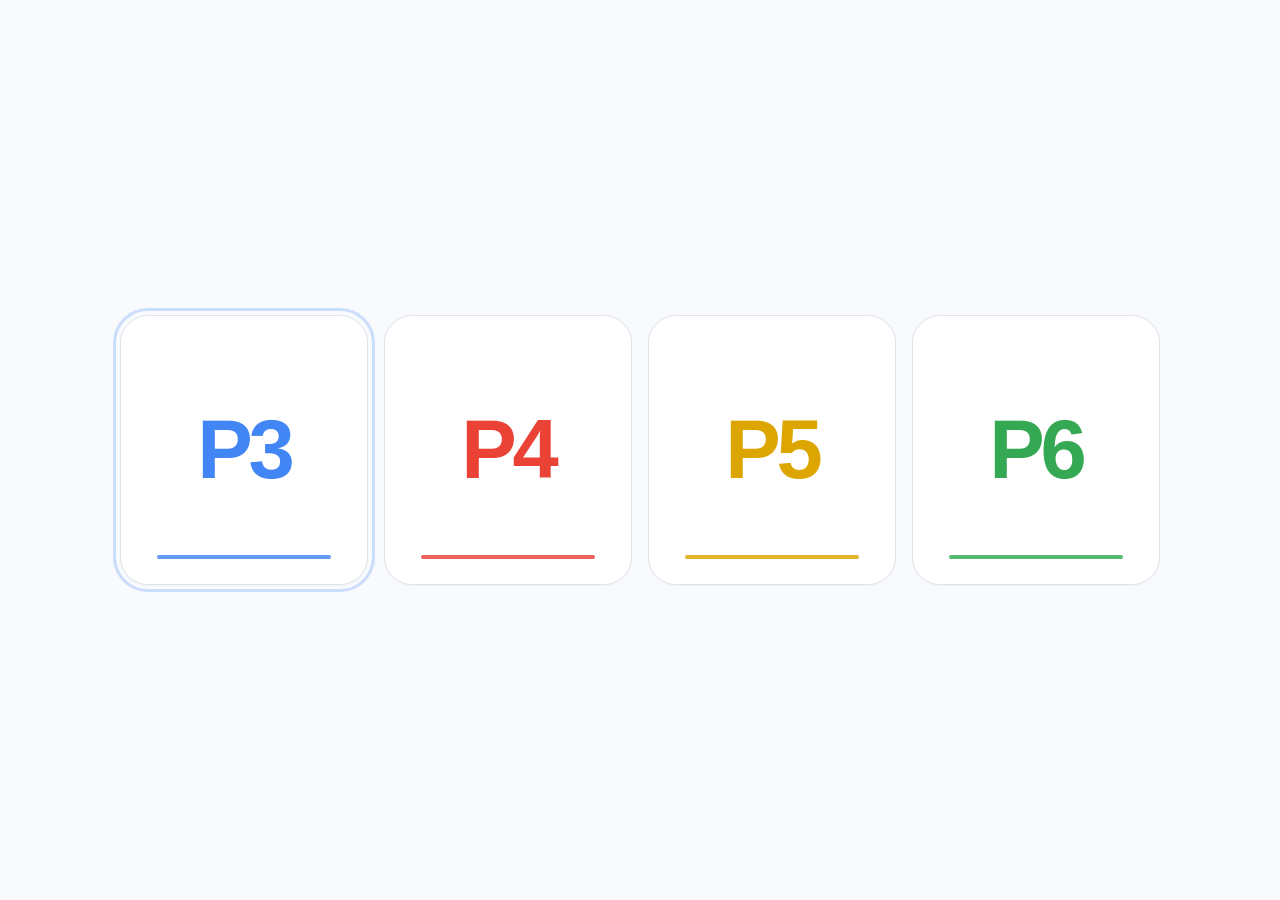
==== commit ea56b5a1: "Add files via upload" ====
--- a/index.html
+++ b/index.html
@@ -28,7 +28,7 @@
     <div class="scene" id="scene"></div>
   </section>
 
-  <div class="reveal-bridge" id="revealBridge" aria-hidden="true"></div>
+  <div class="reveal-bridge" id="revealBridge" aria-hidden="true"><span id="revealBridgeLabel">Q1</span></div>
 </main>
 
 <section class="pack-picker show" id="packPicker" aria-hidden="false">
--- a/app.css
+++ b/app.css
@@ -15,17 +15,17 @@
 .home:before{content:"";position:absolute;width:min(58vw,560px);height:min(32vw,300px);border-radius:50%;background:radial-gradient(ellipse,rgba(32,33,36,.035),rgba(32,33,36,0) 70%);pointer-events:none}.draw-orb{position:relative;z-index:2;width:220px;height:64px;border-radius:32px;background:#1a73e8;color:#fff;display:grid;place-items:center;cursor:pointer;box-shadow:0 2px 8px rgba(26,115,232,.18);transition:transform .16s var(--press),box-shadow .18s ease,background .18s ease,opacity .18s ease}.draw-orb:before{content:none}.draw-orb__label{font-size:19px;font-weight:650;letter-spacing:-.01em}.draw-orb:active{transform:scale(.975);background:#1769d2;box-shadow:0 1px 4px rgba(26,115,232,.16)}.draw-orb:disabled{opacity:.38;cursor:default}
 
 /* Full-screen draw stage. The scene exists before the home fades, creating continuity. */
-.draw-stage{position:absolute;inset:0;z-index:10;display:grid;place-items:center;background:transparent;opacity:0;visibility:hidden;pointer-events:none;transition:opacity .28s ease,visibility .28s ease}.scene{position:absolute;inset:0;display:grid;place-items:center;overflow:hidden;opacity:0;transform:scale(.985);transition:opacity .32s ease,transform .48s var(--ease)}.scene-svg{width:100%;height:100%;display:block}
+.draw-stage{position:absolute;inset:0;z-index:10;display:grid;place-items:center;background:transparent;opacity:0;visibility:hidden;pointer-events:none;transition:opacity .28s ease,visibility .28s ease}.scene{position:absolute;inset:0;display:grid;place-items:center;overflow:hidden;opacity:0;transform:scale(.985);transition:opacity .32s ease,transform .48s var(--ease)}.scene-svg{width:100%;height:100%;display:block;transform:translateZ(0)}
 body[data-state="FOCUSING"] .home{opacity:0;transform:scale(.985)}body[data-state="FOCUSING"] .top-actions,body[data-state="ANIMATING"] .top-actions,body[data-state="REVEALING"] .top-actions{opacity:0;transform:translateY(-8px);pointer-events:none}body[data-state="FOCUSING"] .draw-orb{transform:scale(1.04);opacity:0}body[data-state="FOCUSING"] .draw-stage,body[data-state="ANIMATING"] .draw-stage,body[data-state="REVEALING"] .draw-stage{opacity:1;visibility:visible}body[data-state="FOCUSING"] .scene,body[data-state="ANIMATING"] .scene,body[data-state="REVEALING"] .scene{opacity:1;transform:scale(1)}
 
 /* Pack choice: only the four decisions. */
 .pack-picker{position:fixed;inset:0;z-index:100;display:grid;place-items:center;padding:max(22px,env(safe-area-inset-top)) max(22px,env(safe-area-inset-right)) max(22px,env(safe-area-inset-bottom)) max(22px,env(safe-area-inset-left));background:#f8fafd;opacity:0;visibility:hidden;pointer-events:none;transition:opacity .18s ease,visibility .18s ease}.pack-picker.show{opacity:1;visibility:visible;pointer-events:auto}.pack-grid{width:min(1040px,90vw);display:grid;grid-template-columns:repeat(4,minmax(150px,1fr));gap:16px}.pack-option{height:clamp(200px,30vh,300px);border-radius:28px;background:#fff;border:1px solid var(--line);box-shadow:0 1px 2px rgba(60,64,67,.05);display:grid;place-items:center;font-size:clamp(52px,6.5vw,86px);font-weight:560;letter-spacing:-.05em;cursor:pointer;position:relative;overflow:hidden;transition:transform .16s var(--press),box-shadow .18s ease,background .18s ease}.pack-option:after{content:"";position:absolute;left:36px;right:36px;bottom:25px;height:4px;border-radius:999px;background:currentColor;opacity:.82}.pack-option:active{transform:scale(.986);box-shadow:none}.pack-option.p3{color:var(--g-blue)}.pack-option.p4{color:var(--g-red)}.pack-option.p5{color:#dda500}.pack-option.p6{color:var(--g-green)}.pack-option.is-selected{background:color-mix(in srgb,currentColor 5%,#fff)}
 
 /* Shared-element reveal starts at the actual winning object. */
-.reveal-bridge{position:fixed;z-index:70;left:var(--bridge-x,50%);top:var(--bridge-y,50%);width:92px;height:92px;border-radius:50%;background:#fff;transform:translate(-50%,-50%) scale(.42);opacity:0;visibility:hidden;box-shadow:0 0 0 5px var(--bridge-color,#4285f4),0 12px 36px rgba(60,64,67,.16);pointer-events:none}.reveal-bridge.run{visibility:visible;animation:bridge .52s var(--ease) forwards}@keyframes bridge{0%{opacity:0;transform:translate(-50%,-50%) scale(.42);border-radius:50%}20%{opacity:1}58%{box-shadow:0 0 0 8px rgba(255,255,255,.0),0 16px 45px rgba(60,64,67,.11)}100%{opacity:1;transform:translate(-50%,-50%) scale(38);border-radius:50%;box-shadow:none}}
+.reveal-bridge{position:fixed;z-index:90;width:82px;height:82px;border-radius:50%;background:#fff;transform:translate(-50%,-50%) scale(.88);opacity:0;visibility:hidden;display:grid;place-items:center;color:var(--bridge-color,#4285f4);border:2px solid var(--bridge-color,#4285f4);box-shadow:0 10px 30px rgba(60,64,67,.16);pointer-events:none;will-change:left,top,width,height,border-radius,box-shadow,transform}.reveal-bridge.active{opacity:1;visibility:visible}.reveal-bridge span{font-size:15px;font-weight:760;letter-spacing:-.01em}
 
 /* Question is content, not a modal. */
-.question{position:fixed;inset:0;z-index:80;background:#fff;opacity:0;visibility:hidden;pointer-events:none;transition:opacity .18s ease}.question.show{opacity:1;visibility:visible;pointer-events:auto}.question-bar{position:absolute;z-index:3;top:max(14px,env(safe-area-inset-top));left:max(16px,env(safe-area-inset-left));right:max(16px,env(safe-area-inset-right));height:48px;display:grid;grid-template-columns:1fr auto 1fr;align-items:center}.question-pack{justify-self:start;background:#f5f7fa}.question-id{grid-column:2;font-size:15px;font-weight:650;color:#5f6368;background:#f1f3f4;border-radius:999px;padding:8px 14px}.question-body{position:absolute;inset:max(70px,calc(env(safe-area-inset-top) + 62px)) max(12px,env(safe-area-inset-right)) max(92px,calc(env(safe-area-inset-bottom) + 82px)) max(12px,env(safe-area-inset-left));display:grid;place-items:center}.question-frame{width:100%;height:100%;display:flex;align-items:center;justify-content:center;overflow:hidden;background:#fff}.question-frame img{display:block;max-width:100%;max-height:100%;width:100%;height:100%;object-fit:contain;opacity:0;transform:scale(.988);transition:opacity .28s ease,transform .46s var(--ease)}.question.show .question-frame img{opacity:1;transform:scale(1)}.question-frame[data-fit="ultrawide"] img{width:100%;height:auto;max-height:none}.question-frame[data-fit="portrait"] img{width:auto;height:100%;max-width:100%}.question-footer{position:absolute;z-index:3;left:0;right:0;bottom:max(16px,env(safe-area-inset-bottom));display:grid;place-items:center;pointer-events:none}.next-btn{pointer-events:auto;min-width:210px;height:58px;border-radius:29px;background:#1a73e8;color:#fff;padding:0 34px;font-size:18px;font-weight:650;cursor:pointer;box-shadow:0 4px 14px rgba(26,115,232,.18);transition:transform .12s ease,background .14s ease}.next-btn:active{transform:scale(.975);background:#1769d2}
+.question{position:fixed;inset:0;z-index:80;background:#fff;opacity:0;visibility:hidden;pointer-events:none;transition:opacity .18s ease}.question.show{opacity:1;visibility:visible;pointer-events:auto}.question-bar{position:absolute;z-index:3;top:max(14px,env(safe-area-inset-top));left:max(16px,env(safe-area-inset-left));right:max(16px,env(safe-area-inset-right));height:48px;display:grid;grid-template-columns:1fr auto 1fr;align-items:center}.question-pack{justify-self:start;background:#f5f7fa}.question-id{grid-column:2;font-size:15px;font-weight:650;color:#5f6368;background:#f1f3f4;border-radius:999px;padding:8px 14px}.question-body{position:absolute;inset:max(70px,calc(env(safe-area-inset-top) + 62px)) max(12px,env(safe-area-inset-right)) max(92px,calc(env(safe-area-inset-bottom) + 82px)) max(12px,env(safe-area-inset-left));display:grid;place-items:center}.question-frame{width:100%;height:100%;display:flex;align-items:center;justify-content:center;overflow:hidden;background:#fff}.question-frame img{display:block;image-rendering:auto;max-width:100%;max-height:100%;width:100%;height:100%;object-fit:contain;opacity:0;transform:scale(.988);transition:opacity .28s ease,transform .46s var(--ease)}.question.show .question-frame img{opacity:1;transform:scale(1)}.question-frame[data-fit="ultrawide"] img{width:100%;height:auto;max-height:none}.question-frame[data-fit="portrait"] img{width:auto;height:100%;max-width:100%}.question-footer{position:absolute;z-index:3;left:0;right:0;bottom:max(16px,env(safe-area-inset-bottom));display:grid;place-items:center;pointer-events:none}.next-btn{pointer-events:auto;min-width:210px;height:58px;border-radius:29px;background:#1a73e8;color:#fff;padding:0 34px;font-size:18px;font-weight:650;cursor:pointer;box-shadow:0 4px 14px rgba(26,115,232,.18);transition:transform .12s ease,background .14s ease}.next-btn:active{transform:scale(.975);background:#1769d2}
 .toast{position:fixed;z-index:120;left:50%;bottom:max(22px,calc(env(safe-area-inset-bottom) + 14px));transform:translate(-50%,14px);padding:11px 16px;border-radius:14px;background:#303134;color:#fff;font-size:13px;font-weight:500;opacity:0;visibility:hidden;transition:.18s ease;box-shadow:var(--shadow-float)}.toast.show{opacity:1;visibility:visible;transform:translate(-50%,0)}body[data-state="FOCUSING"] .toast,body[data-state="ANIMATING"] .toast,body[data-state="REVEALING"] .toast{display:none}
 
 @media (orientation:portrait){.pack-grid{grid-template-columns:repeat(2,minmax(140px,1fr));width:min(720px,92vw)}.pack-option{height:clamp(190px,31vh,300px)}}
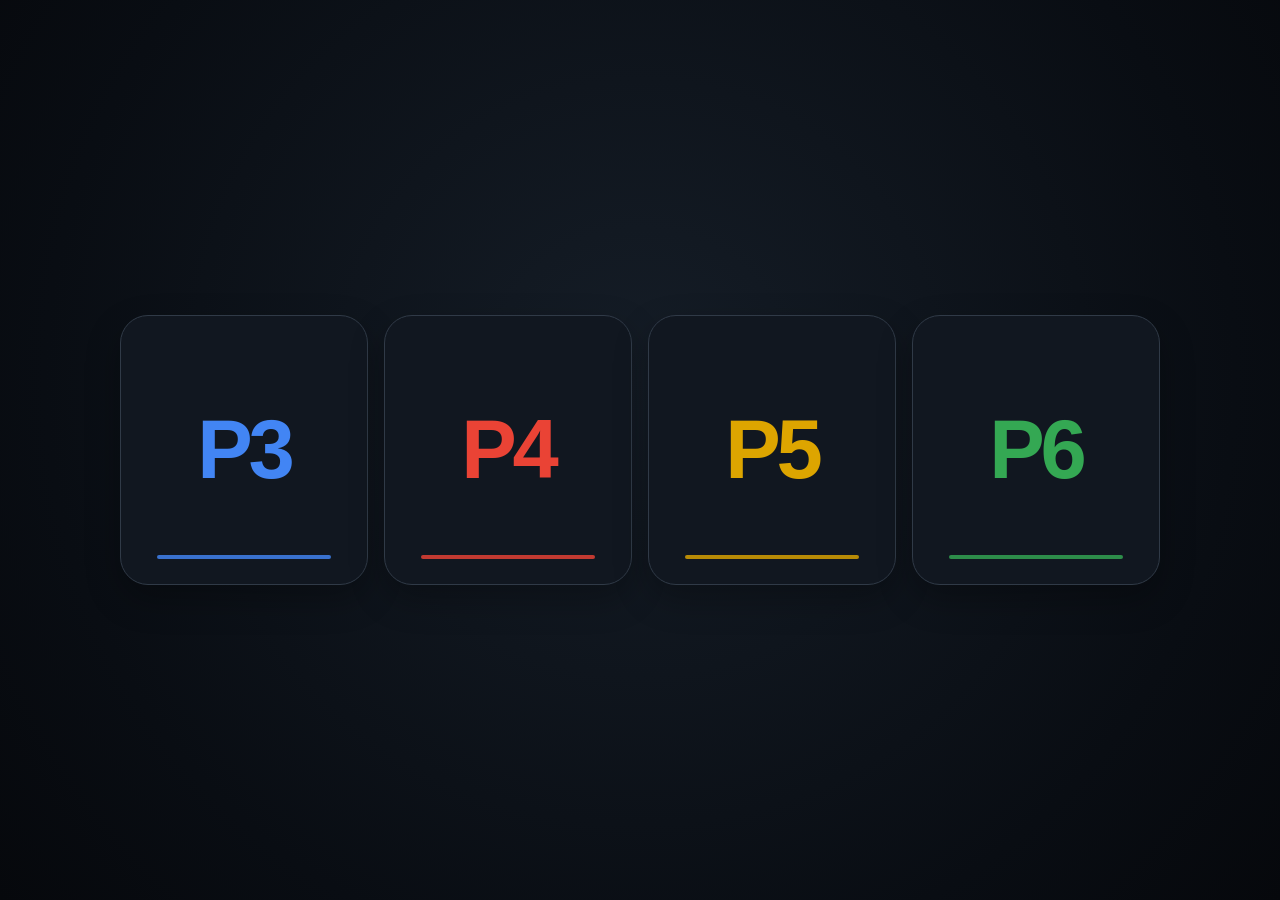
==== commit 4b51f15f: "Add files via upload" ====
--- a/index.html
+++ b/index.html
@@ -3,11 +3,11 @@
 <head>
 <meta charset="utf-8">
 <meta name="viewport" content="width=device-width,initial-scale=1,maximum-scale=1,minimum-scale=1,viewport-fit=cover,user-scalable=no">
-<meta name="theme-color" content="#f8fafd">
+<meta name="theme-color" content="#080b10">
 <link rel="manifest" href="manifest.webmanifest">
 <link rel="apple-touch-icon" href="icons/icon-180.png">
 <meta name="apple-mobile-web-app-capable" content="yes">
-<meta name="apple-mobile-web-app-status-bar-style" content="default">
+<meta name="apple-mobile-web-app-status-bar-style" content="black-translucent">
 <title>Lucky Draw</title>
 <link rel="stylesheet" href="app.css">
 </head>
@@ -56,6 +56,7 @@
 </section>
 
 <div class="toast" id="toast" role="status" aria-live="polite"></div>
+<script src="v12-engine.js"></script>
 <script src="app.js"></script>
 <script>
 if('serviceWorker' in navigator) addEventListener('load',()=>navigator.serviceWorker.register('sw.js').catch(()=>{}));
--- a/app.css
+++ b/app.css
@@ -1,8 +1,8 @@
 :root{
-  --bg:#f6f8fb;--surface:#fff;--ink:#202124;--muted:#5f6368;--line:#dfe3e8;
+  --bg:#080b10;--surface:#111720;--ink:#f5f7fa;--muted:#aab2bd;--line:#303a47;
   --blue:#1a73e8;--g-blue:#4285f4;--g-red:#ea4335;--g-green:#34a853;
   --ease:cubic-bezier(.22,.72,.16,1);--press:cubic-bezier(.2,0,0,1);--shadow-soft:0 1px 2px rgba(60,64,67,.06),0 6px 20px rgba(60,64,67,.05);--shadow-float:0 16px 48px rgba(60,64,67,.14);
-  font-family:Roboto,"SF Pro Display","SF Pro Text","PingFang TC",Arial,sans-serif;color-scheme:light;
+  font-family:Roboto,"SF Pro Display","SF Pro Text","PingFang TC",Arial,sans-serif;color-scheme:dark;
 }
 *{box-sizing:border-box}html,body{width:100%;height:100%;margin:0;overflow:hidden;overscroll-behavior:none}body{background:var(--bg);color:var(--ink);-webkit-tap-highlight-color:transparent;touch-action:manipulation;-webkit-user-select:none;user-select:none}button{font:inherit;color:inherit;border:0}button:focus-visible{outline:3px solid rgba(66,133,244,.25);outline-offset:4px}.app{position:relative;width:100%;height:var(--app-height,100dvh);overflow:hidden;background:radial-gradient(circle at 50% 42%,#fff 0%,#f8fafd 48%,#f3f6fa 100%)}
 
@@ -15,7 +15,7 @@
 .home:before{content:"";position:absolute;width:min(58vw,560px);height:min(32vw,300px);border-radius:50%;background:radial-gradient(ellipse,rgba(32,33,36,.035),rgba(32,33,36,0) 70%);pointer-events:none}.draw-orb{position:relative;z-index:2;width:220px;height:64px;border-radius:32px;background:#1a73e8;color:#fff;display:grid;place-items:center;cursor:pointer;box-shadow:0 2px 8px rgba(26,115,232,.18);transition:transform .16s var(--press),box-shadow .18s ease,background .18s ease,opacity .18s ease}.draw-orb:before{content:none}.draw-orb__label{font-size:19px;font-weight:650;letter-spacing:-.01em}.draw-orb:active{transform:scale(.975);background:#1769d2;box-shadow:0 1px 4px rgba(26,115,232,.16)}.draw-orb:disabled{opacity:.38;cursor:default}
 
 /* Full-screen draw stage. The scene exists before the home fades, creating continuity. */
-.draw-stage{position:absolute;inset:0;z-index:10;display:grid;place-items:center;background:transparent;opacity:0;visibility:hidden;pointer-events:none;transition:opacity .28s ease,visibility .28s ease}.scene{position:absolute;inset:0;display:grid;place-items:center;overflow:hidden;opacity:0;transform:scale(.985);transition:opacity .32s ease,transform .48s var(--ease)}.scene-svg{width:100%;height:100%;display:block;transform:translateZ(0)}
+.draw-stage{position:absolute;inset:0;z-index:10;display:grid;place-items:center;background:transparent;opacity:0;visibility:hidden;pointer-events:none;transition:opacity .28s ease,visibility .28s ease}.scene{position:absolute;inset:0;display:grid;place-items:center;overflow:hidden;opacity:0;transform:scale(.985);transition:opacity .32s ease,transform .48s var(--ease)}.scene-svg{position:absolute;inset:0;z-index:1;width:100%;height:100%;display:block;transform:translateZ(0)}.scene-gl{position:absolute;inset:0;z-index:2;width:100%;height:100%;display:block;pointer-events:none;transform:translateZ(0);will-change:transform}
 body[data-state="FOCUSING"] .home{opacity:0;transform:scale(.985)}body[data-state="FOCUSING"] .top-actions,body[data-state="ANIMATING"] .top-actions,body[data-state="REVEALING"] .top-actions{opacity:0;transform:translateY(-8px);pointer-events:none}body[data-state="FOCUSING"] .draw-orb{transform:scale(1.04);opacity:0}body[data-state="FOCUSING"] .draw-stage,body[data-state="ANIMATING"] .draw-stage,body[data-state="REVEALING"] .draw-stage{opacity:1;visibility:visible}body[data-state="FOCUSING"] .scene,body[data-state="ANIMATING"] .scene,body[data-state="REVEALING"] .scene{opacity:1;transform:scale(1)}
 
 /* Pack choice: only the four decisions. */
@@ -31,3 +31,58 @@
 @media (orientation:portrait){.pack-grid{grid-template-columns:repeat(2,minmax(140px,1fr));width:min(720px,92vw)}.pack-option{height:clamp(190px,31vh,300px)}}
 @media (max-height:680px){.draw-orb{width:200px;height:58px}.pack-option{height:180px;border-radius:26px}.pack-option:after{bottom:18px}.question-body{bottom:max(78px,calc(env(safe-area-inset-bottom) + 68px))}.next-btn{height:52px}}
 @media (prefers-reduced-motion:reduce){*,*:before,*:after{animation-duration:.001ms!important;animation-iteration-count:1!important;transition-duration:.001ms!important}}
+
+/* v11.1 Motion Language Pass — depth + registration without high-contrast flashing. */
+.draw-stage::before{content:"";position:absolute;inset:0;z-index:1;pointer-events:none;opacity:0;background:
+  linear-gradient(90deg,rgba(60,64,67,.035) 1px,transparent 1px) 0 0/72px 72px,
+  linear-gradient(rgba(60,64,67,.028) 1px,transparent 1px) 0 0/72px 72px;
+  mask-image:radial-gradient(circle at 50% 48%,#000 0 32%,transparent 74%);-webkit-mask-image:radial-gradient(circle at 50% 48%,#000 0 32%,transparent 74%);transition:opacity .32s ease}
+.draw-stage::after{content:"";position:absolute;inset:0;z-index:3;pointer-events:none;opacity:0;box-shadow:inset 0 0 0 1px rgba(60,64,67,.03),inset 0 -90px 140px rgba(60,64,67,.025);transition:opacity .32s ease}
+body[data-state="ANIMATING"] .draw-stage::before,body[data-state="REVEALING"] .draw-stage::before{opacity:.46}
+body[data-state="ANIMATING"] .draw-stage::after,body[data-state="REVEALING"] .draw-stage::after{opacity:1}
+.scene{z-index:2}.scene-svg{will-change:transform;transform-origin:50% 50%}
+
+.reveal-bridge::before,.reveal-bridge::after{content:"";position:absolute;inset:-5px;border-radius:inherit;border:1.5px solid var(--bridge-color,#4285f4);opacity:0;pointer-events:none}
+.reveal-bridge.active::before{animation:registerA .34s cubic-bezier(.22,.72,.16,1) both}
+.reveal-bridge.active::after{animation:registerB .34s cubic-bezier(.22,.72,.16,1) .035s both}
+@keyframes registerA{0%{opacity:.36;transform:translate(-7px,4px) scale(1.04)}70%{opacity:.18}100%{opacity:0;transform:translate(0,0) scale(1)}}
+@keyframes registerB{0%{opacity:.30;transform:translate(6px,-3px) scale(.98)}70%{opacity:.14}100%{opacity:0;transform:translate(0,0) scale(1)}}
+
+.question-frame img{transform:translateY(10px) scale(.988)}
+.question.show .question-frame img{transform:translateY(0) scale(1)}
+.question.show .question-id{animation:badgeSettle .38s cubic-bezier(.22,.72,.16,1) both}
+@keyframes badgeSettle{0%{transform:translateY(-5px) scale(.96)}65%{transform:translateY(1px) scale(1.02)}100%{transform:none}}
+
+@media (prefers-reduced-motion:reduce){.draw-stage::before,.draw-stage::after{display:none}.reveal-bridge::before,.reveal-bridge::after{display:none}.question.show .question-id{animation:none}}
+
+/* v12 Physics + WebGL stage. SVG stays as the crisp structural layer; WebGL owns high-velocity selectors and collision feedback. */
+body[data-state="ANIMATING"] .scene-gl{opacity:1}
+@media (prefers-reduced-motion:reduce){.scene-gl{will-change:auto}}
+
+
+/* v12.1 Outdoor Dark Pass — high-contrast shell for daylight event use. */
+body{background:#080b10;color:#f5f7fa}
+.app{background:radial-gradient(circle at 50% 42%,#17202b 0%,#0d1219 46%,#06080c 100%)}
+.pack-chip,.icon-btn{background:rgba(18,24,32,.92);border-color:rgba(78,91,108,.72);box-shadow:0 8px 24px rgba(0,0,0,.24);color:#eef3f8}
+.pack-chip{color:#eef3f8}.icon-btn{color:#c6ced8}.pack-chip:active,.icon-btn:active{background:#202934}
+.home:before{background:radial-gradient(ellipse,rgba(91,156,255,.10),rgba(8,11,16,0) 70%)}
+.draw-orb{background:#2f7df4;box-shadow:0 8px 28px rgba(47,125,244,.30),inset 0 1px 0 rgba(255,255,255,.15)}
+.draw-orb:active{background:#286ed8;box-shadow:0 3px 14px rgba(47,125,244,.28)}
+.pack-picker{background:radial-gradient(circle at 50% 42%,#151d27 0%,#090d13 72%,#06080c 100%)}
+.pack-option{background:#111720;border-color:#303a47;box-shadow:0 14px 34px rgba(0,0,0,.28)}
+.pack-option.is-selected{background:color-mix(in srgb,currentColor 13%,#10161e);border-color:color-mix(in srgb,currentColor 46%,#303a47)}
+.pack-option:active{background:#171f29}
+.reveal-bridge{background:#0e141c;box-shadow:0 14px 40px rgba(0,0,0,.42)}
+.question{background:#080b10}
+.question-pack{background:#121820}
+.question-id{color:#d9e0e8;background:#151c25;border:1px solid #303a47}
+.question-body{background:#080b10}
+.question-frame{background:#fff;border-radius:18px;box-shadow:0 18px 54px rgba(0,0,0,.36)}
+.next-btn{background:#2f7df4;box-shadow:0 8px 26px rgba(47,125,244,.28)}
+.next-btn:active{background:#286ed8}
+.toast{background:#1b232d;color:#f5f7fa;border:1px solid #374250}
+.draw-stage::before{background:
+  linear-gradient(90deg,rgba(182,195,210,.045) 1px,transparent 1px) 0 0/72px 72px,
+  linear-gradient(rgba(182,195,210,.035) 1px,transparent 1px) 0 0/72px 72px}
+.draw-stage::after{box-shadow:inset 0 0 0 1px rgba(255,255,255,.025),inset 0 -90px 140px rgba(0,0,0,.22)}
+@media (hover:none) and (pointer:coarse){button:focus,button:focus-visible{outline:none!important}}
